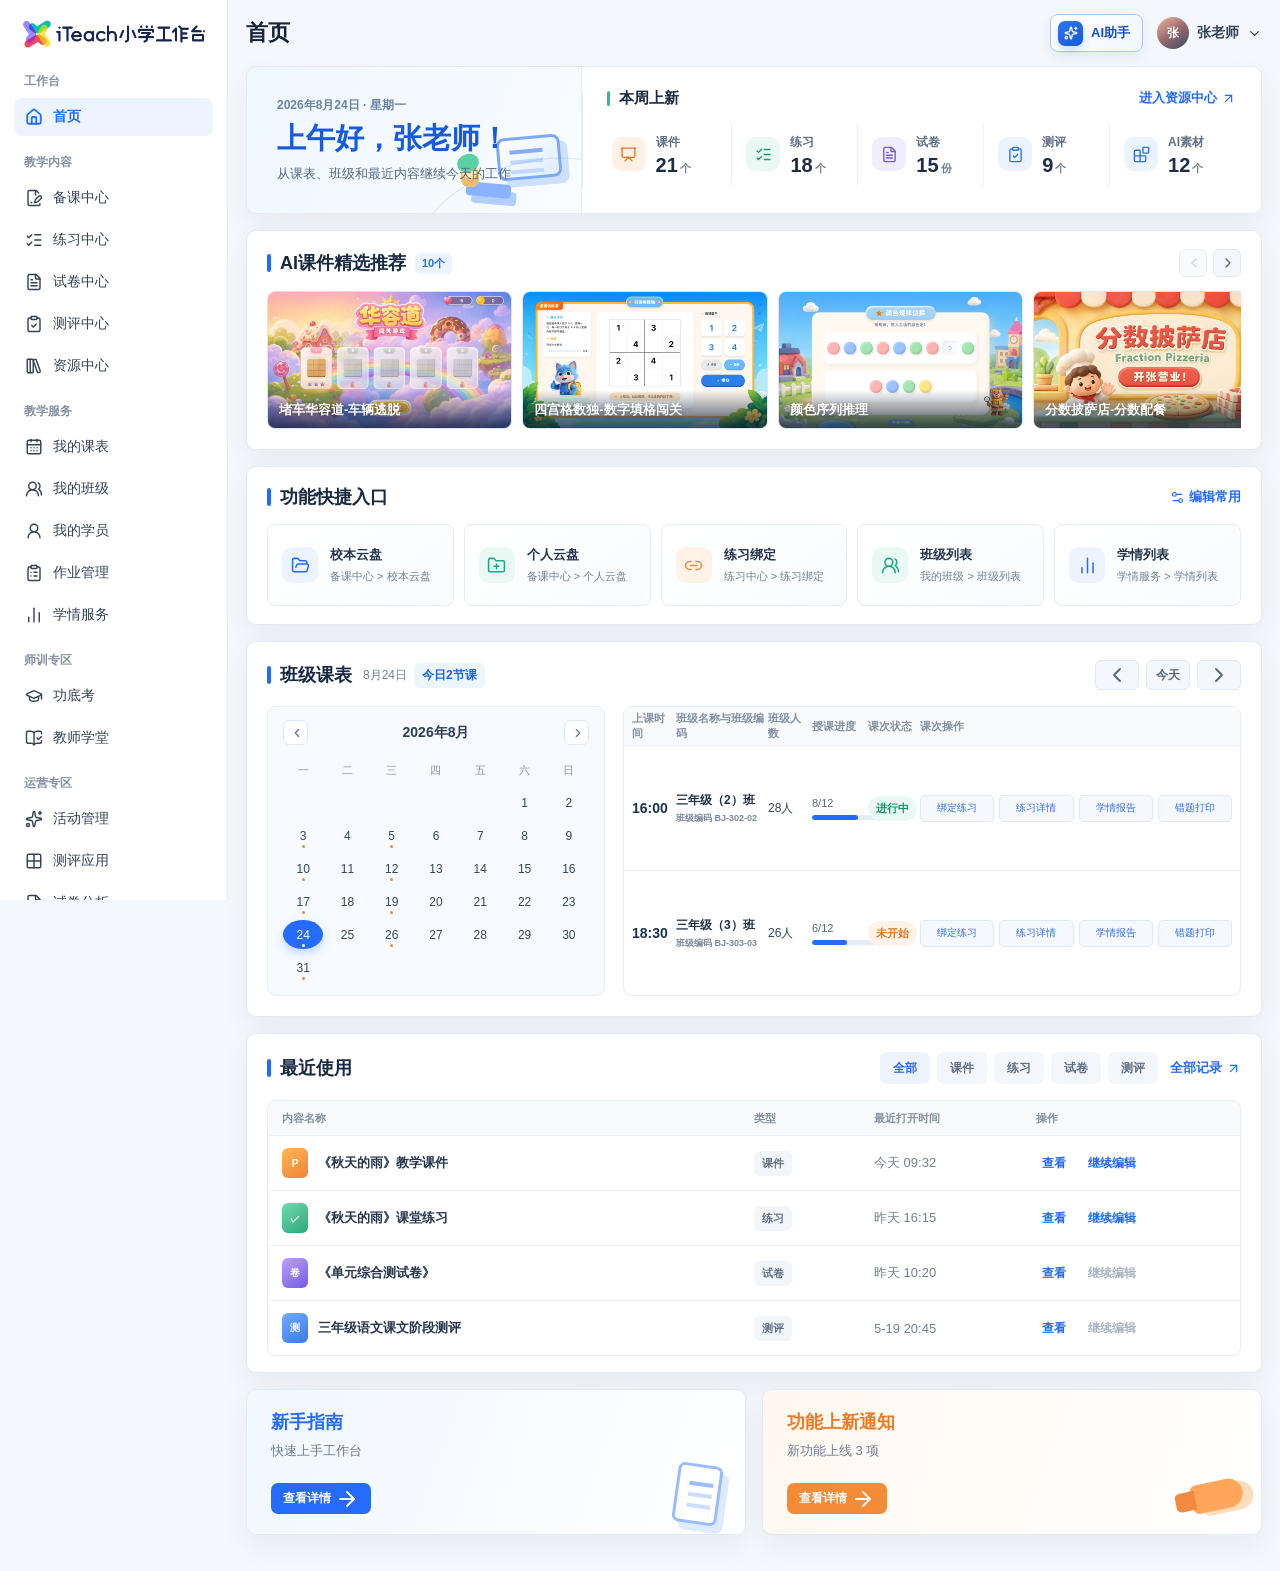
==== index.html @ b9052b85 "Fix wide-screen schedule layout" ====
<!doctype html>
<html lang="zh-CN">
<head>
  <meta charset="utf-8" />
  <meta name="viewport" content="width=device-width, initial-scale=1" />
  <title>iTeach 小学工作台 2.0 Demo</title>
  <script src="lucide.min.js"></script>
  <style>
    :root {
      --bg: #f4f7fb;
      --panel: #fff;
      --ink: #15243b;
      --muted: #718097;
      --line: #e3eaf3;
      --line-strong: #d4deeb;
      --blue: #246bfe;
      --blue-2: #0e58e8;
      --blue-soft: #edf4ff;
      --teal: #19a986;
      --teal-soft: #eaf9f4;
      --orange: #f28a39;
      --orange-soft: #fff3e7;
      --purple: #7766e6;
      --purple-soft: #f0eeff;
      --shadow: 0 12px 30px rgba(30, 58, 102, .06);
      --shadow-small: 0 4px 14px rgba(30, 58, 102, .05);
      --radius: 10px;
      font-family: "PingFang SC", "Microsoft YaHei", "Noto Sans CJK SC", sans-serif;
      color: var(--ink);
      background: var(--bg);
    }

    * { box-sizing: border-box; }
    body { margin: 0; min-width: 1180px; background: var(--bg); }
    button, input { font: inherit; }
    button { border: 0; cursor: pointer; }
    [hidden] { display: none !important; }

    .app { min-height: 100vh; display: grid; grid-template-columns: 228px minmax(0, 1fr); }
    .sidebar {
      position: sticky;
      top: 0;
      height: 100vh;
      overflow: auto;
      padding: 19px 14px 16px;
      background: rgba(255,255,255,.92);
      border-right: 1px solid var(--line);
    }
    .brand { display: flex; align-items: center; padding: 0 8px 24px; }
    .brand-logo { display: block; width: 194px; height: auto; max-width: 100%; }
    .nav { display: grid; gap: 18px; }
    .nav-group { display: grid; gap: 4px; }
    .nav-label { padding: 0 10px 4px; color: #8491a6; font-size: 12px; font-weight: 700; }
    .nav-item {
      min-height: 38px;
      display: flex;
      align-items: center;
      gap: 10px;
      padding: 0 11px;
      color: #344156;
      background: transparent;
      border-radius: 8px;
      text-align: left;
      font-size: 14px;
      transition: .18s ease;
    }
    .nav-item:hover { color: var(--blue); background: #f3f7fd; }
    .nav-item.active { color: var(--blue); background: var(--blue-soft); font-weight: 800; }
    .nav-item svg { width: 18px; height: 18px; flex: 0 0 auto; stroke-width: 1.9; }
    .nav-item.active svg { stroke-width: 2.4; }

    .main { min-width: 0; padding: 14px 24px 36px; }
    .main.resource-page { position: relative; padding-top: 12px; }
    .main.resource-page .topbar { position: absolute; top: 12px; right: 24px; z-index: 4; height: 38px; margin: 0; }
    .main.resource-page .resource-title-row { padding-top: 12px; }
    .topbar { display: flex; align-items: center; justify-content: space-between; gap: 18px; height: 38px; margin-bottom: 14px; }
    .page-heading { display: flex; align-items: center; gap: 12px; }
    .page-heading h1 { margin: 0; font-size: 22px; letter-spacing: 0; }
    .top-actions { display: flex; align-items: center; gap: 12px; margin-left: auto; }
    .preview-switcher { display: flex; align-items: center; gap: 5px; padding: 4px; background: #edf2f8; border: 1px solid var(--line); border-radius: 8px; user-select: none; }
    .preview-switcher.is-hidden { opacity: 0; pointer-events: auto; }
    .preview-switcher span { padding: 0 7px; color: #8996a8; font-size: 11px; font-weight: 700; }
    .preview-switcher button { height: 27px; padding: 0 9px; border-radius: 6px; color: #68758a; background: transparent; font-size: 12px; }
    .preview-switcher button.active { color: var(--blue); background: #fff; box-shadow: var(--shadow-small); font-weight: 800; }
    .ai-top { position: relative; height: 38px; display: inline-flex; align-items: center; gap: 8px; padding: 0 12px 0 7px; color: #174fbf; background: linear-gradient(135deg, #fff 15%, #f1f7ff); border: 1px solid #a9c8ff; border-radius: 8px; box-shadow: 0 4px 12px rgba(35,94,196,.09), inset 0 1px 0 rgba(255,255,255,.9); font-size: 13px; font-weight: 850; transition: transform .18s ease, border-color .18s ease, box-shadow .18s ease; }
    .ai-top:hover { transform: translateY(-1px); color: #0d4fd3; border-color: #74a4fa; box-shadow: 0 7px 18px rgba(35,94,196,.16), inset 0 1px 0 rgba(255,255,255,.95); }
    .ai-top:active { transform: translateY(0); }
    .ai-top-mark { width: 25px; height: 25px; display: grid; place-items: center; color: #fff; background: linear-gradient(145deg, #2d77f4, #1559d6); border-radius: 7px; box-shadow: 0 3px 8px rgba(24,89,211,.22); }
    .ai-top-mark svg { width: 14px; height: 14px; stroke-width: 2.2; }
    .ai-top-label { white-space: nowrap; }
    .icon-button { width: 38px; height: 38px; display: grid; place-items: center; color: #475770; background: transparent; border-radius: 8px; position: relative; }
    .icon-button:hover { background: #edf3fb; color: var(--blue); }
    .icon-button svg { width: 20px; height: 20px; }
    .badge { position: absolute; top: -1px; right: -1px; min-width: 17px; height: 17px; padding: 0 4px; display: grid; place-items: center; color: white; background: #f35b48; border-radius: 20px; font-size: 10px; font-weight: 800; }
    .user { display: flex; align-items: center; gap: 8px; padding-left: 2px; color: #314159; font-size: 14px; font-weight: 700; }
    .avatar { width: 32px; height: 32px; display: grid; place-items: center; border-radius: 50%; color: #fff; background: linear-gradient(145deg, #f3bb9d, #9d6b71 48%, #394a68); font-size: 12px; }
    .user svg { width: 15px; height: 15px; }

    .view { display: none; }
    .view.active { display: grid; gap: 16px; }
    .panel { background: var(--panel); border: 1px solid var(--line); border-radius: var(--radius); box-shadow: var(--shadow); }
    .panel-head { min-height: 28px; display: flex; align-items: center; justify-content: space-between; gap: 12px; margin-bottom: 16px; }
    .panel-title { margin: 0; display: flex; align-items: center; gap: 9px; color: #182942; font-size: 18px; font-weight: 800; }
    .panel-title::before { content: ""; width: 4px; height: 18px; border-radius: 4px; background: var(--blue); }
    .panel-link { display: inline-flex; align-items: center; gap: 4px; padding: 0; color: var(--blue); background: transparent; font-size: 13px; font-weight: 700; }
    .panel-link svg { width: 15px; height: 15px; }
    .muted { color: var(--muted); }

    .hero { min-height: 148px; display: grid; grid-template-columns: 33% 67%; overflow: hidden; background: linear-gradient(110deg, #eff7ff, #fff 58%); }
    .hero-welcome { position: relative; overflow: hidden; padding: 25px 30px; display: flex; flex-direction: column; justify-content: center; border-right: 1px solid #e1ebfa; }
    .hero-welcome::after { content: ""; position: absolute; width: 210px; height: 110px; right: -48px; bottom: -63px; border: 1px solid rgba(71,142,245,.2); border-radius: 50%; transform: rotate(-18deg); }
    .hero-kicker { color: #6b83a4; font-size: 12px; font-weight: 700; }
    .hero-welcome h2 { position: relative; z-index: 1; margin: 5px 0 6px; color: #155ae3; font-size: 29px; letter-spacing: 0; }
    .hero-welcome p { position: relative; z-index: 1; margin: 0; color: #536984; font-size: 13px; }
    .hero-visual { position: absolute; right: 16px; bottom: 12px; width: 104px; height: 70px; opacity: .88; }
    .hero-visual .screen { position: absolute; right: 4px; top: 5px; width: 64px; height: 43px; border: 3px solid #6b9ff8; border-radius: 8px; transform: rotate(-5deg); background: linear-gradient(140deg, #fff, #dcebff); box-shadow: 7px 7px 0 #c7dcff; }
    .hero-visual .screen::before { content: ""; position: absolute; left: 10px; top: 10px; width: 33px; height: 4px; background: #73a1f4; box-shadow: 0 10px 0 #b9d3fc, 0 20px 0 #b9d3fc; }
    .hero-visual .book { position: absolute; left: 5px; bottom: 4px; width: 45px; height: 14px; border-radius: 4px; background: #7da8ff; transform: rotate(5deg); box-shadow: 6px 7px 0 #a8c8ff; }
    .hero-visual .plant { position: absolute; left: 0; bottom: 14px; width: 18px; height: 23px; border-radius: 5px 5px 8px 8px; background: #ffe0a3; box-shadow: inset 0 -9px 0 #f2b55a; }
    .hero-visual .plant::before { content: ""; position: absolute; left: -4px; top: -10px; width: 22px; height: 18px; border-radius: 50%; background: #46c99a; transform: rotate(-18deg); }
    .resource-summary { position: relative; padding: 19px 25px 17px; background: #fff; }
    .resource-summary::before { content: ""; position: absolute; left: 0; top: 24px; bottom: 24px; width: 1px; background: #e5edf8; }
    .resource-summary .panel-head { min-height: 24px; margin-bottom: 9px; }
    .resource-summary .panel-title { font-size: 15px; }
    .resource-summary .panel-title::before { width: 3px; height: 15px; background: #36b98d; }
    .resource-items { display: grid; grid-template-columns: repeat(5, minmax(0, 1fr)); align-items: center; }
    .resource-item { min-width: 0; min-height: 70px; display: grid; grid-template-columns: 34px minmax(0, 1fr); grid-template-rows: auto auto; column-gap: 10px; align-content: center; padding: 6px 14px; background: transparent; border-right: 1px solid #edf1f6; border-radius: 7px; transition: .18s ease; text-align: left; }
    .resource-item:first-child { padding-left: 5px; }
    .resource-item:last-child { border-right: 0; padding-right: 5px; }
    .resource-item:hover { background: #f8fbff; }
    .resource-top { display: contents; color: #617087; font-size: 12px; font-weight: 700; white-space: nowrap; }
    .resource-top > span:last-child { align-self: end; }
    .resource-icon { grid-row: 1 / 3; width: 34px; height: 34px; display: grid; place-items: center; align-self: center; border-radius: 10px; }
    .resource-icon svg { width: 17px; height: 17px; }
    .resource-icon.orange { color: #e47725; background: #fff1e5; }
    .resource-icon.green { color: #159c72; background: #e9f8f2; }
    .resource-icon.purple { color: #725bd2; background: #f0edff; }
    .resource-icon.blue { color: #2c70dd; background: #ebf3ff; }
    .resource-count { grid-column: 2; display: block; margin-top: 4px; color: #1d2d49; font-size: 20px; font-weight: 850; line-height: 1; }
    .resource-count small { margin-left: 2px; color: #738096; font-size: 11px; font-weight: 700; }

    .shortcuts { min-width: 0; padding: 16px 20px 18px; }
    .ai-courseware-recommendations { min-width: 0; overflow: hidden; padding: 18px 20px 20px; }
    .shortcuts .panel-head { margin-bottom: 13px; }
    .ai-courseware-recommendations .panel-head { margin-bottom: 14px; }
    .shortcut-grid { display: grid; grid-template-columns: repeat(auto-fit, minmax(178px, 1fr)); gap: 10px; }
    .shortcut { min-height: 82px; display: flex; align-items: center; justify-content: flex-start; gap: 12px; min-width: 0; padding: 13px 14px; color: #25334a; background: linear-gradient(145deg, #fff, #f8fbff); border: 1px solid #e7edf5; border-radius: 8px; transition: .18s ease; text-align: left; }
    .shortcut:hover { transform: translateY(-2px); border-color: #b8d2ff; box-shadow: 0 7px 17px rgba(36,107,254,.11); }
    .shortcut-icon { width: 36px; height: 36px; display: grid; place-items: center; flex: 0 0 auto; color: var(--blue); background: var(--blue-soft); border-radius: 10px; }
    .shortcut-icon svg { width: 19px; height: 19px; }
    .shortcut:nth-child(2n) .shortcut-icon { color: var(--teal); background: var(--teal-soft); }
    .shortcut:nth-child(3n) .shortcut-icon { color: var(--orange); background: var(--orange-soft); }
    .shortcut-label { display: -webkit-box; overflow: hidden; color: #24344e; font-size: 13px; font-weight: 800; line-height: 1.3; -webkit-box-orient: vertical; -webkit-line-clamp: 2; }
    .shortcut-meta { overflow: hidden; margin-top: 5px; color: var(--muted); font-size: 11px; line-height: 1.35; text-overflow: ellipsis; white-space: nowrap; }
    .shortcut-copy { display: grid; min-width: 0; gap: 0; }
    .shortcut-empty { grid-column: 1 / -1; min-height: 82px; display: grid; place-items: center; color: var(--muted); background: #fbfcfe; border: 1px dashed var(--line-strong); border-radius: 8px; font-size: 13px; }

    .recommendation-title-wrap { display: flex; align-items: center; gap: 9px; }
    .recommendation-count { padding: 3px 7px; color: #2770e7; background: #edf4ff; border-radius: 5px; font-size: 11px; font-weight: 800; }
    .recommendation-controls { display: flex; align-items: center; gap: 6px; }
    .carousel-control { width: 28px; height: 28px; display: grid; place-items: center; color: #52657d; background: #f4f7fb; border: 1px solid #dfe7f1; border-radius: 6px; }
    .carousel-control:hover:not(:disabled) { color: var(--blue); background: var(--blue-soft); border-color: #c6d9fc; }
    .carousel-control:disabled { color: #b4bfcd; cursor: not-allowed; opacity: .65; }
    .carousel-control svg { width: 16px; height: 16px; }
    .recommendation-track { width: 100%; min-width: 0; display: flex; gap: 10px; overflow-x: auto; overflow-y: hidden; scroll-behavior: smooth; scroll-snap-type: x mandatory; scrollbar-width: none; overscroll-behavior-inline: contain; }
    .recommendation-track::-webkit-scrollbar { display: none; }
    .recommendation-card { position: relative; height: 138px; aspect-ratio: 16 / 9; flex: 0 0 auto; overflow: hidden; background: #edf3fb; border: 1px solid #dce5f0; border-radius: 8px; scroll-snap-align: start; transition: border-color .2s ease, box-shadow .2s ease, transform .2s ease; }
    .recommendation-card:hover, .recommendation-card:focus-within { transform: translateY(-2px); border-color: #9fc1f7; box-shadow: 0 8px 18px rgba(35,91,181,.16); }
    .recommendation-cover { position: absolute; inset: 0; overflow: hidden; background: #edf3fb; }
    .recommendation-cover::before { content: ""; position: absolute; inset: 0; z-index: 1; background: rgba(17,38,70,.34); opacity: 0; transition: opacity .2s ease; }
    .recommendation-cover::after { content: ""; position: absolute; z-index: 1; left: 0; right: 0; bottom: 0; height: 38px; background: linear-gradient(180deg, transparent, rgba(12,31,58,.78)); }
    .recommendation-cover img { width: 100%; height: 100%; display: block; object-fit: cover; }
    .recommendation-card h3 { position: absolute; z-index: 2; left: 11px; right: 11px; bottom: 9px; overflow: hidden; margin: 0; color: #fff; font-size: 13px; font-weight: 800; line-height: 1.3; text-overflow: ellipsis; white-space: nowrap; text-shadow: 0 1px 5px rgba(0,0,0,.32); }
    .recommendation-preview { position: absolute; z-index: 3; left: 50%; top: 46%; height: 32px; display: inline-flex; align-items: center; justify-content: center; gap: 5px; padding: 0 12px; color: #1f63d8; background: rgba(255,255,255,.97); border: 1px solid rgba(255,255,255,.92); border-radius: 6px; box-shadow: 0 7px 18px rgba(8,29,63,.22); font-size: 11px; font-weight: 800; white-space: nowrap; opacity: 0; pointer-events: none; transform: translate(-50%, -42%) scale(.96); transition: opacity .18s ease, transform .18s ease; }
    .recommendation-preview svg { width: 14px; height: 14px; }
    .recommendation-card:hover .recommendation-cover::before, .recommendation-card:focus-within .recommendation-cover::before { opacity: 1; }
    .recommendation-card:hover .recommendation-preview, .recommendation-card:focus-within .recommendation-preview { opacity: 1; pointer-events: auto; transform: translate(-50%, -50%) scale(1); }

    .class-schedule { padding: 18px 20px 20px; }
    .schedule-title-wrap { display: flex; align-items: center; gap: 11px; }
    .schedule-summary { display: inline-flex; align-items: center; gap: 7px; color: #718097; font-size: 12px; }
    .schedule-summary strong { padding: 4px 8px; color: #1766df; background: #edf5ff; border-radius: 5px; font-size: 12px; }
    .schedule-toolbar { display: flex; align-items: center; gap: 7px; }
    .toolbar-button { height: 30px; padding: 0 9px; display: inline-flex; align-items: center; gap: 5px; color: #56667c; background: #f4f7fb; border: 1px solid #e1e8f1; border-radius: 6px; font-size: 12px; font-weight: 700; }
    .toolbar-button.active, .toolbar-button:hover { color: var(--blue); background: var(--blue-soft); border-color: #c9dcff; }
    .schedule-layout { display: grid; grid-template-columns: 338px minmax(0, 1fr); gap: 18px; align-items: stretch; }
    .calendar-box { padding: 13px 15px; background: #f7faff; border: 1px solid #e4edfb; border-radius: 9px; }
    .calendar-head { display: flex; align-items: center; justify-content: space-between; margin-bottom: 12px; }
    .calendar-head strong { color: #2c3e59; font-size: 14px; }
    .calendar-head button { width: 25px; height: 25px; display: grid; place-items: center; color: #617189; background: #fff; border: 1px solid #e0e8f3; border-radius: 6px; }
    .calendar-head svg { width: 14px; height: 14px; }
    .calendar-grid { display: grid; grid-template-columns: repeat(7, 1fr); gap: 4px; text-align: center; }
    .calendar-grid span { height: 27px; display: grid; place-items: center; color: #8795aa; font-size: 11px; }
    .calendar-grid button { height: 29px; display: grid; place-items: center; color: #34455f; background: transparent; border-radius: 50%; font-size: 12px; position: relative; }
    .calendar-grid button.has-course::after { content: ""; position: absolute; bottom: 2px; width: 3px; height: 3px; border-radius: 50%; background: var(--orange); }
    .calendar-grid button.selected { color: #fff; background: var(--blue); box-shadow: 0 4px 10px rgba(36,107,254,.25); }
    .calendar-grid button.selected::after { background: #fff; }
    .lesson-table { min-width: 0; display: grid; grid-template-rows: auto minmax(0, 1fr); border: 1px solid #e7edf5; border-radius: 9px; overflow: hidden; }
    .lesson-head, .lesson-row { display: grid; grid-template-columns: minmax(72px, .6fr) minmax(150px, .9fr) minmax(84px, .55fr) minmax(120px, .75fr) minmax(92px, .65fr) minmax(360px, 2.4fr); gap: 8px; align-items: center; }
    .lesson-head { min-height: 38px; padding: 0 14px; color: #8190a4; background: #f8fafc; font-size: 11px; font-weight: 700; }
    .lesson-row { min-height: 78px; padding: 10px 14px; color: #34445c; border-top: 1px solid #edf1f6; font-size: 12px; }
    #lessonTableBody { min-height: 0; display: grid; grid-auto-rows: minmax(78px, 1fr); }
    .lesson-time { color: #1d3151; font-weight: 800; font-size: 14px; }
    .lesson-main strong { display: block; margin-bottom: 4px; color: #1f304b; font-size: 14px; }
    .lesson-main em { display: block; color: #7b899d; font-size: 10px; font-style: normal; font-weight: 600; line-height: 1.2; white-space: nowrap; }
    .progress-wrap { display: grid; gap: 6px; }
    .progress-text { color: #526984; font-size: 11px; }
    .progress-bar { width: 70px; height: 5px; overflow: hidden; background: #e5ecf5; border-radius: 5px; }
    .progress-bar i { display: block; height: 100%; background: var(--blue); border-radius: 5px; }
    .status { width: max-content; padding: 5px 8px; border-radius: 20px; font-size: 11px; font-weight: 800; }
    .status.in { color: #15966d; background: var(--teal-soft); }
    .status.wait { color: #d57924; background: var(--orange-soft); }
    .action-row { width: 100%; display: grid; grid-template-columns: repeat(4, minmax(0, 1fr)); gap: 5px; }
    .lesson-action { min-width: 0; height: 27px; display: inline-flex; align-items: center; justify-content: center; gap: 4px; padding: 0 6px; color: #2e6de7; background: #f5f8ff; border: 1px solid #dce8ff; border-radius: 5px; font-size: 11px; white-space: nowrap; }
    .lesson-action:hover { color: #fff; background: var(--blue); border-color: var(--blue); }
    .lesson-action svg { width: 13px; height: 13px; }
    .lesson-empty { min-height: 194px; display: grid; place-items: center; padding: 24px; border-top: 1px solid #edf1f6; text-align: center; }
    .lesson-empty-icon { width: 50px; height: 50px; display: grid; place-items: center; margin: 0 auto 10px; color: #78a5ef; background: #edf5ff; border-radius: 50%; }
    .lesson-empty-icon svg { width: 23px; height: 23px; }
    .lesson-empty strong { display: block; margin-bottom: 5px; color: #34455f; font-size: 14px; }
    .lesson-empty span { color: #8795aa; font-size: 12px; }

    .recent { padding: 18px 20px 16px; }
    .resource-tabs { display: flex; gap: 7px; flex-wrap: wrap; }
    .resource-tab { height: 32px; padding: 0 13px; color: #607087; background: #f3f6fa; border-radius: 7px; font-size: 12px; font-weight: 700; }
    .resource-tab.active, .resource-tab:hover { color: var(--blue); background: var(--blue-soft); }
    .recent-table { border: 1px solid #e7edf5; border-radius: 8px; overflow: hidden; }
    .recent-head, .recent-row { display: grid; grid-template-columns: minmax(0, 1fr) 108px 150px 190px; gap: 12px; align-items: center; }
    .recent-head { min-height: 34px; padding: 0 14px; color: #8290a4; background: #f8fafc; font-size: 11px; font-weight: 700; }
    .recent-row { min-height: 55px; padding: 0 14px; border-top: 1px solid #edf1f6; font-size: 13px; }
    .recent-name { display: flex; align-items: center; gap: 10px; min-width: 0; color: #26364e; font-weight: 800; }
    .file-icon { width: 26px; height: 30px; display: grid; place-items: center; flex: 0 0 auto; color: #fff; border-radius: 6px; font-size: 10px; font-weight: 900; }
    .file-icon.course { background: linear-gradient(145deg, #ffb75b, #f38330); }
    .file-icon.practice { background: linear-gradient(145deg, #74d9b0, #29a876); }
    .file-icon.paper { background: linear-gradient(145deg, #bba1ff, #755cdf); }
    .file-icon.test { background: linear-gradient(145deg, #73adff, #3779ea); }
    .ellipsis { overflow: hidden; text-overflow: ellipsis; white-space: nowrap; }
    .type-chip { width: max-content; padding: 5px 8px; color: #617188; background: #f2f5f9; border-radius: 6px; font-size: 11px; font-weight: 700; }
    .recent-actions { display: flex; align-items: center; gap: 10px; }
    .recent-action { color: var(--blue); background: transparent; font-size: 12px; font-weight: 700; text-align: left; }
    .recent-action:hover { text-decoration: underline; }
    .recent-action:disabled { color: #aab5c4; cursor: not-allowed; text-decoration: none; }

    .bottom-grid { display: grid; grid-template-columns: 1fr 1fr; gap: 16px; }
    .info-card { min-height: 146px; height: 146px; display: flex; flex-direction: column; align-items: flex-start; position: relative; overflow: hidden; padding: 20px 24px; }
    .info-card.blue { background: linear-gradient(110deg, #f1f7ff, #fff); }
    .info-card.orange { background: linear-gradient(110deg, #fff8f0, #fff); }
    .info-card h3 { margin: 0 0 8px; font-size: 18px; }
    .info-card.blue h3 { color: var(--blue); }
    .info-card.orange h3 { color: #ec7b23; }
    .info-card p { margin: 0 0 14px; color: #6b7d93; font-size: 13px; }
    .info-card .info-cta { height: 31px; display: inline-flex; align-items: center; gap: 4px; margin-top: auto; padding: 0 12px; color: #fff; border-radius: 7px; font-size: 12px; font-weight: 800; }
    .info-card.blue .info-cta { background: var(--blue); }
    .info-card.orange .info-cta { background: #f48b36; }
    .info-art { position: absolute; right: 28px; bottom: 10px; width: 112px; height: 76px; opacity: .87; }
    .clipboard { position: absolute; right: 25px; bottom: 10px; width: 45px; height: 60px; border: 3px solid #8ab3ff; border-radius: 7px; background: #fff; transform: rotate(8deg); box-shadow: 7px 7px 0 #d9e8ff; }
    .clipboard::before { content: ""; position: absolute; left: 10px; top: 15px; width: 24px; height: 4px; background: #8ab3ff; box-shadow: 0 11px 0 #c5d9ff, 0 22px 0 #c5d9ff; }
    .megaphone { position: absolute; right: 18px; bottom: 24px; width: 52px; height: 29px; border-radius: 8px 18px 18px 8px; background: #ff9a42; transform: rotate(-12deg); box-shadow: 10px 4px 0 #ffd8b0; }
    .megaphone::before { content: ""; position: absolute; left: -16px; top: 5px; width: 20px; height: 19px; border-radius: 5px 0 0 5px; background: #ef7823; }

    .resource-view { gap: 14px; }
    .resource-page-head { padding: 2px 8px 0; background: transparent; }
    .breadcrumb { display: flex; align-items: center; gap: 8px; margin-bottom: 13px; color: #8491a6; font-size: 12px; }
    .resource-title-row { display: flex; align-items: center; gap: 16px; }
    .resource-title-row h2 { margin: 0; color: #172840; font-size: 25px; }
    .resource-create { height: 36px; display: inline-flex; align-items: center; gap: 7px; margin-left: auto; padding: 0 14px; color: #fff; background: var(--blue); border-radius: 7px; font-size: 13px; font-weight: 800; box-shadow: 0 6px 14px rgba(36,107,254,.2); }
    .resource-create svg { width: 16px; height: 16px; }
    .scope-tabs { display: flex; align-items: center; gap: 38px; margin-top: 18px; border-bottom: 1px solid #dfe7f1; }
    .scope-tab { height: 42px; position: relative; padding: 0 8px; color: #3f4f67; background: transparent; font-size: 14px; font-weight: 700; }
    .scope-tab.active { color: var(--blue); }
    .scope-tab.active::after { content: ""; position: absolute; left: 0; right: 0; bottom: -1px; height: 3px; background: var(--blue); border-radius: 3px 3px 0 0; }
    .resource-workspace { padding: 18px 20px 20px; background: #fff; border: 1px solid var(--line); border-radius: 8px; box-shadow: var(--shadow-small); }
    .resource-workspace-head { display: flex; align-items: flex-end; justify-content: space-between; gap: 18px; margin-bottom: 15px; }
    .resource-mode-tabs { display: flex; align-items: center; gap: 28px; }
    .resource-mode-tab { height: 35px; position: relative; color: #2e3c52; background: transparent; font-size: 16px; font-weight: 800; }
    .resource-mode-tab.active { color: var(--blue); }
    .resource-mode-tab.active::after { content: ""; position: absolute; left: 12px; right: 12px; bottom: -1px; height: 3px; background: var(--blue); border-radius: 3px; }
    .resource-search { width: 245px; height: 36px; display: flex; align-items: center; gap: 7px; padding: 0 11px; border: 1px solid var(--line-strong); border-radius: 7px; background: #fff; }
    .resource-search:focus-within { border-color: #8cb5ff; box-shadow: 0 0 0 3px rgba(36,107,254,.08); }
    .resource-search svg { width: 16px; height: 16px; color: #8190a4; }
    .resource-search input { width: 100%; border: 0; outline: 0; color: var(--ink); font-size: 12px; }
    .resource-layout { display: grid; grid-template-columns: 280px minmax(0, 1fr); gap: 16px; min-height: 570px; }
    .knowledge-panel { display: flex; flex-direction: column; padding: 18px; border: 1px solid #e2e8f1; border-radius: 7px; }
    .knowledge-search { width: 100%; height: 36px; display: flex; align-items: center; gap: 7px; padding: 0 10px; border: 1px solid var(--line-strong); border-radius: 6px; }
    .knowledge-search svg { width: 16px; height: 16px; color: #8996a8; }
    .knowledge-search input { width: 100%; min-width: 0; border: 0; outline: 0; font-size: 12px; }
    .knowledge-empty { flex: 1; display: grid; place-items: center; color: #929fb1; text-align: center; }
    .knowledge-empty-icon { width: 60px; height: 60px; display: grid; place-items: center; margin: 0 auto 13px; color: #7da8ee; background: #edf5ff; border-radius: 14px; box-shadow: 10px 9px 0 #dceaff; }
    .knowledge-empty-icon svg { width: 27px; height: 27px; }
    .knowledge-empty span { font-size: 12px; }
    .resource-main { min-width: 0; }
    .filter-panel { padding: 13px 16px; border: 1px solid #e2e8f1; border-radius: 7px; }
    .filter-row { display: grid; grid-template-columns: 76px minmax(0, 1fr); gap: 8px; align-items: start; min-height: 34px; }
    .filter-label { padding-top: 6px; color: #7d8999; font-size: 12px; }
    .filter-options { display: flex; flex-wrap: wrap; gap: 4px 8px; }
    .filter-option { min-height: 28px; padding: 0 9px; color: #2f3c50; background: transparent; border-radius: 5px; font-size: 12px; }
    .filter-option.active, .filter-option:hover { color: var(--blue); background: var(--blue-soft); }
    .resource-sort { display: flex; justify-content: flex-end; margin: 10px 0 12px; }
    .sort-button { height: 32px; display: inline-flex; align-items: center; gap: 6px; padding: 0 11px; color: #35445b; background: #fff; border: 1px solid var(--line-strong); border-radius: 6px; font-size: 12px; font-weight: 700; }
    .sort-button svg { width: 14px; height: 14px; }
    .resource-grid-page { display: grid; grid-template-columns: repeat(3, minmax(0, 1fr)); gap: 22px 18px; }
    .resource-tile { min-width: 0; background: #fff; }
    .resource-cover { width: 100%; aspect-ratio: 16 / 9; overflow: hidden; background: #eef3f8; border-radius: 7px; border: 1px solid #e6ebf2; }
    .resource-cover img { width: 100%; height: 100%; display: block; object-fit: cover; transition: transform .2s ease; }
    .resource-tile:hover .resource-cover img { transform: scale(1.025); }
    .resource-tile-body { padding: 9px 1px 0; }
    .resource-title-line { display: flex; align-items: center; gap: 6px; min-width: 0; margin-bottom: 7px; }
    .resource-id { padding: 2px 4px; flex: 0 0 auto; color: #2670e8; background: #eaf3ff; border-radius: 4px; font-size: 10px; }
    .resource-tile h3 { overflow: hidden; margin: 0; color: #29364a; font-size: 13px; font-weight: 700; text-overflow: ellipsis; white-space: nowrap; }
    .resource-tile-meta { display: flex; align-items: center; justify-content: space-between; gap: 8px; color: #8995a7; font-size: 10px; }
    .resource-stats { display: flex; align-items: center; gap: 10px; }
    .resource-stats span { display: inline-flex; align-items: center; gap: 3px; }
    .resource-stats svg { width: 12px; height: 12px; }
    .scope { color: #3975dd; background: var(--blue-soft); border-radius: 4px; padding: 3px 5px; }
    .resource-tile-actions { display: flex; gap: 10px; margin-top: 7px; opacity: 0; transition: .18s ease; }
    .resource-tile:hover .resource-tile-actions { opacity: 1; }
    .resource-tile-actions button { padding: 0; color: var(--blue); background: transparent; font-size: 11px; font-weight: 700; }
    .resource-pagination { display: flex; align-items: center; justify-content: center; gap: 6px; margin-top: 22px; color: #65748a; font-size: 12px; }
    .page-button { width: 30px; height: 30px; color: #526178; background: #fff; border: 1px solid var(--line); border-radius: 5px; }
    .page-button svg { width: 14px; height: 14px; vertical-align: middle; }
    .page-button.active { color: #fff; background: var(--blue); border-color: var(--blue); }

    .resource-empty { grid-column: 1 / -1; min-height: 260px; display: grid; place-items: center; color: #8795a8; background: #fbfdff; border: 1px dashed #dbe4ef; border-radius: 7px; text-align: center; }
    .resource-empty svg { width: 30px; height: 30px; margin-bottom: 9px; color: #75a4ef; }

    .ai-drawer-backdrop { position: fixed; inset: 0; z-index: 40; display: flex; justify-content: flex-end; background: rgba(20, 37, 62, .28); }
    .ai-drawer { width: min(740px, 92vw); height: 100%; overflow: auto; background: #f4f7fb; box-shadow: -20px 0 60px rgba(25, 47, 82, .2); }
    .ai-drawer-head { position: sticky; top: 0; z-index: 2; display: flex; align-items: center; justify-content: space-between; gap: 18px; padding: 17px 24px; color: #172943; background: rgba(255,255,255,.97); border-top: 3px solid #246bfe; border-bottom: 1px solid #dfe8f4; box-shadow: 0 5px 18px rgba(31,65,113,.06); backdrop-filter: blur(12px); }
    .ai-agent-title { display: flex; align-items: center; gap: 11px; }
    .ai-agent-mark { width: 40px; height: 40px; display: grid; place-items: center; flex: 0 0 auto; color: #fff; background: #246bfe; border-radius: 9px; box-shadow: 0 7px 16px rgba(36,107,254,.2); }
    .ai-agent-mark svg { width: 20px; height: 20px; }
    .ai-drawer-head h2 { margin: 0 0 3px; color: #172943; font-size: 18px; }
    .ai-drawer-head p { margin: 0; color: #718198; font-size: 12px; }
    .ai-close { width: 34px; height: 34px; display: grid; place-items: center; flex: 0 0 auto; color: #64748a; background: #f1f5fa; border-radius: 7px; }
    .ai-close:hover { color: #245fcd; background: #eaf2ff; }
    .ai-close svg { width: 18px; height: 18px; }
    .ai-drawer-body { display: grid; gap: 14px; padding: 18px 24px 28px; }
    .ai-prompt-box { position: relative; overflow: hidden; padding: 18px; background: #fff; border: 1px solid #d8e4f3; border-radius: 8px; box-shadow: 0 7px 20px rgba(36,73,123,.05); }
    .ai-prompt-box::before { content: ""; position: absolute; left: 0; top: 0; bottom: 0; width: 3px; background: #246bfe; }
    .ai-prompt-box label { display: flex; align-items: center; gap: 7px; margin-bottom: 10px; color: #20334e; font-size: 14px; font-weight: 800; }
    .ai-prompt-box label svg { width: 16px; height: 16px; color: #246bfe; }
    .ai-prompt-row { display: grid; gap: 10px; }
    .ai-prompt-row textarea { width: 100%; min-height: 94px; resize: vertical; padding: 12px 13px; color: #26374e; background: #f8fafd; border: 1px solid #dce5f1; border-radius: 7px; outline: 0; font: inherit; font-size: 13px; line-height: 1.6; }
    .ai-prompt-row textarea:focus { border-color: #7ba8f5; box-shadow: 0 0 0 3px rgba(36,107,254,.08); }
    .ai-prompt-footer { display: grid; gap: 10px; }
    .ai-send { height: 38px; min-width: 108px; display: inline-flex; align-items: center; justify-content: center; gap: 6px; justify-self: end; padding: 0 14px; color: #fff; background: var(--blue); border-radius: 7px; font-size: 12px; font-weight: 800; box-shadow: 0 5px 12px rgba(36,107,254,.18); }
    .ai-send:disabled { cursor: wait; opacity: .72; }
    .ai-send svg { width: 15px; height: 15px; }
    .ai-suggestions { display: grid; grid-template-columns: repeat(2, minmax(0, 1fr)); gap: 7px; }
    .ai-suggestion { min-width: 0; min-height: 39px; display: flex; align-items: center; gap: 7px; padding: 8px 10px; overflow: hidden; color: #426184; background: #f6f9fd; border: 1px solid #e0e8f3; border-radius: 6px; font-size: 11px; text-align: left; text-overflow: ellipsis; white-space: nowrap; }
    .ai-suggestion svg { width: 14px; height: 14px; flex: 0 0 auto; color: #5b8de7; }
    .ai-suggestion:hover { color: var(--blue); border-color: #b8d2ff; background: var(--blue-soft); }
    .ai-prompt-box.courseware-mode .ai-suggestions { display: none; }
    .ai-result { padding: 17px; background: #fff; border: 1px solid #dfe8f4; border-radius: 8px; }
    .ai-result-head { display: flex; align-items: flex-start; justify-content: space-between; gap: 12px; margin-bottom: 13px; }
    .ai-result-head h3 { margin: 0 0 5px; color: #20334f; font-size: 15px; }
    .ai-result-head p { margin: 0; color: #74849a; font-size: 11px; line-height: 1.5; }
    .ai-result-status { display: inline-flex; align-items: center; gap: 5px; flex: 0 0 auto; color: #168764; font-size: 11px; font-weight: 800; }
    .ai-result-status svg { width: 14px; height: 14px; }
    .ai-package { display: grid; gap: 8px; }
    .ai-package-item { display: grid; grid-template-columns: 34px minmax(0, 1fr) auto; align-items: center; gap: 10px; padding: 10px; background: #f8fafd; border: 1px solid #edf1f6; border-radius: 7px; }
    .ai-package-icon { width: 34px; height: 34px; display: grid; place-items: center; color: #3472df; background: #eaf2ff; border-radius: 7px; }
    .ai-package-icon svg { width: 17px; height: 17px; }
    .ai-package-copy strong { display: block; margin-bottom: 3px; color: #2a3a51; font-size: 12px; }
    .ai-package-copy span { color: #8390a3; font-size: 10px; }
    .ai-package-action { color: var(--blue); background: transparent; font-size: 11px; font-weight: 800; }
    .ai-result-actions { display: flex; justify-content: flex-end; gap: 8px; margin-top: 14px; }
    .ai-result-actions button { height: 34px; padding: 0 12px; border-radius: 6px; font-size: 12px; font-weight: 800; }
    .ai-secondary { color: #3566b9; background: #edf4ff; }
    .ai-primary { color: #fff; background: var(--blue); }
    .ai-guardrail { display: flex; align-items: flex-start; gap: 8px; color: #728199; font-size: 11px; line-height: 1.55; }
    .ai-guardrail svg { width: 15px; height: 15px; flex: 0 0 auto; margin-top: 1px; color: #4d83df; }

    .modal-backdrop { position: fixed; inset: 0; z-index: 20; display: grid; place-items: center; padding: 20px; background: rgba(25, 43, 70, .34); }
    .modal { width: min(860px, 100%); max-height: 88vh; overflow: auto; padding: 24px; background: #fff; border: 1px solid var(--line); border-radius: 12px; box-shadow: 0 24px 80px rgba(26,47,84,.22); }
    .modal-head { position: sticky; top: -24px; z-index: 2; display: flex; justify-content: space-between; gap: 14px; align-items: flex-start; margin: -24px -24px 20px; padding: 20px 24px 14px; background: rgba(255,255,255,.97); border-bottom: 1px solid #edf1f6; backdrop-filter: blur(10px); }
    .modal-head h2 { margin: 0 0 6px; font-size: 20px; }
    .modal-head p { margin: 0; color: var(--muted); font-size: 13px; }
    .modal-close { width: 32px; height: 32px; display: grid; place-items: center; color: #607087; background: #f3f6fa; border-radius: 7px; }
    .modal-close svg { width: 17px; height: 17px; }
    .role-block { margin-bottom: 18px; }
    .selection-head, .available-head { display: flex; align-items: center; justify-content: space-between; gap: 12px; }
    .selection-head { margin-bottom: 9px; }
    .selection-head h3, .available-head h3 { margin: 0; color: #22344e; font-size: 14px; }
    .selection-head span, .available-head span { color: var(--muted); font-size: 11px; }
    .selected-list { display: grid; gap: 6px; margin-bottom: 18px; padding: 10px; background: #f6f9fd; border: 1px solid #e0e8f2; border-radius: 8px; }
    .selected-row { min-height: 44px; display: grid; grid-template-columns: 24px minmax(0, 1fr) auto; align-items: center; gap: 9px; padding: 5px 7px; background: #fff; border: 1px solid #e4ebf4; border-radius: 6px; }
    .selected-index { color: #246bfe; font-size: 12px; font-weight: 850; text-align: center; }
    .selected-copy { min-width: 0; }
    .selected-copy strong { display: block; margin-bottom: 2px; color: #2b3e58; font-size: 12px; }
    .selected-copy small { display: block; overflow: hidden; color: #8190a4; font-size: 10px; text-overflow: ellipsis; white-space: nowrap; }
    .sort-actions { display: flex; gap: 4px; }
    .sort-button-icon { width: 28px; height: 28px; display: grid; place-items: center; color: #5f7188; background: #f1f5fa; border-radius: 5px; }
    .sort-button-icon:hover:not(:disabled) { color: #246bfe; background: #eaf2ff; }
    .sort-button-icon:disabled { color: #bdc6d2; cursor: not-allowed; }
    .sort-button-icon svg { width: 14px; height: 14px; }
    .selected-empty { padding: 12px; color: #8593a6; text-align: center; font-size: 12px; }
    .available-head { margin-bottom: 9px; }
    .menu-groups { display: grid; gap: 12px; }
    .menu-group { padding: 11px; background: #fbfcfe; border: 1px solid #e5ebf3; border-radius: 8px; }
    .menu-group h4 { margin: 0 0 9px; color: #506077; font-size: 12px; }
    .option-grid { display: grid; grid-template-columns: repeat(3, minmax(0, 1fr)); gap: 8px; }
    .option { min-height: 45px; display: flex; align-items: center; gap: 8px; padding: 5px 9px; color: #46566c; background: #fff; border: 1px solid var(--line); border-radius: 7px; font-size: 12px; }
    .option > span { display: grid; min-width: 0; gap: 3px; }
    .option strong { overflow: hidden; font-size: 12px; line-height: 1.3; }
    .option small { overflow: hidden; color: var(--muted); font-size: 10px; text-overflow: ellipsis; white-space: nowrap; }
    .option input { accent-color: var(--blue); }
    .option:has(input:checked) { color: #1f5fd5; background: var(--blue-soft); border-color: #bcd4ff; }
    .info-card[data-external-url] { cursor: pointer; }
    .courseware-preview-backdrop { position: fixed; inset: 0; z-index: 55; display: grid; place-items: center; padding: 20px; background: rgba(28,44,66,.5); backdrop-filter: blur(7px); }
    .courseware-preview-modal { width: min(1240px, calc(100vw - 40px)); max-height: calc(100vh - 40px); display: grid; grid-template-rows: auto minmax(0, 1fr) auto; overflow: hidden; background: #fff; border: 1px solid #dce5f1; border-radius: 12px; box-shadow: 0 30px 90px rgba(15,33,61,.28); }
    .courseware-preview-head { min-height: 72px; display: flex; align-items: center; justify-content: space-between; gap: 16px; padding: 13px 18px; border-bottom: 1px solid #e7edf4; background: #fff; }
    .courseware-preview-head span { display: block; margin-bottom: 4px; color: #1591bc; font-size: 11px; font-weight: 850; }
    .courseware-preview-head h2 { margin: 0; color: #17253b; font-size: 18px; letter-spacing: 0; }
    .courseware-preview-close { width: 34px; height: 34px; display: grid; place-items: center; flex: 0 0 auto; color: #65758a; background: #fff; border: 1px solid #dbe5ef; border-radius: 7px; transition: .18s ease; }
    .courseware-preview-close:hover { color: #245fc8; background: #f3f7fd; border-color: #bcd1f2; }
    .courseware-preview-close svg { width: 17px; height: 17px; }
    .courseware-preview-body { min-height: 0; display: grid; grid-template-columns: minmax(0, 1fr) 316px; gap: 16px; align-items: start; overflow: auto; padding: 16px; background: #f7f9fc; }
    .courseware-preview-stage { position: relative; min-width: 0; aspect-ratio: 16 / 9; overflow: hidden; background: #fff; border: 1px solid #dfe7f1; border-radius: 8px; box-shadow: 0 9px 24px rgba(31,56,89,.09); }
    .courseware-preview-stage iframe { position: absolute; inset: 0; z-index: 1; width: 100%; height: 100%; display: block; border: 0; background: #fff; }
    .courseware-preview-loading { position: absolute; inset: 0; display: grid; place-items: center; color: #718198; background: #f7faff; font-size: 12px; }
    .courseware-preview-meta { min-height: 100%; display: flex; flex-direction: column; gap: 10px; padding: 12px; background: #fff; border: 1px solid #d9e5ef; border-radius: 8px; }
    .preview-meta-block { padding: 10px; background: #fbfdff; border: 1px solid #e1e9f1; border-radius: 7px; }
    .preview-meta-line { display: flex; align-items: center; gap: 10px; min-width: 0; }
    .preview-meta-label { flex: 0 0 auto; color: #8492a5; font-size: 11px; }
    .preview-meta-value { min-width: 0; color: #28394f; font-size: 11px; font-weight: 800; }
    .preview-material-id { overflow: hidden; flex: 1; font-family: ui-monospace, SFMono-Regular, Menlo, monospace; text-overflow: ellipsis; white-space: nowrap; }
    .preview-copy-id { width: 25px; height: 25px; display: grid; place-items: center; flex: 0 0 auto; color: #68809a; background: #fff; border: 1px solid #dce6ef; border-radius: 6px; }
    .preview-copy-id:hover { color: var(--blue); border-color: #b9d1fb; }
    .preview-copy-id svg { width: 13px; height: 13px; }
    .preview-scope { display: inline-flex; margin-top: 8px; padding: 4px 8px; color: #167ba0; background: #eefaff; border: 1px solid #bce6f3; border-radius: 20px; font-size: 11px; font-weight: 800; }
    .preview-meta-title { display: block; margin-bottom: 8px; color: #8492a5; font-size: 11px; }
    .preview-tags { display: flex; flex-wrap: wrap; gap: 6px; }
    .preview-tag { padding: 4px 7px; color: #177d78; background: #edfbf8; border: 1px solid #c4eee7; border-radius: 5px; font-size: 10px; font-weight: 700; }
    .preview-tag.knowledge { color: #566981; background: #f3f6fa; border-color: #dfe6ee; }
    .preview-meta-facts { display: grid; gap: 7px; margin-top: auto; }
    .preview-fact { display: grid; grid-template-columns: 36px minmax(0, 1fr); gap: 7px; color: #29394f; font-size: 10px; line-height: 1.35; }
    .preview-fact span:first-child { color: #8492a5; }
    .courseware-preview-footer { min-height: 64px; display: flex; align-items: center; justify-content: flex-end; gap: 8px; padding: 11px 18px; border-top: 1px solid #e5ebf3; background: #fff; }
    .courseware-preview-footer button { height: 36px; padding: 0 14px; border-radius: 7px; font-size: 12px; font-weight: 800; }
    .courseware-preview-cancel { color: #586980; background: #fff; border: 1px solid #d7e1ec; }
    .courseware-preview-cancel:hover { background: #f5f8fb; }
    .courseware-preview-same { display: inline-flex; align-items: center; gap: 6px; color: #fff; background: #ff8a1e; box-shadow: 0 5px 13px rgba(244,130,27,.2); }
    .courseware-preview-same:hover { background: #f47c10; }
    .courseware-preview-same svg { width: 14px; height: 14px; }
    .modal-footer { position: sticky; bottom: -24px; z-index: 2; display: flex; align-items: center; justify-content: flex-end; gap: 9px; margin: 18px -24px -24px; padding: 14px 24px; background: rgba(255,255,255,.97); border-top: 1px solid #edf1f6; backdrop-filter: blur(10px); }
    .modal-footer button { height: 36px; padding: 0 15px; border-radius: 7px; font-size: 13px; font-weight: 800; }
    .modal-footer .cancel { color: #5c6b80; background: #f2f5f9; }
    .modal-footer .save { color: #fff; background: var(--blue); }
    .toast { position: fixed; left: 50%; bottom: 24px; z-index: 30; transform: translate(-50%, 20px); padding: 11px 16px; color: #fff; background: #1b2c46; border-radius: 8px; box-shadow: 0 10px 30px rgba(26,43,70,.2); opacity: 0; pointer-events: none; transition: .2s ease; font-size: 13px; }
    .toast.show { opacity: 1; transform: translate(-50%, 0); }

    @media (max-width: 1500px) {
      .main { padding-left: 18px; padding-right: 18px; }
      .lesson-head, .lesson-row { grid-template-columns: 40px 88px 40px 52px 48px minmax(204px, 1fr); gap: 4px; padding-left: 8px; padding-right: 8px; }
      .lesson-head { line-height: 1.35; }
      .lesson-main strong { font-size: 12px; white-space: nowrap; }
      .lesson-main em { font-size: 9px; }
      .lesson-action { padding: 0 4px; font-size: 10px; }
      .lesson-action svg { display: none; }
      .shortcut-grid { grid-template-columns: repeat(auto-fit, minmax(160px, 1fr)); }
    }
    @media (max-width: 1100px) {
      .courseware-preview-backdrop { padding: 14px; }
      .courseware-preview-modal { width: calc(100vw - 28px); max-height: calc(100vh - 28px); }
      .courseware-preview-body { grid-template-columns: minmax(0, 1fr) 270px; gap: 12px; padding: 12px; }
      .courseware-preview-meta { padding: 10px; }
    }
  </style>
</head>
<body>
  <div class="app">
    <aside class="sidebar">
      <div class="brand">
        <img class="brand-logo" src="iteach-logo.png" alt="iTeach小学工作台" />
      </div>
      <nav class="nav" aria-label="主导航">
        <div class="nav-group">
          <div class="nav-label">工作台</div>
          <button class="nav-item active" data-view="home"><i data-lucide="home"></i><span>首页</span></button>
        </div>
        <div class="nav-group">
          <div class="nav-label">教学内容</div>
          <button class="nav-item" data-toast="将进入备课中心"><i data-lucide="file-pen-line"></i><span>备课中心</span></button>
          <button class="nav-item" data-toast="将进入练习中心"><i data-lucide="list-checks"></i><span>练习中心</span></button>
          <button class="nav-item" data-toast="将进入试卷中心"><i data-lucide="file-text"></i><span>试卷中心</span></button>
          <button class="nav-item" data-toast="将进入测评中心"><i data-lucide="clipboard-check"></i><span>测评中心</span></button>
          <button class="nav-item" data-view="resources"><i data-lucide="library-big"></i><span>资源中心</span></button>
        </div>
        <div class="nav-group">
          <div class="nav-label">教学服务</div>
          <button class="nav-item" data-toast="将进入我的课表"><i data-lucide="calendar-days"></i><span>我的课表</span></button>
          <button class="nav-item" data-toast="将进入我的班级"><i data-lucide="users-round"></i><span>我的班级</span></button>
          <button class="nav-item" data-toast="将进入我的学员"><i data-lucide="user-round"></i><span>我的学员</span></button>
          <button class="nav-item" data-toast="将进入作业管理"><i data-lucide="clipboard-list"></i><span>作业管理</span></button>
          <button class="nav-item" data-toast="将进入学情服务"><i data-lucide="chart-no-axes-column"></i><span>学情服务</span></button>
        </div>
        <div class="nav-group">
          <div class="nav-label">师训专区</div>
          <button class="nav-item" data-toast="将进入功底考"><i data-lucide="graduation-cap"></i><span>功底考</span></button>
          <button class="nav-item" data-toast="将进入教师学堂"><i data-lucide="book-open-check"></i><span>教师学堂</span></button>
        </div>
        <div class="nav-group">
          <div class="nav-label">运营专区</div>
          <button class="nav-item" data-toast="将进入活动管理"><i data-lucide="sparkles"></i><span>活动管理</span></button>
          <button class="nav-item" data-toast="将进入测评应用"><i data-lucide="grid-2x2"></i><span>测评应用</span></button>
          <button class="nav-item" data-toast="将进入试卷分析"><i data-lucide="file-chart-column"></i><span>试卷分析</span></button>
          <button class="nav-item" data-toast="将进入考情分析"><i data-lucide="chart-spline"></i><span>考情分析</span></button>
        </div>
        <div class="nav-group">
          <div class="nav-label">应用管理</div>
          <button class="nav-item" data-toast="将进入数据中心"><i data-lucide="database"></i><span>数据中心</span></button>
          <button class="nav-item" data-toast="将进入权限管理"><i data-lucide="user-cog"></i><span>权限管理</span></button>
          <button class="nav-item" data-toast="将进入应用中心"><i data-lucide="blocks"></i><span>应用中心</span></button>
          <button class="nav-item" data-toast="将进入回收站"><i data-lucide="trash-2"></i><span>回收站</span></button>
        </div>
      </nav>
    </aside>

    <main class="main" id="mainContent">
      <header class="topbar">
        <div class="page-heading" id="pageHeading">
          <h1 id="pageTitle">首页</h1>
        </div>
        <div class="top-actions">
          <div class="preview-switcher is-hidden" id="rolePreview" aria-label="原型预览角色，连续点击三次显示">
            <span>原型预览</span>
            <button class="active" data-role="teacher">授课老师</button>
            <button data-role="branch">分校教研</button>
            <button data-role="group">集团教研</button>
            <button data-role="multi">多角色</button>
          </div>
          <button class="ai-top" id="aiAssistant"><span class="ai-top-mark"><i data-lucide="sparkles"></i></span><span class="ai-top-label">AI助手</span></button>
          <div class="user"><span class="avatar">张</span><span>张老师</span><i data-lucide="chevron-down"></i></div>
        </div>
      </header>

      <section class="view active" id="homeView">
        <section class="panel hero">
          <div class="hero-welcome">
            <span class="hero-kicker">2026年8月24日 · 星期一</span>
            <h2>上午好，张老师！</h2>
            <p>从课表、班级和最近内容继续今天的工作</p>
            <div class="hero-visual" aria-hidden="true"><span class="screen"></span><span class="book"></span><span class="plant"></span></div>
          </div>
          <div class="resource-summary">
            <div class="panel-head"><h2 class="panel-title">本周上新</h2><button class="panel-link" data-view="resources">进入资源中心<i data-lucide="arrow-up-right"></i></button></div>
            <div class="resource-items">
              <button class="resource-item" data-toast="将进入课件筛选结果"><span class="resource-top"><span class="resource-icon orange"><i data-lucide="presentation"></i></span><span class="resource-label">课件</span></span><strong class="resource-count">21<small>个</small></strong></button>
              <button class="resource-item" data-toast="将进入练习筛选结果"><span class="resource-top"><span class="resource-icon green"><i data-lucide="list-checks"></i></span><span class="resource-label">练习</span></span><strong class="resource-count">18<small>个</small></strong></button>
              <button class="resource-item" data-toast="将进入试卷筛选结果"><span class="resource-top"><span class="resource-icon purple"><i data-lucide="file-text"></i></span><span class="resource-label">试卷</span></span><strong class="resource-count">15<small>份</small></strong></button>
              <button class="resource-item" data-toast="将进入测评筛选结果"><span class="resource-top"><span class="resource-icon blue"><i data-lucide="clipboard-check"></i></span><span class="resource-label">测评</span></span><strong class="resource-count">9<small>个</small></strong></button>
              <button class="resource-item" data-toast="将进入AI素材筛选结果"><span class="resource-top"><span class="resource-icon blue"><i data-lucide="blocks"></i></span><span class="resource-label">AI素材</span></span><strong class="resource-count">12<small>个</small></strong></button>
            </div>
          </div>
        </section>

        <section class="panel ai-courseware-recommendations" aria-labelledby="recommendationTitle">
          <div class="panel-head">
            <div class="recommendation-title-wrap"><h2 class="panel-title" id="recommendationTitle">AI课件精选推荐</h2><span class="recommendation-count">10个</span></div>
            <div class="recommendation-controls"><button class="carousel-control" id="recommendationPrev" aria-label="查看上一组AI课件"><i data-lucide="chevron-left"></i></button><button class="carousel-control" id="recommendationNext" aria-label="查看下一组AI课件"><i data-lucide="chevron-right"></i></button></div>
          </div>
          <div class="recommendation-track" id="recommendationTrack" aria-label="AI课件推荐列表"></div>
        </section>

        <section class="panel shortcuts">
          <div class="panel-head"><h2 class="panel-title">功能快捷入口</h2><button class="panel-link" id="editShortcuts"><i data-lucide="settings-2"></i>编辑常用</button></div>
          <div class="shortcut-grid" id="shortcutGrid"></div>
        </section>

        <section class="panel class-schedule" id="classSchedule" data-role-dependent="teacher">
          <div class="panel-head">
            <div class="schedule-title-wrap"><h2 class="panel-title">班级课表</h2><span class="schedule-summary" id="scheduleSummary"></span></div>
            <div class="schedule-toolbar"><button class="toolbar-button" data-calendar-shift="-1" aria-label="上一个月"><i data-lucide="chevron-left"></i></button><button class="toolbar-button" id="todayButton">今天</button><button class="toolbar-button" data-calendar-shift="1" aria-label="下一个月"><i data-lucide="chevron-right"></i></button></div>
          </div>
          <div class="schedule-layout">
            <div class="calendar-box">
              <div class="calendar-head"><button data-calendar-shift="-1" aria-label="上一个月"><i data-lucide="chevron-left"></i></button><strong id="calendarTitle">2026年8月</strong><button data-calendar-shift="1" aria-label="下一个月"><i data-lucide="chevron-right"></i></button></div>
              <div class="calendar-grid" id="calendarGrid"></div>
            </div>
            <div class="lesson-table">
              <div class="lesson-head"><span>上课时间</span><span>班级名称与班级编码</span><span>班级人数</span><span>授课进度</span><span>课次状态</span><span>课次操作</span></div>
              <div id="lessonTableBody"></div>
            </div>
          </div>
        </section>

        <section class="panel recent">
          <div class="panel-head"><h2 class="panel-title">最近使用</h2><div style="display:flex;align-items:center;gap:12px"><div class="resource-tabs"><button class="resource-tab active" data-toast="显示全部内容">全部</button><button class="resource-tab" data-toast="筛选课件">课件</button><button class="resource-tab" data-toast="筛选练习">练习</button><button class="resource-tab" data-toast="筛选试卷">试卷</button><button class="resource-tab" data-toast="筛选测评">测评</button></div><button class="panel-link" data-toast="打开全部最近记录">全部记录<i data-lucide="arrow-up-right"></i></button></div></div>
          <div class="recent-table"><div class="recent-head"><span>内容名称</span><span>类型</span><span>最近打开时间</span><span>操作</span></div><div class="recent-row"><div class="recent-name"><span class="file-icon course">P</span><span class="ellipsis">《秋天的雨》教学课件</span></div><span class="type-chip">课件</span><span class="muted">今天 09:32</span><div class="recent-actions"><button class="recent-action" data-toast="查看《秋天的雨》教学课件">查看</button><button class="recent-action" data-toast="继续编辑《秋天的雨》教学课件">继续编辑</button></div></div><div class="recent-row"><div class="recent-name"><span class="file-icon practice">✓</span><span class="ellipsis">《秋天的雨》课堂练习</span></div><span class="type-chip">练习</span><span class="muted">昨天 16:15</span><div class="recent-actions"><button class="recent-action" data-toast="查看《秋天的雨》课堂练习">查看</button><button class="recent-action" data-toast="继续编辑《秋天的雨》课堂练习">继续编辑</button></div></div><div class="recent-row"><div class="recent-name"><span class="file-icon paper">卷</span><span class="ellipsis">《单元综合测试卷》</span></div><span class="type-chip">试卷</span><span class="muted">昨天 10:20</span><div class="recent-actions"><button class="recent-action" data-toast="查看《单元综合测试卷》">查看</button><button class="recent-action" disabled title="暂无编辑权限">继续编辑</button></div></div><div class="recent-row"><div class="recent-name"><span class="file-icon test">测</span><span class="ellipsis">三年级语文课文阶段测评</span></div><span class="type-chip">测评</span><span class="muted">5-19 20:45</span><div class="recent-actions"><button class="recent-action" data-toast="查看三年级语文课文阶段测评">查看</button><button class="recent-action" disabled title="暂无编辑权限">继续编辑</button></div></div></div>
        </section>

        <section class="bottom-grid"><div class="panel info-card blue" role="link" tabindex="0" data-external-url="https://me.xdf.cn/ntp/course/courseIndexAll?category=19f3b5f7f3c86e0aa1554b54372bf261"><h3>新手指南</h3><p>快速上手工作台</p><span class="info-cta">查看详情 <i data-lucide="arrow-right"></i></span><span class="info-art clipboard"></span></div><div class="panel info-card orange" role="link" tabindex="0" data-external-url="https://alidocs.dingtalk.com/i/nodes/MNDoBb60VLrO1jjNTaoXMnyk8lemrZQ3?iframeQuery=utm_source%3Dportal%26utm_medium%3Dportal_main_colum_create"><h3>功能上新通知</h3><p>新功能上线 3 项</p><span class="info-cta">查看详情 <i data-lucide="arrow-right"></i></span><span class="info-art megaphone"></span></div></section>
      </section>

      <section class="view resource-view" id="resourceView">
        <section class="resource-page-head">
          <div class="breadcrumb"><span>教学内容</span><i data-lucide="chevron-right"></i><span>资源中心</span></div>
          <div class="resource-title-row"><h2>资源中心</h2></div>
          <div class="scope-tabs"><button class="scope-tab active" data-resource-scope="group">集团资源</button><button class="scope-tab" data-resource-scope="school">校本资源</button><button class="scope-tab" data-resource-scope="personal">个人资源</button><button class="resource-create" data-toast="打开AI互动课件创建页"><i data-lucide="plus"></i>添加AI互动课件</button></div>
        </section>
        <section class="resource-workspace">
          <div class="resource-workspace-head">
            <div class="resource-mode-tabs"><button class="resource-mode-tab" data-resource-mode="knowledge">知识点资源</button><button class="resource-mode-tab active" data-resource-mode="ai">AI素材工坊</button></div>
            <label class="resource-search"><i data-lucide="search"></i><input id="resourceSearch" placeholder="搜索资源标题、ID" /></label>
          </div>
          <div class="resource-layout">
            <aside class="knowledge-panel">
              <label class="knowledge-search"><i data-lucide="search"></i><input id="knowledgeSearch" placeholder="请输入知识点关键字" /></label>
              <div class="knowledge-empty"><div><span class="knowledge-empty-icon"><i data-lucide="network"></i></span><span>暂无知识点数据</span></div></div>
            </aside>
            <div class="resource-main">
              <div class="filter-panel">
                <div class="filter-row"><span class="filter-label">资源类型</span><div class="filter-options"><button class="filter-option active" data-resource-type="all">全部</button><button class="filter-option" data-resource-type="interactive">互动课件</button><button class="filter-option" data-resource-type="video">视频</button><button class="filter-option" data-resource-type="image">图片</button><button class="filter-option" data-resource-type="audio">音频</button></div></div>
                <div class="filter-row"><span class="filter-label">学科</span><div class="filter-options"><button class="filter-option active" data-resource-subject="all">全部</button><button class="filter-option" data-resource-subject="语文">语文</button><button class="filter-option" data-resource-subject="创客">创客</button><button class="filter-option" data-resource-subject="美术">美术</button><button class="filter-option" data-resource-subject="思辨与口才">思辨与口才</button><button class="filter-option" data-resource-subject="脑力与思维">脑力与思维</button><button class="filter-option" data-resource-subject="双语故事表演">双语故事表演</button><button class="filter-option" data-resource-subject="机器人">机器人</button><button class="filter-option" data-resource-subject="编程">编程</button><button class="filter-option" data-resource-subject="数学">数学</button><button class="filter-option" data-resource-subject="英语">英语</button></div></div>
                <div class="filter-row"><span class="filter-label">资源来源</span><div class="filter-options"><button class="filter-option active" data-resource-origin="all">全部</button><button class="filter-option" data-resource-origin="集团生产">集团生产</button><button class="filter-option" data-resource-origin="集团收录">集团收录</button><button class="filter-option" data-resource-origin="我生产的">我生产的</button></div></div>
              </div>
              <div class="resource-sort"><button class="sort-button" data-toast="已按最新发布时间排序"><i data-lucide="arrow-down-up"></i>最新发布</button></div>
              <section class="resource-grid-page" id="resourceGridPage"></section>
              <div class="resource-pagination"><span id="resourceTotal">共 0 条</span><button class="page-button"><i data-lucide="chevron-left"></i></button><button class="page-button active">1</button><button class="page-button">2</button><button class="page-button">3</button><button class="page-button">4</button><button class="page-button">5</button><span>…</span><button class="page-button">42</button><button class="page-button"><i data-lucide="chevron-right"></i></button></div>
            </div>
          </div>
        </section>
      </section>
    </main>
  </div>

  <div class="modal-backdrop" id="shortcutModal" hidden><div class="modal" role="dialog" aria-modal="true" aria-labelledby="modalTitle"><div class="modal-head"><div><h2 id="modalTitle">编辑常用菜单</h2><p id="modalDesc">选择要显示在首页的二级菜单，并调整展示顺序。</p></div><button class="modal-close" id="closeModal" aria-label="关闭"><i data-lucide="x"></i></button></div><div id="shortcutOptions"></div><div class="modal-footer"><button class="cancel" id="cancelModal">取消</button><button class="save" id="saveModal">保存设置</button></div></div></div>
  <div class="courseware-preview-backdrop" id="coursewarePreview" hidden>
    <section class="courseware-preview-modal" role="dialog" aria-modal="true" aria-labelledby="coursewarePreviewTitle">
      <header class="courseware-preview-head"><div><span>互动课件资源</span><h2 id="coursewarePreviewTitle">课件标题</h2></div><button class="courseware-preview-close" id="closeCoursewarePreview" aria-label="关闭课件试玩"><i data-lucide="x"></i></button></header>
      <div class="courseware-preview-body">
        <div class="courseware-preview-stage"><div class="courseware-preview-loading" id="coursewarePreviewLoading">正在加载互动课件...</div><iframe id="coursewarePreviewFrame" title="AI互动课件试玩" sandbox="allow-scripts allow-same-origin allow-forms allow-pointer-lock" allow="fullscreen" loading="eager"></iframe></div>
        <aside class="courseware-preview-meta" aria-label="课件属性">
          <div class="preview-meta-block"><div class="preview-meta-line"><span class="preview-meta-label">素材ID</span><code class="preview-meta-value preview-material-id" id="coursewareMaterialId">--</code><button class="preview-copy-id" id="copyCoursewareId" aria-label="复制素材ID"><i data-lucide="copy"></i></button></div></div>
          <div class="preview-meta-block"><span class="preview-meta-title">资源归属</span><strong class="preview-scope" id="coursewareScope">--</strong></div>
          <div class="preview-meta-block"><span class="preview-meta-title">内容标签</span><div class="preview-tags" id="coursewareTags"></div></div>
          <div class="preview-meta-block"><span class="preview-meta-title">知识点</span><div class="preview-tags" id="coursewareKnowledge"></div></div>
          <div class="preview-meta-block preview-meta-facts"><div class="preview-fact"><span>上传</span><strong id="coursewareUploader">--</strong></div><div class="preview-fact"><span>修改</span><strong id="coursewareUpdated">--</strong></div><div class="preview-fact"><span>大小</span><strong id="coursewareSize">--</strong></div></div>
        </aside>
      </div>
      <footer class="courseware-preview-footer"><button class="courseware-preview-cancel" id="cancelCoursewarePreview">关闭</button><button class="courseware-preview-same" id="previewSameStyle"><i data-lucide="copy-plus"></i>一键同款</button></footer>
    </section>
  </div>
  <div class="ai-drawer-backdrop" id="aiDrawer" hidden>
    <aside class="ai-drawer" role="dialog" aria-modal="true" aria-labelledby="aiDrawerTitle">
      <div class="ai-drawer-head"><div class="ai-agent-title"><span class="ai-agent-mark"><i data-lucide="sparkles"></i></span><div><h2 id="aiDrawerTitle">iTeach AI教学Agent</h2><p id="aiDrawerSubtitle">理解教学目标，调用你有权限的内容与业务能力</p></div></div><button class="ai-close" id="closeAiDrawer" aria-label="关闭AI助手"><i data-lucide="x"></i></button></div>
      <div class="ai-drawer-body">
        <section class="ai-prompt-box"><label for="aiPrompt"><i data-lucide="message-square-text"></i>告诉AI你要完成什么教学工作</label><div class="ai-prompt-row"><textarea id="aiPrompt">帮我为下一节《秋天的雨》配齐一份可直接上课的课件和10分钟课后练习，优先使用集团优质内容。</textarea><div class="ai-prompt-footer"><div class="ai-suggestions"><button class="ai-suggestion"><i data-lucide="package-check"></i>为下一节课配齐课件和练习</button><button class="ai-suggestion"><i data-lucide="copy-plus"></i>找集团内容并生成校本草稿</button><button class="ai-suggestion"><i data-lucide="scan-search"></i>检查课程产品内容缺口</button><button class="ai-suggestion"><i data-lucide="link-2"></i>推荐练习并准备班级绑定</button></div><button class="ai-send" id="runAiAgent"><i data-lucide="send"></i>开始执行</button></div></div></section>
        <section class="ai-result" id="aiResult" hidden><div class="ai-result-head"><div><h3>已生成教学内容方案</h3><p>检索了权限内36项内容，匹配课程标准、课次目标和班级进度后完成组合</p></div><span class="ai-result-status"><i data-lucide="circle-check"></i>方案已就绪</span></div><div class="ai-package"><div class="ai-package-item"><span class="ai-package-icon"><i data-lucide="presentation"></i></span><div class="ai-package-copy"><strong>《秋天的雨》第2课时互动课件</strong><span>集团资源 · 匹配度96% · 可复制编辑</span></div><button class="ai-package-action" data-toast="预览互动课件">预览</button></div><div class="ai-package-item"><span class="ai-package-icon"><i data-lucide="list-checks"></i></span><div class="ai-package-copy"><strong>课后巩固练习 · 10分钟</strong><span>8道题 · 已按本班授课进度调整难度</span></div><button class="ai-package-action" data-toast="预览课后练习">预览</button></div><div class="ai-package-item"><span class="ai-package-icon"><i data-lucide="image"></i></span><div class="ai-package-copy"><strong>秋景描写互动素材</strong><span>集团收录 · 可插入课件 · 无需单独下载</span></div><button class="ai-package-action" data-toast="预览互动素材">预览</button></div></div><div class="ai-result-actions"><button class="ai-secondary" data-toast="打开完整方案预览">查看完整方案</button><button class="ai-primary" data-toast="已创建个人草稿，绑定前仍需你确认">复制为个人草稿</button></div></section>
        <div class="ai-guardrail"><i data-lucide="shield-check"></i><span>AI只能读取当前账号有权查看的内容。发布、覆盖、批量绑定等操作必须先预览并由你确认；AI不会执行删除或修改权限。</span></div>
      </div>
    </aside>
  </div>
  <div class="toast" id="toast"></div>

  <script>
    const aiCoursewareRecommendations = [
      { title: "堵车华容道-车辆逃脱", image: "assets/ai-courseware-recommendations/recommendation-01.png", preview: "https://aigc-cdn.xdf.cn/material/openapi/xa-ig-kpm/f57d9d4ceeae49c785b2f4ba8797f8ca/index.html", id: "f57d9d4ceeae49c785b2f4ba8797f8ca", scope: "集团资源 / 双语故事表演 / S3", tags: ["华容道", "空间规划", "路径腾挪", "车辆移动", "步数挑战", "关卡闯关", "策略推理"], knowledge: ["华容道", "空间规划", "路径腾挪"], uploader: "陈佳玲 2026-07-30 18:20:09", updated: "陈佳玲 2026-07-30 18:20:09", size: "2.10K" },
      { title: "四宫格数独-数字填格闯关", image: "assets/ai-courseware-recommendations/recommendation-02.png", preview: "https://aigc-cdn.xdf.cn/material/openapi/xa-ig-kpm/72dd870d6072461581081877c26ab014/index.html", id: "72dd870d6072461581081877c26ab014", scope: "集团资源 / 脑力与思维 / S3", tags: ["四宫格数独", "数字填格", "逻辑推理", "闯关练习"], knowledge: ["数独", "行列推理", "数字规律"], uploader: "陈佳玲 2026-07-29 16:12:34", updated: "陈佳玲 2026-07-31 10:08:21", size: "1.86K" },
      { title: "颜色序列推理", image: "assets/ai-courseware-recommendations/recommendation-03.png", preview: "https://aigc-cdn.xdf.cn/material/openapi/xa-ig-kpm/ff2095eb1dc04b7fa71bc624d6bfceef/index.html", id: "ff2095eb1dc04b7fa71bc624d6bfceef", scope: "集团资源 / 脑力与思维 / S2", tags: ["颜色序列", "规律观察", "选择判断"], knowledge: ["序列规律", "颜色分类"], uploader: "陈佳玲 2026-07-28 14:26:10", updated: "陈佳玲 2026-07-30 11:20:45", size: "1.72K" },
      { title: "分数披萨店-分数配餐", image: "assets/ai-courseware-recommendations/recommendation-04.png", preview: "https://coursewareagent.chenjialing.cn/demo-history/fraction-pizza.html", id: "cw-fraction-pizza-202607", scope: "集团资源 / 数学 / S3", tags: ["分数", "披萨配餐", "生活情境", "即时反馈"], knowledge: ["分数认识", "单位1", "分数比较"], uploader: "陈佳玲 2026-07-27 15:18:02", updated: "陈佳玲 2026-07-29 09:42:16", size: "2.34K" },
      { title: "六宫珍珠连线-黑白珍珠回路", image: "assets/ai-courseware-recommendations/recommendation-05.png", preview: "https://aigc-cdn.xdf.cn/material/openapi/xa-ig-kpm/12fa58e91e3b45618e49d0636e04d717/index.html", id: "12fa58e91e3b45618e49d0636e04d717", scope: "集团资源 / 脑力与思维 / S3", tags: ["珍珠连线", "路径规划", "回路推理"], knowledge: ["封闭回路", "空间推理"], uploader: "陈佳玲 2026-07-26 13:06:48", updated: "陈佳玲 2026-07-28 17:14:03", size: "2.06K" },
      { title: "星际解码-数织谜题", image: "assets/ai-courseware-recommendations/recommendation-06.png", preview: "https://aigc-cdn.xdf.cn/material/openapi/xa-ig-kpm/eda9d71fa91b4174b5574e9a2979baa2/index.html", id: "eda9d71fa91b4174b5574e9a2979baa2", scope: "集团资源 / 脑力与思维 / S4", tags: ["数织谜题", "行列解码", "逻辑闯关"], knowledge: ["数织", "行列约束", "逻辑排除"], uploader: "陈佳玲 2026-07-25 11:36:29", updated: "陈佳玲 2026-07-27 18:05:12", size: "2.48K" },
      { title: "战舰逻辑挑战-行列推理", image: "assets/ai-courseware-recommendations/recommendation-07.png", preview: "https://coursewareagent.chenjialing.cn/demo-history/battleship-logic/index.html", id: "cw-battleship-logic-202607", scope: "集团资源 / 脑力与思维 / S4", tags: ["战舰", "行列推理", "位置判断", "策略挑战"], knowledge: ["行列关系", "逻辑排除", "空间定位"], uploader: "陈佳玲 2026-07-24 16:10:33", updated: "陈佳玲 2026-07-27 12:22:51", size: "2.63K" },
      { title: "Make-a-Word果冻拼词-单词拼写", image: "assets/ai-courseware-recommendations/recommendation-08.png", preview: "https://coursewareagent.chenjialing.cn/demo-history/make-a-word-jelly/index.html", id: "cw-make-a-word-jelly-202607", scope: "集团资源 / 英语 / S2", tags: ["单词拼写", "字母组合", "果冻互动"], knowledge: ["自然拼读", "单词构成", "字母顺序"], uploader: "陈佳玲 2026-07-23 12:30:08", updated: "陈佳玲 2026-07-26 15:44:39", size: "2.22K" },
      { title: "磁力片正方体-立体拼搭", image: "assets/ai-courseware-recommendations/recommendation-09.png", preview: "https://aigc-cdn.xdf.cn/material/openapi/xa-ig-kpm/33f1f1f658da4c519a19c4299eb3fade/index.html", id: "33f1f1f658da4c519a19c4299eb3fade", scope: "集团资源 / 数学 / S3", tags: ["磁力片", "正方体", "立体拼搭", "空间想象"], knowledge: ["正方体", "展开图", "立体图形"], uploader: "陈佳玲 2026-07-22 10:25:16", updated: "陈佳玲 2026-07-25 14:03:27", size: "1.98K" },
      { title: "转一转找答案-时钟认读", image: "assets/ai-courseware-recommendations/recommendation-10.png", preview: "https://coursewareagent.chenjialing.cn/demo-history/clock-reading.html", id: "cw-clock-reading-202607", scope: "集团资源 / 数学 / S2", tags: ["时钟认读", "转盘互动", "时间判断"], knowledge: ["整时", "半时", "钟面认读"], uploader: "陈佳玲 2026-07-21 15:30:42", updated: "陈佳玲 2026-07-24 09:18:05", size: "1.67K" }
    ];

    const shortcutCatalog = {
      "集团云盘": { path: "备课中心 > 集团云盘", group: "教学内容", icon: "folder-open" },
      "校本云盘": { path: "备课中心 > 校本云盘", group: "教学内容", icon: "folder-open" },
      "个人云盘": { path: "备课中心 > 个人云盘", group: "教学内容", icon: "folder-plus" },
      "集团练习": { path: "练习中心 > 集团练习", group: "教学内容", icon: "list-checks" },
      "校本练习": { path: "练习中心 > 校本练习", group: "教学内容", icon: "list-checks" },
      "个人练习": { path: "练习中心 > 个人练习", group: "教学内容", icon: "list-plus" },
      "练习绑定": { path: "练习中心 > 练习绑定", group: "教学内容", icon: "link-2" },
      "集团试卷": { path: "试卷中心 > 集团试卷", group: "教学内容", icon: "file-text" },
      "校本试卷": { path: "试卷中心 > 校本试卷", group: "教学内容", icon: "file-text" },
      "个人试卷": { path: "试卷中心 > 个人试卷", group: "教学内容", icon: "file-text" },
      "能力测评": { path: "测评中心 > 能力测评", group: "教学内容", icon: "clipboard-check" },
      "阶段测试": { path: "测评中心 > 阶段测试", group: "教学内容", icon: "timer-reset" },
      "成绩管理": { path: "测评中心 > 成绩管理", group: "教学内容", icon: "chart-column" },
      "集团资源": { path: "资源中心 > 集团资源", group: "教学内容", icon: "library-big" },
      "校本资源": { path: "资源中心 > 校本资源", group: "教学内容", icon: "library-big" },
      "个人资源": { path: "资源中心 > 个人资源", group: "教学内容", icon: "library-big" },
      "课表": { path: "我的课表 > 课表", group: "教学服务", icon: "calendar-days" },
      "班级列表": { path: "我的班级 > 班级列表", group: "教学服务", icon: "users-round" },
      "学员列表": { path: "我的学员 > 学员列表", group: "教学服务", icon: "user-round" },
      "开课中班级": { path: "作业管理 > 开课中班级", group: "教学服务", icon: "clipboard-list" },
      "未开课班级": { path: "作业管理 > 未开课班级", group: "教学服务", icon: "calendar-clock" },
      "已结课班级": { path: "作业管理 > 已结课班级", group: "教学服务", icon: "calendar-check-2" },
      "学情列表": { path: "学情服务 > 学情列表", group: "教学服务", icon: "chart-no-axes-column" },
      "功底考练习": { path: "功底考 > 功底考练习", group: "师训专区", icon: "graduation-cap" },
      "功底考配置": { path: "功底考 > 功底考配置", group: "师训专区", icon: "settings-2" },
      "考试配置": { path: "功底考 > 考试配置", group: "师训专区", icon: "file-cog" },
      "课程学习": { path: "教师学堂 > 课程学习", group: "师训专区", icon: "book-open-check" },
      "活动列表": { path: "活动管理 > 活动列表", group: "运营专区", icon: "sparkles" },
      "授课使用明细": { path: "数据中心 > 授课使用明细", group: "应用管理", icon: "chart-no-axes-combined" },
      "应用入口与授权应用": { path: "应用中心 > 应用入口与授权应用", group: "应用管理", icon: "blocks" },
      "已删除内容管理": { path: "回收站 > 已删除内容管理", group: "应用管理", icon: "archive-restore" }
    };
    const teacherMenus = ["集团云盘", "校本云盘", "个人云盘", "集团练习", "校本练习", "个人练习", "练习绑定", "集团试卷", "校本试卷", "个人试卷", "能力测评", "阶段测试", "成绩管理", "集团资源", "校本资源", "个人资源", "课表", "班级列表", "学员列表", "开课中班级", "未开课班级", "已结课班级", "学情列表", "功底考练习", "课程学习", "活动列表", "应用入口与授权应用", "已删除内容管理"];
    const branchMenus = ["集团云盘", "校本云盘", "个人云盘", "集团练习", "校本练习", "个人练习", "练习绑定", "集团试卷", "校本试卷", "个人试卷", "能力测评", "成绩管理", "集团资源", "校本资源", "个人资源", "功底考练习", "课程学习", "活动列表", "应用入口与授权应用", "已删除内容管理"];
    const groupMenus = ["集团云盘", "校本云盘", "个人云盘", "集团练习", "校本练习", "个人练习", "练习绑定", "集团试卷", "校本试卷", "个人试卷", "能力测评", "成绩管理", "集团资源", "校本资源", "个人资源", "功底考练习", "功底考配置", "考试配置", "课程学习", "活动列表", "授课使用明细", "应用入口与授权应用", "已删除内容管理"];
    const roleData = {
      teacher: { label: "授课老师", showSchedule: true, defaults: ["校本云盘", "个人云盘", "练习绑定", "班级列表", "学情列表"], options: teacherMenus },
      branch: { label: "分校教研", showSchedule: false, defaults: ["集团云盘", "校本云盘", "练习绑定", "校本试卷", "校本资源"], options: branchMenus },
      group: { label: "集团教研", showSchedule: false, defaults: ["集团云盘", "集团练习", "能力测评", "集团试卷", "集团资源"], options: groupMenus },
      multi: { label: "多角色", showSchedule: true, defaults: ["校本云盘", "个人云盘", "练习绑定", "班级列表", "学情列表", "集团云盘", "集团练习", "能力测评"], options: [...new Set([...teacherMenus, ...branchMenus, ...groupMenus])] }
    };
    const roleState = Object.fromEntries(Object.keys(roleData).map(key => [key, [...roleData[key].defaults]]));
    let currentRole = "teacher";

    const resourceData = [
      { title: "Let's learn 句型学习互动课件", id: "AI-10281", type: "interactive", subject: "英语", scope: "group", origin: "集团生产", image: "assets/resource-thumbnails/resource-1.png", views: 286, uses: 48 },
      { title: "转盘读单词", id: "AI-10276", type: "interactive", subject: "英语", scope: "group", origin: "集团生产", image: "assets/resource-thumbnails/resource-2.png", views: 194, uses: 36 },
      { title: "选词填空游戏", id: "AI-10263", type: "interactive", subject: "英语", scope: "group", origin: "集团收录", image: "assets/resource-thumbnails/resource-3.png", views: 168, uses: 29 },
      { title: "太空创想课堂导入", id: "AI-10255", type: "image", subject: "美术", scope: "group", origin: "集团收录", image: "assets/resource-thumbnails/resource-4.png", views: 152, uses: 31 },
      { title: "Looking for Taco 双语故事", id: "AI-10242", type: "interactive", subject: "双语故事表演", scope: "group", origin: "集团生产", image: "assets/resource-thumbnails/resource-5.png", views: 143, uses: 25 },
      { title: "自然景物分类配对", id: "AI-10231", type: "interactive", subject: "语文", scope: "group", origin: "集团生产", image: "assets/resource-thumbnails/resource-6.png", views: 121, uses: 19 },
      { title: "秋天的雨互动导入", id: "XB-2088", type: "interactive", subject: "语文", scope: "school", origin: "我生产的", image: "assets/resource-thumbnails/resource-1.png", views: 86, uses: 17 },
      { title: "乘法口诀闯关", id: "XB-2076", type: "interactive", subject: "数学", scope: "school", origin: "我生产的", image: "assets/resource-thumbnails/resource-2.png", views: 72, uses: 13 },
      { title: "校园英语情景对话", id: "XB-2054", type: "video", subject: "英语", scope: "school", origin: "集团收录", image: "assets/resource-thumbnails/resource-3.png", views: 65, uses: 9 },
      { title: "我的课堂词语配对", id: "GR-036", type: "interactive", subject: "语文", scope: "personal", origin: "我生产的", image: "assets/resource-thumbnails/resource-5.png", views: 18, uses: 4 },
      { title: "分数初步认识素材", id: "GR-029", type: "image", subject: "数学", scope: "personal", origin: "我生产的", image: "assets/resource-thumbnails/resource-6.png", views: 12, uses: 2 }
    ];
    let resourceScope = "group";
    let resourceType = "all";
    let resourceSubject = "all";
    let resourceOrigin = "all";

    const lessonData = {
      "2026-08-03": [{ time: "16:00", className: "三年级（2）班", code: "BJ-302-02", students: 28, progress: "5/12", percent: 42, status: "未开始", statusClass: "wait" }],
      "2026-08-05": [{ time: "18:30", className: "三年级（3）班", code: "BJ-303-03", students: 26, progress: "4/12", percent: 33, status: "未开始", statusClass: "wait" }],
      "2026-08-10": [{ time: "16:00", className: "三年级（2）班", code: "BJ-302-02", students: 28, progress: "6/12", percent: 50, status: "已结束", statusClass: "in" }],
      "2026-08-12": [{ time: "18:30", className: "三年级（3）班", code: "BJ-303-03", students: 26, progress: "5/12", percent: 42, status: "已结束", statusClass: "in" }],
      "2026-08-17": [{ time: "16:00", className: "三年级（2）班", code: "BJ-302-02", students: 28, progress: "7/12", percent: 58, status: "已结束", statusClass: "in" }],
      "2026-08-19": [{ time: "18:30", className: "三年级（3）班", code: "BJ-303-03", students: 26, progress: "5/12", percent: 42, status: "已结束", statusClass: "in" }],
      "2026-08-24": [
        { time: "16:00", className: "三年级（2）班", code: "BJ-302-02", students: 28, progress: "8/12", percent: 66, status: "进行中", statusClass: "in" },
        { time: "18:30", className: "三年级（3）班", code: "BJ-303-03", students: 26, progress: "6/12", percent: 50, status: "未开始", statusClass: "wait" }
      ],
      "2026-08-26": [{ time: "18:30", className: "三年级（3）班", code: "BJ-303-03", students: 26, progress: "6/12", percent: 50, status: "未开始", statusClass: "wait" }],
      "2026-08-31": [{ time: "16:00", className: "三年级（2）班", code: "BJ-302-02", students: 28, progress: "9/12", percent: 75, status: "未开始", statusClass: "wait" }]
    };
    const todayKey = "2026-08-24";
    let selectedDateKey = todayKey;
    let calendarYear = 2026;
    let calendarMonth = 8;
    let currentRecommendationIndex = 0;
    let aiAgentMode = "default";
    let selectedRecommendation = null;
    const defaultAiPrompt = document.getElementById("aiPrompt").value;
    const defaultAiResultHtml = document.getElementById("aiResult").innerHTML;

    function toast(message) {
      const el = document.getElementById("toast");
      el.textContent = message;
      el.classList.add("show");
      window.clearTimeout(window.__toastTimer);
      window.__toastTimer = window.setTimeout(() => el.classList.remove("show"), 2200);
    }

    function setView(view) {
      const viewId = view === "resources" ? "resourceView" : view + "View";
      document.querySelectorAll(".view").forEach(el => el.classList.toggle("active", el.id === viewId));
      document.querySelectorAll(".nav-item").forEach(el => el.classList.toggle("active", el.dataset.view === view));
      document.getElementById("mainContent").classList.toggle("resource-page", view === "resources");
      if (view === "home") {
        document.getElementById("pageHeading").hidden = false;
        document.getElementById("pageTitle").textContent = "首页";
      } else {
        document.getElementById("pageHeading").hidden = true;
        renderResources();
      }
      window.scrollTo({ top: 0, behavior: "smooth" });
    }

    function updateRecommendationControls() {
      const track = document.getElementById("recommendationTrack");
      document.getElementById("recommendationPrev").disabled = track.scrollLeft <= 2;
      document.getElementById("recommendationNext").disabled = track.scrollLeft + track.clientWidth >= track.scrollWidth - 2;
    }

    function renderRecommendations() {
      const track = document.getElementById("recommendationTrack");
      track.innerHTML = aiCoursewareRecommendations.map((item, index) => `<article class="recommendation-card"><div class="recommendation-cover"><img src="${item.image}" alt="${item.title}封面" /><h3 title="${item.title}">${item.title}</h3><button class="recommendation-preview" data-recommendation-preview="${index}" aria-label="试玩${item.title}"><i data-lucide="circle-play"></i>试玩一下</button></div></article>`).join("");
      lucide.createIcons({ attrs: { "stroke-width": 1.9 } });
      window.requestAnimationFrame(updateRecommendationControls);
    }

    function scrollRecommendations(direction) {
      const track = document.getElementById("recommendationTrack");
      const card = track.querySelector(".recommendation-card");
      const distance = card ? (card.getBoundingClientRect().width + 10) * 3 : track.clientWidth * .85;
      track.scrollBy({ left: direction * distance, behavior: "smooth" });
    }

    function openCoursewarePreview(index) {
      const item = aiCoursewareRecommendations[index];
      if (!item) return;
      currentRecommendationIndex = index;
      document.getElementById("coursewarePreviewTitle").textContent = item.title;
      document.getElementById("coursewareMaterialId").textContent = item.id;
      document.getElementById("coursewareScope").textContent = item.scope;
      document.getElementById("coursewareTags").innerHTML = item.tags.map(tag => `<span class="preview-tag">${tag}</span>`).join("");
      document.getElementById("coursewareKnowledge").innerHTML = item.knowledge.map(tag => `<span class="preview-tag knowledge">${tag}</span>`).join("");
      document.getElementById("coursewareUploader").textContent = item.uploader;
      document.getElementById("coursewareUpdated").textContent = item.updated;
      document.getElementById("coursewareSize").textContent = item.size;
      document.getElementById("coursewarePreviewLoading").hidden = false;
      const frame = document.getElementById("coursewarePreviewFrame");
      frame.title = `${item.title}试玩`;
      frame.src = item.preview;
      document.getElementById("coursewarePreview").hidden = false;
    }

    function closeCoursewarePreview() {
      document.getElementById("coursewarePreview").hidden = true;
      document.getElementById("coursewarePreviewFrame").src = "about:blank";
    }

    function useRecommendationStyle(index) {
      const item = aiCoursewareRecommendations[index];
      if (!item) return;
      closeCoursewarePreview();
      openAiDrawer("courseware", item);
      toast(`正在生成「${item.title}」同款课件草稿`);
      window.setTimeout(runAiAgent, 120);
    }

    function formatDateKey(year, month, day) {
      return `${year}-${String(month).padStart(2, "0")}-${String(day).padStart(2, "0")}`;
    }

    function lessonActions() {
      return `<div class="action-row"><button class="lesson-action" data-toast="打开绑定练习"><i data-lucide="link-2"></i>绑定练习</button><button class="lesson-action" data-toast="打开练习详情"><i data-lucide="list-checks"></i>练习详情</button><button class="lesson-action" data-toast="打开学情报告"><i data-lucide="file-chart-column"></i>学情报告</button><button class="lesson-action" data-toast="打开错题打印"><i data-lucide="printer"></i>错题打印</button></div>`;
    }

    function renderLessons() {
      const lessons = lessonData[selectedDateKey] || [];
      const [, month, day] = selectedDateKey.split("-").map(Number);
      const isToday = selectedDateKey === todayKey;
      document.getElementById("scheduleSummary").innerHTML = `<span>${month}月${day}日</span><strong>${lessons.length ? `${isToday ? "今日" : "当日"}${lessons.length}节课` : "当日无课"}</strong>`;
      document.getElementById("lessonTableBody").innerHTML = lessons.length ? lessons.map(lesson => `<div class="lesson-row"><span class="lesson-time">${lesson.time}</span><div class="lesson-main"><strong>${lesson.className}</strong><em>班级编码 ${lesson.code}</em></div><span>${lesson.students}人</span><div class="progress-wrap"><span class="progress-text">${lesson.progress}</span><div class="progress-bar"><i style="width:${lesson.percent}%"></i></div></div><span class="status ${lesson.statusClass}">${lesson.status}</span>${lessonActions()}</div>`).join("") : `<div class="lesson-empty"><div><span class="lesson-empty-icon"><i data-lucide="calendar-x-2"></i></span><strong>${month}月${day}日暂无课程</strong><span>可选择带红点的日期查看班级课次</span></div></div>`;
      lucide.createIcons({ attrs: { "stroke-width": 1.9 } });
      bindToastHandlers();
    }

    function renderCalendar() {
      const grid = document.getElementById("calendarGrid");
      const headers = ["一", "二", "三", "四", "五", "六", "日"];
      const firstDay = new Date(calendarYear, calendarMonth - 1, 1).getDay();
      const leading = (firstDay + 6) % 7;
      const dayCount = new Date(calendarYear, calendarMonth, 0).getDate();
      const cells = [...Array(leading).fill(null), ...Array.from({ length: dayCount }, (_, index) => index + 1)];
      while (cells.length % 7) cells.push(null);
      document.getElementById("calendarTitle").textContent = `${calendarYear}年${calendarMonth}月`;
      grid.innerHTML = headers.map(day => `<span>${day}</span>`).join("") + cells.map(day => {
        if (!day) return `<button aria-hidden="true" disabled></button>`;
        const key = formatDateKey(calendarYear, calendarMonth, day);
        return `<button class="${lessonData[key]?.length ? "has-course" : ""} ${selectedDateKey === key ? "selected" : ""}" data-date="${key}">${day}</button>`;
      }).join("");
      grid.querySelectorAll("[data-date]").forEach(button => button.addEventListener("click", () => {
        selectedDateKey = button.dataset.date;
        renderCalendar();
        renderLessons();
      }));
    }

    function shortcutMeta(label) {
      return shortcutCatalog[label]?.path || "";
    }

    function renderShortcuts() {
      const grid = document.getElementById("shortcutGrid");
      const items = roleState[currentRole];
      grid.innerHTML = items.length ? items.map(label => `<button class="shortcut" data-toast="将进入：${shortcutMeta(label)}"><span class="shortcut-icon"><i data-lucide="${shortcutCatalog[label]?.icon || "square-arrow-out-up-right"}"></i></span><span class="shortcut-copy"><span class="shortcut-label">${label}</span><span class="shortcut-meta">${shortcutMeta(label)}</span></span></button>`).join("") : `<div class="shortcut-empty">暂未设置常用菜单，请点击右上角编辑常用</div>`;
      lucide.createIcons({ attrs: { "stroke-width": 1.9 } });
      bindToastHandlers();
    }

    let shortcutDraftOrder = [];

    function groupedShortcutOptions(options) {
      return options.reduce((groups, label) => {
        const group = shortcutCatalog[label].group;
        if (!groups[group]) groups[group] = [];
        groups[group].push(label);
        return groups;
      }, {});
    }

    function renderShortcutEditor() {
      const config = roleData[currentRole];
      const groups = groupedShortcutOptions(config.options);
      const selectedHtml = shortcutDraftOrder.length ? shortcutDraftOrder.map((label, index) => `<div class="selected-row"><span class="selected-index">${index + 1}</span><span class="selected-copy"><strong>${label}</strong><small>${shortcutMeta(label)}</small></span><span class="sort-actions"><button class="sort-button-icon" data-sort-index="${index}" data-sort-direction="-1" ${index === 0 ? "disabled" : ""} title="上移" aria-label="上移${label}"><i data-lucide="arrow-up"></i></button><button class="sort-button-icon" data-sort-index="${index}" data-sort-direction="1" ${index === shortcutDraftOrder.length - 1 ? "disabled" : ""} title="下移" aria-label="下移${label}"><i data-lucide="arrow-down"></i></button></span></div>`).join("") : `<div class="selected-empty">尚未选择首页常用菜单</div>`;
      const availableHtml = Object.entries(groups).map(([group, labels]) => `<section class="menu-group"><h4>${group}</h4><div class="option-grid">${labels.map(label => `<label class="option"><input type="checkbox" value="${label}" ${shortcutDraftOrder.includes(label) ? "checked" : ""} /><span><strong>${label}</strong><small>${shortcutMeta(label)}</small></span></label>`).join("")}</div></section>`).join("");
      document.getElementById("shortcutOptions").innerHTML = `<div class="role-block"><div class="selection-head"><h3>已选常用菜单（${shortcutDraftOrder.length}/8）</h3><span>使用上下箭头调整首页展示顺序</span></div><div class="selected-list">${selectedHtml}</div><div class="available-head"><h3>${config.label}可操作的二级菜单全集</h3><span>按角色权限映射，勾选不会影响左侧菜单</span></div><div class="menu-groups">${availableHtml}</div></div>`;
      document.querySelectorAll("#shortcutOptions input[type='checkbox']").forEach(input => input.addEventListener("change", () => {
        if (input.checked) {
          if (shortcutDraftOrder.length >= 8) { input.checked = false; toast("最多选择8个快捷入口"); return; }
          shortcutDraftOrder.push(input.value);
        } else {
          shortcutDraftOrder = shortcutDraftOrder.filter(label => label !== input.value);
        }
        renderShortcutEditor();
      }));
      document.querySelectorAll("[data-sort-index]").forEach(button => button.addEventListener("click", () => {
        const from = Number(button.dataset.sortIndex);
        const to = from + Number(button.dataset.sortDirection);
        [shortcutDraftOrder[from], shortcutDraftOrder[to]] = [shortcutDraftOrder[to], shortcutDraftOrder[from]];
        renderShortcutEditor();
      }));
      lucide.createIcons({ attrs: { "stroke-width": 1.9 } });
    }

    function openShortcutModal() {
      const config = roleData[currentRole];
      shortcutDraftOrder = [...roleState[currentRole]];
      document.getElementById("modalDesc").textContent = `当前为${config.label}视图。仅展示可独立打开的二级菜单，不包含必须先选择班级或课次的操作按钮。`;
      renderShortcutEditor();
      document.getElementById("shortcutModal").hidden = false;
    }

    function closeShortcutModal() { document.getElementById("shortcutModal").hidden = true; }
    function saveShortcuts() {
      roleState[currentRole] = [...shortcutDraftOrder];
      renderShortcuts();
      closeShortcutModal();
      toast("常用菜单及顺序已更新");
    }

    function renderResources() {
      const search = document.getElementById("resourceSearch").value.trim().toLowerCase();
      const filtered = resourceData.filter(item => item.scope === resourceScope && (resourceType === "all" || item.type === resourceType) && (resourceSubject === "all" || item.subject === resourceSubject) && (resourceOrigin === "all" || item.origin === resourceOrigin) && (!search || item.title.toLowerCase().includes(search) || item.id.toLowerCase().includes(search) || item.subject.toLowerCase().includes(search)));
      document.getElementById("resourceGridPage").innerHTML = filtered.length ? filtered.map(item => `<article class="resource-tile"><div class="resource-cover"><img src="${item.image}" alt="${item.title}" /></div><div class="resource-tile-body"><div class="resource-title-line"><span class="resource-id">ID</span><h3>${item.title}</h3></div><div class="resource-tile-meta"><span>${item.subject} · ${item.origin}</span><span class="resource-stats"><span><i data-lucide="eye"></i>${item.views}</span><span><i data-lucide="bookmark"></i>${item.uses}</span></span></div><div class="resource-tile-actions"><button data-toast="查看${item.title}">查看资源</button><button data-toast="复制${item.title}到个人资源">复制到个人</button></div></div></article>`).join("") : `<div class="resource-empty"><div><i data-lucide="search-x"></i><div>没有找到匹配的资源</div></div></div>`;
      const untouched = !search && resourceType === "all" && resourceSubject === "all" && resourceOrigin === "all";
      const scopeTotals = { group: 1242, school: 368, personal: 42 };
      document.getElementById("resourceTotal").textContent = `共 ${untouched ? scopeTotals[resourceScope] : filtered.length} 条`;
      lucide.createIcons({ attrs: { "stroke-width": 1.9 } });
      bindToastHandlers();
    }

    function openAiDrawer(mode = "default", recommendation = null) {
      const previousMode = aiAgentMode;
      aiAgentMode = mode;
      selectedRecommendation = recommendation;
      const title = document.getElementById("aiDrawerTitle");
      const subtitle = document.getElementById("aiDrawerSubtitle");
      const promptBox = document.querySelector(".ai-prompt-box");
      const prompt = document.getElementById("aiPrompt");
      const result = document.getElementById("aiResult");
      if (mode === "courseware" && recommendation) {
        title.textContent = "AI互动课件同款生成";
        subtitle.textContent = "参考现有玩法，生成可继续编辑的个人课件草稿";
        prompt.value = `参考《${recommendation.title}》的互动玩法与视觉结构，生成一份同款AI互动课件。保留核心互动机制，教学内容替换为我接下来提供的课程内容。`;
        result.hidden = true;
        result.innerHTML = "";
        promptBox.classList.add("courseware-mode");
      } else {
        title.textContent = "iTeach AI教学Agent";
        subtitle.textContent = "理解教学目标，调用你有权限的内容与业务能力";
        promptBox.classList.remove("courseware-mode");
        if (previousMode !== "default") {
          prompt.value = defaultAiPrompt;
          result.innerHTML = defaultAiResultHtml;
          result.hidden = true;
        }
      }
      document.getElementById("aiDrawer").hidden = false;
      prompt.focus();
    }

    function closeAiDrawer() {
      document.getElementById("aiDrawer").hidden = true;
    }

    function runAiAgent() {
      const prompt = document.getElementById("aiPrompt").value.trim();
      if (!prompt) { toast("请先描述要完成的教学工作"); return; }
      const button = document.getElementById("runAiAgent");
      button.disabled = true;
      button.textContent = "正在分析...";
      window.setTimeout(() => {
        const result = document.getElementById("aiResult");
        if (aiAgentMode === "courseware" && selectedRecommendation) {
          const index = aiCoursewareRecommendations.indexOf(selectedRecommendation);
          result.innerHTML = `<div class="ai-result-head"><div><h3>同款课件草稿已生成</h3><p>已继承《${selectedRecommendation.title}》的核心玩法和互动结构，内容仍可继续调整。</p></div><span class="ai-result-status"><i data-lucide="circle-check"></i>草稿已就绪</span></div><div class="ai-package"><div class="ai-package-item"><span class="ai-package-icon"><i data-lucide="gamepad-2"></i></span><div class="ai-package-copy"><strong>${selectedRecommendation.title} · 同款版</strong><span>个人草稿 · 未发布 · 可继续编辑</span></div><button class="ai-package-action" data-courseware-result-preview="${index}">试玩草稿</button></div></div><div class="ai-result-actions"><button class="ai-secondary" data-toast="打开AI互动课件编辑器">继续编辑</button><button class="ai-primary" data-toast="同款草稿已保存到个人云盘">保存到个人云盘</button></div>`;
          result.querySelector("[data-courseware-result-preview]").addEventListener("click", event => {
            closeAiDrawer();
            openCoursewarePreview(Number(event.currentTarget.dataset.coursewareResultPreview));
          });
        } else if (!result.innerHTML.trim()) {
          result.innerHTML = defaultAiResultHtml;
        }
        result.hidden = false;
        button.disabled = false;
        button.innerHTML = `<i data-lucide="send"></i>重新执行`;
        lucide.createIcons({ attrs: { "stroke-width": 1.9 } });
        bindToastHandlers();
        result.scrollIntoView({ behavior: "smooth", block: "nearest" });
      }, 650);
    }

    function bindToastHandlers() {
      document.querySelectorAll("[data-toast]").forEach(el => {
        if (el.dataset.bound) return;
        el.dataset.bound = "true";
        el.addEventListener("click", event => { event.stopPropagation(); toast(el.dataset.toast); });
      });
    }

    document.querySelectorAll("[data-view]").forEach(el => el.addEventListener("click", () => setView(el.dataset.view)));
    document.querySelectorAll("[data-role]").forEach(button => button.addEventListener("click", () => {
      currentRole = button.dataset.role;
      document.querySelectorAll("[data-role]").forEach(item => item.classList.toggle("active", item.dataset.role === currentRole));
      document.getElementById("classSchedule").hidden = !roleData[currentRole].showSchedule;
      renderShortcuts();
      toast(`已切换为${roleData[currentRole].label}原型预览`);
    }));
    let previewClickCount = 0;
    let previewClickTimer;
    document.getElementById("rolePreview").addEventListener("click", event => {
      const preview = event.currentTarget;
      if (!preview.classList.contains("is-hidden")) return;
      event.preventDefault();
      event.stopPropagation();
      previewClickCount += 1;
      window.clearTimeout(previewClickTimer);
      previewClickTimer = window.setTimeout(() => { previewClickCount = 0; }, 900);
      if (previewClickCount === 3) {
        preview.classList.remove("is-hidden");
        previewClickCount = 0;
        toast("已显示角色预览切换");
      }
    }, true);
    document.getElementById("editShortcuts").addEventListener("click", openShortcutModal);
    document.getElementById("closeModal").addEventListener("click", closeShortcutModal);
    document.getElementById("cancelModal").addEventListener("click", closeShortcutModal);
    document.getElementById("saveModal").addEventListener("click", saveShortcuts);
    document.getElementById("shortcutModal").addEventListener("click", event => { if (event.target.id === "shortcutModal") closeShortcutModal(); });
    document.getElementById("recommendationPrev").addEventListener("click", () => scrollRecommendations(-1));
    document.getElementById("recommendationNext").addEventListener("click", () => scrollRecommendations(1));
    document.getElementById("recommendationTrack").addEventListener("scroll", updateRecommendationControls, { passive: true });
    window.addEventListener("resize", updateRecommendationControls);
    document.getElementById("recommendationTrack").addEventListener("click", event => {
      const previewButton = event.target.closest("[data-recommendation-preview]");
      if (previewButton) openCoursewarePreview(Number(previewButton.dataset.recommendationPreview));
    });
    document.getElementById("closeCoursewarePreview").addEventListener("click", closeCoursewarePreview);
    document.getElementById("cancelCoursewarePreview").addEventListener("click", closeCoursewarePreview);
    document.getElementById("coursewarePreview").addEventListener("click", event => { if (event.target.id === "coursewarePreview") closeCoursewarePreview(); });
    document.getElementById("coursewarePreviewFrame").addEventListener("load", () => { document.getElementById("coursewarePreviewLoading").hidden = true; });
    document.getElementById("copyCoursewareId").addEventListener("click", async () => {
      const materialId = document.getElementById("coursewareMaterialId").textContent;
      try { await navigator.clipboard.writeText(materialId); } catch (error) { /* Demo environments may block clipboard access. */ }
      toast("素材ID已复制");
    });
    document.getElementById("previewSameStyle").addEventListener("click", () => useRecommendationStyle(currentRecommendationIndex));
    document.getElementById("aiAssistant").addEventListener("click", () => openAiDrawer("default"));
    document.getElementById("closeAiDrawer").addEventListener("click", closeAiDrawer);
    document.getElementById("aiDrawer").addEventListener("click", event => { if (event.target.id === "aiDrawer") closeAiDrawer(); });
    document.getElementById("runAiAgent").addEventListener("click", runAiAgent);
    document.querySelectorAll(".ai-suggestion").forEach(button => button.addEventListener("click", () => { document.getElementById("aiPrompt").value = button.textContent; document.getElementById("aiPrompt").focus(); }));
    document.querySelectorAll("[data-external-url]").forEach(card => {
      const openExternal = () => window.open(card.dataset.externalUrl, "_blank", "noopener,noreferrer");
      card.addEventListener("click", openExternal);
      card.addEventListener("keydown", event => { if (event.key === "Enter" || event.key === " ") { event.preventDefault(); openExternal(); } });
    });
    document.querySelectorAll("[data-calendar-shift]").forEach(button => button.addEventListener("click", () => {
      calendarMonth += Number(button.dataset.calendarShift);
      if (calendarMonth < 1) { calendarMonth = 12; calendarYear -= 1; }
      if (calendarMonth > 12) { calendarMonth = 1; calendarYear += 1; }
      selectedDateKey = formatDateKey(calendarYear, calendarMonth, 1);
      renderCalendar();
      renderLessons();
    }));
    document.getElementById("todayButton").addEventListener("click", () => { calendarYear = 2026; calendarMonth = 8; selectedDateKey = todayKey; renderCalendar(); renderLessons(); });
    document.getElementById("resourceSearch").addEventListener("input", renderResources);
    document.querySelectorAll("[data-resource-scope]").forEach(button => button.addEventListener("click", () => { resourceScope = button.dataset.resourceScope; document.querySelectorAll("[data-resource-scope]").forEach(item => item.classList.toggle("active", item === button)); renderResources(); }));
    document.querySelectorAll("[data-resource-type]").forEach(button => button.addEventListener("click", () => { resourceType = button.dataset.resourceType; document.querySelectorAll("[data-resource-type]").forEach(item => item.classList.toggle("active", item === button)); renderResources(); }));
    document.querySelectorAll("[data-resource-subject]").forEach(button => button.addEventListener("click", () => { resourceSubject = button.dataset.resourceSubject; document.querySelectorAll("[data-resource-subject]").forEach(item => item.classList.toggle("active", item === button)); renderResources(); }));
    document.querySelectorAll("[data-resource-origin]").forEach(button => button.addEventListener("click", () => { resourceOrigin = button.dataset.resourceOrigin; document.querySelectorAll("[data-resource-origin]").forEach(item => item.classList.toggle("active", item === button)); renderResources(); }));
    document.querySelectorAll("[data-resource-mode]").forEach(button => button.addEventListener("click", () => { document.querySelectorAll("[data-resource-mode]").forEach(item => item.classList.toggle("active", item === button)); toast(`已切换到${button.textContent}`); }));
    document.addEventListener("keydown", event => {
      if (event.key !== "Escape") return;
      if (!document.getElementById("coursewarePreview").hidden) closeCoursewarePreview();
      else if (!document.getElementById("aiDrawer").hidden) closeAiDrawer();
      else if (!document.getElementById("shortcutModal").hidden) closeShortcutModal();
    });

    document.getElementById("classSchedule").hidden = !roleData[currentRole].showSchedule;
    renderRecommendations();
    renderCalendar();
    renderLessons();
    renderShortcuts();
    renderResources();
    bindToastHandlers();
    lucide.createIcons({ attrs: { "stroke-width": 1.9 } });
  </script>
</body>
</html>
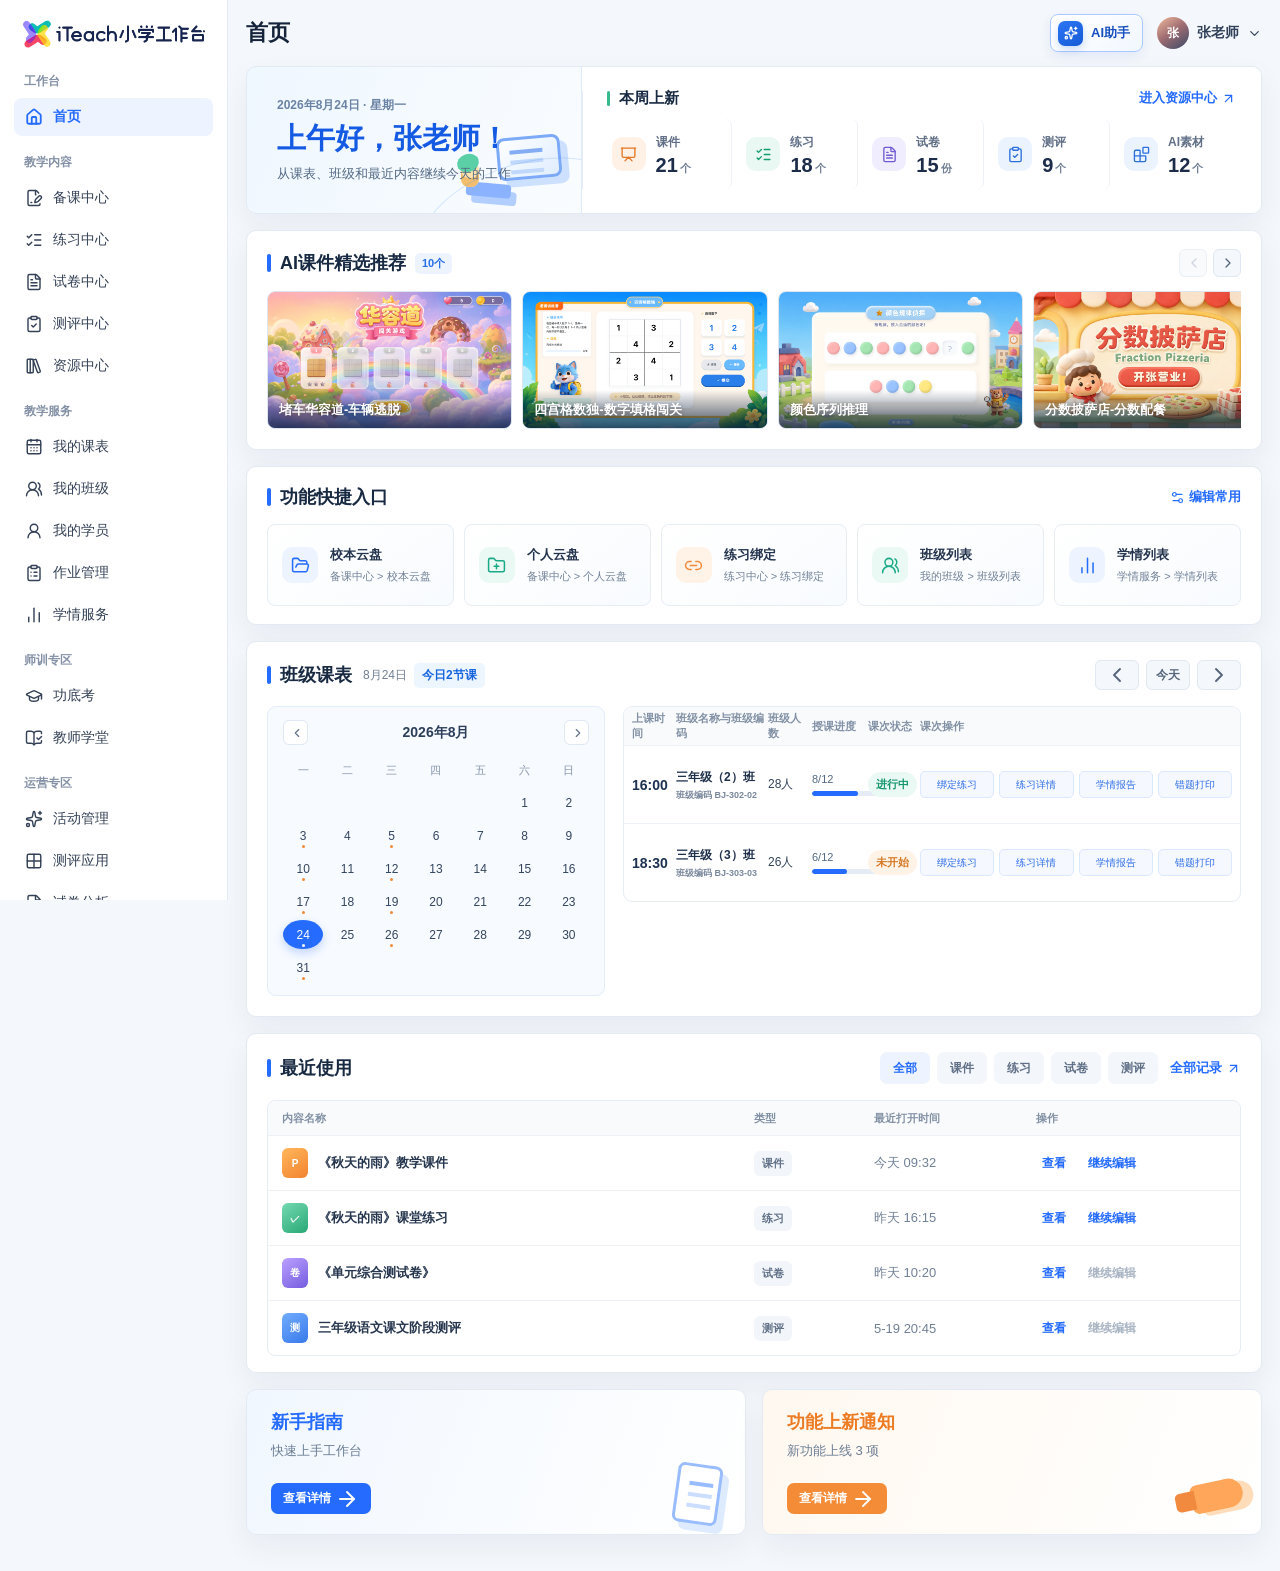
==== commit e8d336b7: "Integrate business prototype shell" ====
--- a/index.html
+++ b/index.html
@@ -195,11 +195,11 @@
     .calendar-grid button.has-course::after { content: ""; position: absolute; bottom: 2px; width: 3px; height: 3px; border-radius: 50%; background: var(--orange); }
     .calendar-grid button.selected { color: #fff; background: var(--blue); box-shadow: 0 4px 10px rgba(36,107,254,.25); }
     .calendar-grid button.selected::after { background: #fff; }
-    .lesson-table { min-width: 0; display: grid; grid-template-rows: auto minmax(0, 1fr); border: 1px solid #e7edf5; border-radius: 9px; overflow: hidden; }
+    .lesson-table { min-width: 0; align-self: start; border: 1px solid #e7edf5; border-radius: 9px; overflow: hidden; }
     .lesson-head, .lesson-row { display: grid; grid-template-columns: minmax(72px, .6fr) minmax(150px, .9fr) minmax(84px, .55fr) minmax(120px, .75fr) minmax(92px, .65fr) minmax(360px, 2.4fr); gap: 8px; align-items: center; }
     .lesson-head { min-height: 38px; padding: 0 14px; color: #8190a4; background: #f8fafc; font-size: 11px; font-weight: 700; }
     .lesson-row { min-height: 78px; padding: 10px 14px; color: #34445c; border-top: 1px solid #edf1f6; font-size: 12px; }
-    #lessonTableBody { min-height: 0; display: grid; grid-auto-rows: minmax(78px, 1fr); }
+    #lessonTableBody { min-height: 0; }
     .lesson-time { color: #1d3151; font-weight: 800; font-size: 14px; }
     .lesson-main strong { display: block; margin-bottom: 4px; color: #1f304b; font-size: 14px; }
     .lesson-main em { display: block; color: #7b899d; font-size: 10px; font-style: normal; font-weight: 600; line-height: 1.2; white-space: nowrap; }
@@ -450,6 +450,9 @@
     .toast { position: fixed; left: 50%; bottom: 24px; z-index: 30; transform: translate(-50%, 20px); padding: 11px 16px; color: #fff; background: #1b2c46; border-radius: 8px; box-shadow: 0 10px 30px rgba(26,43,70,.2); opacity: 0; pointer-events: none; transition: .2s ease; font-size: 13px; }
     .toast.show { opacity: 1; transform: translate(-50%, 0); }
 
+    .business-view { height: calc(100vh - 66px); min-height: 680px; overflow: hidden; background: #f5f6f8; border: 1px solid #e5eaf1; border-radius: 8px; }
+    .business-frame { width: 100%; height: 100%; display: block; border: 0; background: #f5f6f8; }
+
     @media (max-width: 1500px) {
       .main { padding-left: 18px; padding-right: 18px; }
       .lesson-head, .lesson-row { grid-template-columns: 40px 88px 40px 52px 48px minmax(204px, 1fr); gap: 4px; padding-left: 8px; padding-right: 8px; }
@@ -481,38 +484,38 @@
         </div>
         <div class="nav-group">
           <div class="nav-label">教学内容</div>
-          <button class="nav-item" data-toast="将进入备课中心"><i data-lucide="file-pen-line"></i><span>备课中心</span></button>
-          <button class="nav-item" data-toast="将进入练习中心"><i data-lucide="list-checks"></i><span>练习中心</span></button>
-          <button class="nav-item" data-toast="将进入试卷中心"><i data-lucide="file-text"></i><span>试卷中心</span></button>
-          <button class="nav-item" data-toast="将进入测评中心"><i data-lucide="clipboard-check"></i><span>测评中心</span></button>
+          <button class="nav-item" data-business-page="beike"><i data-lucide="file-pen-line"></i><span>备课中心</span></button>
+          <button class="nav-item" data-business-page="lianxi"><i data-lucide="list-checks"></i><span>练习中心</span></button>
+          <button class="nav-item" data-business-page="shijuan"><i data-lucide="file-text"></i><span>试卷中心</span></button>
+          <button class="nav-item" data-business-page="ceping"><i data-lucide="clipboard-check"></i><span>测评中心</span></button>
           <button class="nav-item" data-view="resources"><i data-lucide="library-big"></i><span>资源中心</span></button>
         </div>
         <div class="nav-group">
           <div class="nav-label">教学服务</div>
-          <button class="nav-item" data-toast="将进入我的课表"><i data-lucide="calendar-days"></i><span>我的课表</span></button>
-          <button class="nav-item" data-toast="将进入我的班级"><i data-lucide="users-round"></i><span>我的班级</span></button>
-          <button class="nav-item" data-toast="将进入我的学员"><i data-lucide="user-round"></i><span>我的学员</span></button>
+          <button class="nav-item" data-business-page="kebiao"><i data-lucide="calendar-days"></i><span>我的课表</span></button>
+          <button class="nav-item" data-business-page="banji"><i data-lucide="users-round"></i><span>我的班级</span></button>
+          <button class="nav-item" data-business-page="xueyuan"><i data-lucide="user-round"></i><span>我的学员</span></button>
           <button class="nav-item" data-toast="将进入作业管理"><i data-lucide="clipboard-list"></i><span>作业管理</span></button>
           <button class="nav-item" data-toast="将进入学情服务"><i data-lucide="chart-no-axes-column"></i><span>学情服务</span></button>
         </div>
         <div class="nav-group">
           <div class="nav-label">师训专区</div>
-          <button class="nav-item" data-toast="将进入功底考"><i data-lucide="graduation-cap"></i><span>功底考</span></button>
+          <button class="nav-item" data-business-page="gongdi"><i data-lucide="graduation-cap"></i><span>功底考</span></button>
           <button class="nav-item" data-toast="将进入教师学堂"><i data-lucide="book-open-check"></i><span>教师学堂</span></button>
         </div>
         <div class="nav-group">
           <div class="nav-label">运营专区</div>
           <button class="nav-item" data-toast="将进入活动管理"><i data-lucide="sparkles"></i><span>活动管理</span></button>
-          <button class="nav-item" data-toast="将进入测评应用"><i data-lucide="grid-2x2"></i><span>测评应用</span></button>
+          <button class="nav-item" data-business-page="ceping"><i data-lucide="grid-2x2"></i><span>测评应用</span></button>
           <button class="nav-item" data-toast="将进入试卷分析"><i data-lucide="file-chart-column"></i><span>试卷分析</span></button>
           <button class="nav-item" data-toast="将进入考情分析"><i data-lucide="chart-spline"></i><span>考情分析</span></button>
         </div>
         <div class="nav-group">
           <div class="nav-label">应用管理</div>
-          <button class="nav-item" data-toast="将进入数据中心"><i data-lucide="database"></i><span>数据中心</span></button>
+          <button class="nav-item" data-business-page="data"><i data-lucide="database"></i><span>数据中心</span></button>
           <button class="nav-item" data-toast="将进入权限管理"><i data-lucide="user-cog"></i><span>权限管理</span></button>
           <button class="nav-item" data-toast="将进入应用中心"><i data-lucide="blocks"></i><span>应用中心</span></button>
-          <button class="nav-item" data-toast="将进入回收站"><i data-lucide="trash-2"></i><span>回收站</span></button>
+          <button class="nav-item" data-business-page="recycle"><i data-lucide="trash-2"></i><span>回收站</span></button>
         </div>
       </nav>
     </aside>
@@ -621,6 +624,10 @@
             </div>
           </div>
         </section>
+      </section>
+
+      <section class="view business-view" id="businessView" aria-label="业务功能页面">
+        <iframe class="business-frame" id="businessFrame" title="iTeach业务功能页面" loading="eager"></iframe>
       </section>
     </main>
   </div>
@@ -710,6 +717,15 @@
       group: { label: "集团教研", showSchedule: false, defaults: ["集团云盘", "集团练习", "能力测评", "集团试卷", "集团资源"], options: groupMenus },
       multi: { label: "多角色", showSchedule: true, defaults: ["校本云盘", "个人云盘", "练习绑定", "班级列表", "学情列表", "集团云盘", "集团练习", "能力测评"], options: [...new Set([...teacherMenus, ...branchMenus, ...groupMenus])] }
     };
+    const shortcutRoutes = {
+      "集团云盘": { page: "beike", tab: 0 }, "校本云盘": { page: "beike", tab: 1 }, "个人云盘": { page: "beike", tab: 2 },
+      "集团练习": { page: "lianxi", tab: 0 }, "校本练习": { page: "lianxi", tab: 1 }, "个人练习": { page: "lianxi", tab: 2 },
+      "集团试卷": { page: "shijuan", tab: 0 }, "校本试卷": { page: "shijuan", tab: 1 }, "个人试卷": { page: "shijuan", tab: 2 },
+      "阶段测试": { page: "ceping", tab: 0 }, "能力测评": { page: "ceping", tab: 1 }, "成绩管理": { page: "ceping", tab: 2 },
+      "课表": { page: "kebiao" }, "班级列表": { page: "banji" }, "学员列表": { page: "xueyuan" },
+      "功底考练习": { page: "gongdi", tab: 0 }, "功底考配置": { page: "gongdi", tab: 1 }, "考试配置": { page: "gongdi", tab: 2 },
+      "已删除内容管理": { page: "recycle", tab: 0 }
+    };
     const roleState = Object.fromEntries(Object.keys(roleData).map(key => [key, [...roleData[key].defaults]]));
     let currentRole = "teacher";
 
@@ -763,11 +779,23 @@
       window.__toastTimer = window.setTimeout(() => el.classList.remove("show"), 2200);
     }
 
+    function setBusinessPage(page, tab = 0, sourceButton = null) {
+      document.querySelectorAll(".view").forEach(el => el.classList.toggle("active", el.id === "businessView"));
+      document.querySelectorAll(".nav-item").forEach(el => el.classList.toggle("active", sourceButton ? el === sourceButton : el.dataset.businessPage === page));
+      document.getElementById("mainContent").classList.remove("resource-page");
+      document.getElementById("mainContent").classList.add("business-page");
+      document.getElementById("pageHeading").hidden = true;
+      const frame = document.getElementById("businessFrame");
+      frame.src = `business-prototype/index.html?embed=1&tab=${tab}#${encodeURIComponent(page)}`;
+      window.scrollTo({ top: 0, behavior: "smooth" });
+    }
+
     function setView(view) {
       const viewId = view === "resources" ? "resourceView" : view + "View";
       document.querySelectorAll(".view").forEach(el => el.classList.toggle("active", el.id === viewId));
       document.querySelectorAll(".nav-item").forEach(el => el.classList.toggle("active", el.dataset.view === view));
       document.getElementById("mainContent").classList.toggle("resource-page", view === "resources");
+      document.getElementById("mainContent").classList.remove("business-page");
       if (view === "home") {
         document.getElementById("pageHeading").hidden = false;
         document.getElementById("pageTitle").textContent = "首页";
@@ -877,9 +905,30 @@
     function renderShortcuts() {
       const grid = document.getElementById("shortcutGrid");
       const items = roleState[currentRole];
-      grid.innerHTML = items.length ? items.map(label => `<button class="shortcut" data-toast="将进入：${shortcutMeta(label)}"><span class="shortcut-icon"><i data-lucide="${shortcutCatalog[label]?.icon || "square-arrow-out-up-right"}"></i></span><span class="shortcut-copy"><span class="shortcut-label">${label}</span><span class="shortcut-meta">${shortcutMeta(label)}</span></span></button>`).join("") : `<div class="shortcut-empty">暂未设置常用菜单，请点击右上角编辑常用</div>`;
+      grid.innerHTML = items.length ? items.map(label => `<button class="shortcut" data-shortcut="${label}"><span class="shortcut-icon"><i data-lucide="${shortcutCatalog[label]?.icon || "square-arrow-out-up-right"}"></i></span><span class="shortcut-copy"><span class="shortcut-label">${label}</span><span class="shortcut-meta">${shortcutMeta(label)}</span></span></button>`).join("") : `<div class="shortcut-empty">暂未设置常用菜单，请点击右上角编辑常用</div>`;
       lucide.createIcons({ attrs: { "stroke-width": 1.9 } });
-      bindToastHandlers();
+      grid.querySelectorAll("[data-shortcut]").forEach(button => button.addEventListener("click", () => openShortcut(button.dataset.shortcut)));
+    }
+
+    function openShortcut(label) {
+      const resourceScopes = { "集团资源": "group", "校本资源": "school", "个人资源": "personal" };
+      if (resourceScopes[label]) {
+        setView("resources");
+        const scopeButton = document.querySelector(`[data-resource-scope="${resourceScopes[label]}"]`);
+        if (scopeButton) scopeButton.click();
+        return;
+      }
+      if (label === "练习绑定") {
+        const tab = currentRole === "teacher" || currentRole === "multi" ? 4 : 3;
+        setBusinessPage("lianxi", tab);
+        return;
+      }
+      const route = shortcutRoutes[label];
+      if (route) {
+        setBusinessPage(route.page, route.tab || 0);
+        return;
+      }
+      toast(`将进入：${shortcutMeta(label)}`);
     }
 
     let shortcutDraftOrder = [];
@@ -1014,6 +1063,7 @@
     }
 
     document.querySelectorAll("[data-view]").forEach(el => el.addEventListener("click", () => setView(el.dataset.view)));
+    document.querySelectorAll("[data-business-page]").forEach(button => button.addEventListener("click", () => setBusinessPage(button.dataset.businessPage, 0, button)));
     document.querySelectorAll("[data-role]").forEach(button => button.addEventListener("click", () => {
       currentRole = button.dataset.role;
       document.querySelectorAll("[data-role]").forEach(item => item.classList.toggle("active", item.dataset.role === currentRole));
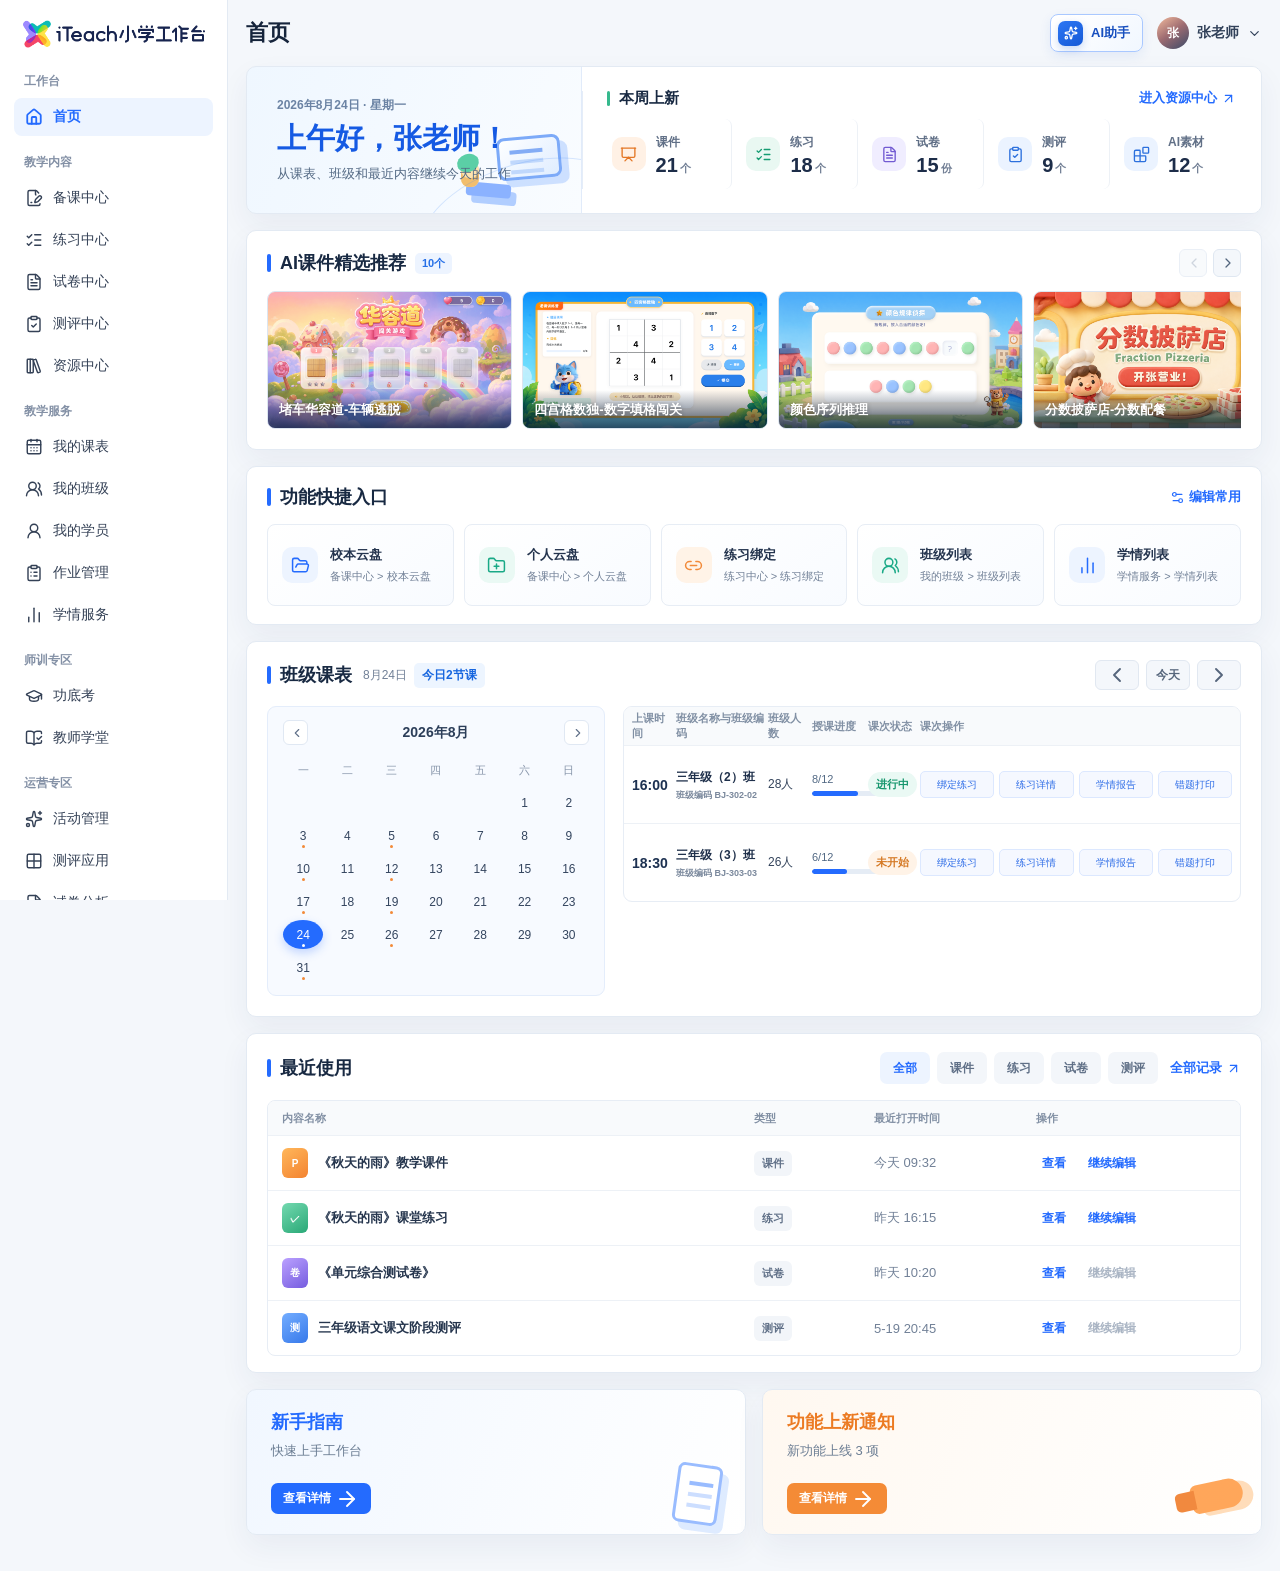
==== commit d8e771e4: "Fix integrated page navigation" ====
--- a/index.html
+++ b/index.html
@@ -786,7 +786,7 @@
       document.getElementById("mainContent").classList.add("business-page");
       document.getElementById("pageHeading").hidden = true;
       const frame = document.getElementById("businessFrame");
-      frame.src = `business-prototype/index.html?embed=1&tab=${tab}#${encodeURIComponent(page)}`;
+      frame.src = `business-prototype/index.html?embed=1&page=${encodeURIComponent(page)}&tab=${tab}#${encodeURIComponent(page)}`;
       window.scrollTo({ top: 0, behavior: "smooth" });
     }
 
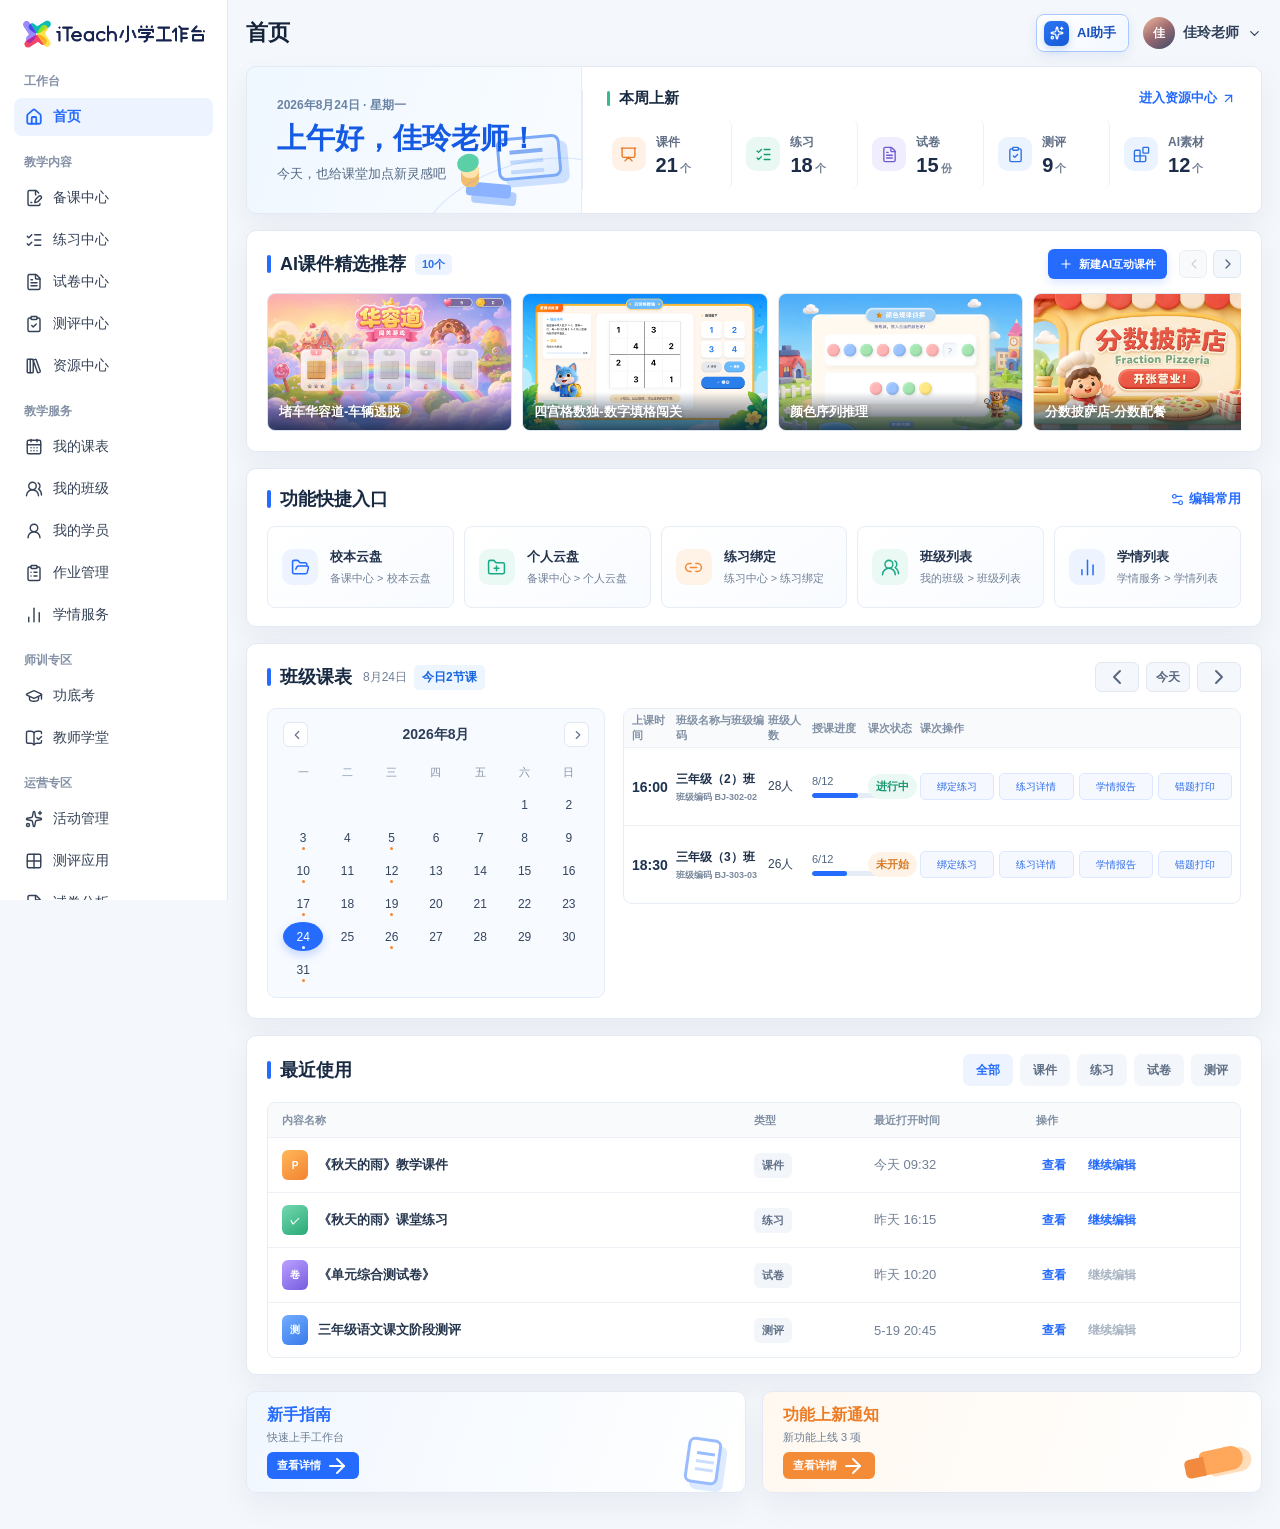
==== commit 6331a151: "Refine homepage and unify business page headers Apply reviewed homepage updates and standardize inte" ====
--- a/index.html
+++ b/index.html
@@ -72,7 +72,9 @@
     .main { min-width: 0; padding: 14px 24px 36px; }
     .main.resource-page { position: relative; padding-top: 12px; }
     .main.resource-page .topbar { position: absolute; top: 12px; right: 24px; z-index: 4; height: 38px; margin: 0; }
-    .main.resource-page .resource-title-row { padding-top: 12px; }
+    .main.resource-page .resource-title-row { padding-top: 4px; }
+    .main.business-page { position: relative; padding-top: 12px; }
+    .main.business-page .topbar { position: absolute; top: 12px; right: 24px; z-index: 4; height: 38px; margin: 0; }
     .topbar { display: flex; align-items: center; justify-content: space-between; gap: 18px; height: 38px; margin-bottom: 14px; }
     .page-heading { display: flex; align-items: center; gap: 12px; }
     .page-heading h1 { margin: 0; font-size: 22px; letter-spacing: 0; }
@@ -158,6 +160,9 @@
     .recommendation-title-wrap { display: flex; align-items: center; gap: 9px; }
     .recommendation-count { padding: 3px 7px; color: #2770e7; background: #edf4ff; border-radius: 5px; font-size: 11px; font-weight: 800; }
     .recommendation-controls { display: flex; align-items: center; gap: 6px; }
+    .recommendation-create { height: 30px; display: inline-flex; align-items: center; gap: 6px; margin-right: 6px; padding: 0 11px; color: #fff; background: var(--blue); border-radius: 6px; box-shadow: 0 4px 10px rgba(36,107,254,.16); font-size: 11px; font-weight: 800; }
+    .recommendation-create:hover { background: #1559de; box-shadow: 0 6px 14px rgba(36,107,254,.22); }
+    .recommendation-create svg { width: 14px; height: 14px; }
     .carousel-control { width: 28px; height: 28px; display: grid; place-items: center; color: #52657d; background: #f4f7fb; border: 1px solid #dfe7f1; border-radius: 6px; }
     .carousel-control:hover:not(:disabled) { color: var(--blue); background: var(--blue-soft); border-color: #c6d9fc; }
     .carousel-control:disabled { color: #b4bfcd; cursor: not-allowed; opacity: .65; }
@@ -242,30 +247,31 @@
     .recent-action:disabled { color: #aab5c4; cursor: not-allowed; text-decoration: none; }
 
     .bottom-grid { display: grid; grid-template-columns: 1fr 1fr; gap: 16px; }
-    .info-card { min-height: 146px; height: 146px; display: flex; flex-direction: column; align-items: flex-start; position: relative; overflow: hidden; padding: 20px 24px; }
+    .info-card { min-height: 102px; height: 102px; display: flex; flex-direction: column; align-items: flex-start; position: relative; overflow: hidden; padding: 13px 20px; }
     .info-card.blue { background: linear-gradient(110deg, #f1f7ff, #fff); }
     .info-card.orange { background: linear-gradient(110deg, #fff8f0, #fff); }
-    .info-card h3 { margin: 0 0 8px; font-size: 18px; }
+    .info-card h3 { margin: 0 0 4px; font-size: 16px; }
     .info-card.blue h3 { color: var(--blue); }
     .info-card.orange h3 { color: #ec7b23; }
-    .info-card p { margin: 0 0 14px; color: #6b7d93; font-size: 13px; }
-    .info-card .info-cta { height: 31px; display: inline-flex; align-items: center; gap: 4px; margin-top: auto; padding: 0 12px; color: #fff; border-radius: 7px; font-size: 12px; font-weight: 800; }
+    .info-card p { margin: 0 0 7px; color: #6b7d93; font-size: 11px; }
+    .info-card .info-cta { height: 27px; display: inline-flex; align-items: center; gap: 4px; margin-top: auto; padding: 0 10px; color: #fff; border-radius: 6px; font-size: 11px; font-weight: 800; }
     .info-card.blue .info-cta { background: var(--blue); }
     .info-card.orange .info-cta { background: #f48b36; }
     .info-art { position: absolute; right: 28px; bottom: 10px; width: 112px; height: 76px; opacity: .87; }
-    .clipboard { position: absolute; right: 25px; bottom: 10px; width: 45px; height: 60px; border: 3px solid #8ab3ff; border-radius: 7px; background: #fff; transform: rotate(8deg); box-shadow: 7px 7px 0 #d9e8ff; }
-    .clipboard::before { content: ""; position: absolute; left: 10px; top: 15px; width: 24px; height: 4px; background: #8ab3ff; box-shadow: 0 11px 0 #c5d9ff, 0 22px 0 #c5d9ff; }
-    .megaphone { position: absolute; right: 18px; bottom: 24px; width: 52px; height: 29px; border-radius: 8px 18px 18px 8px; background: #ff9a42; transform: rotate(-12deg); box-shadow: 10px 4px 0 #ffd8b0; }
+    .clipboard { position: absolute; right: 25px; bottom: 8px; width: 34px; height: 46px; border: 3px solid #8ab3ff; border-radius: 7px; background: #fff; transform: rotate(8deg); box-shadow: 6px 6px 0 #d9e8ff; }
+    .clipboard::before { content: ""; position: absolute; left: 7px; top: 11px; width: 18px; height: 3px; background: #8ab3ff; box-shadow: 0 8px 0 #c5d9ff, 0 16px 0 #c5d9ff; }
+    .megaphone { position: absolute; right: 18px; bottom: 20px; width: 43px; height: 24px; border-radius: 7px 16px 16px 7px; background: #ff9a42; transform: rotate(-12deg); box-shadow: 8px 3px 0 #ffd8b0; }
     .megaphone::before { content: ""; position: absolute; left: -16px; top: 5px; width: 20px; height: 19px; border-radius: 5px 0 0 5px; background: #ef7823; }
 
-    .resource-view { gap: 14px; }
+    .resource-view { gap: 9px; }
     .resource-page-head { padding: 2px 8px 0; background: transparent; }
-    .breadcrumb { display: flex; align-items: center; gap: 8px; margin-bottom: 13px; color: #8491a6; font-size: 12px; }
+    .breadcrumb { display: flex; align-items: center; gap: 8px; margin-bottom: 7px; color: #8491a6; font-size: 12px; }
     .resource-title-row { display: flex; align-items: center; gap: 16px; }
     .resource-title-row h2 { margin: 0; color: #172840; font-size: 25px; }
     .resource-create { height: 36px; display: inline-flex; align-items: center; gap: 7px; margin-left: auto; padding: 0 14px; color: #fff; background: var(--blue); border-radius: 7px; font-size: 13px; font-weight: 800; box-shadow: 0 6px 14px rgba(36,107,254,.2); }
     .resource-create svg { width: 16px; height: 16px; }
-    .scope-tabs { display: flex; align-items: center; gap: 38px; margin-top: 18px; border-bottom: 1px solid #dfe7f1; }
+    .scope-tabs { display: flex; align-items: center; gap: 38px; margin-top: 8px; border-bottom: 1px solid #dfe7f1; }
+    .scope-tabs .resource-create { transform: translateY(-5px); }
     .scope-tab { height: 42px; position: relative; padding: 0 8px; color: #3f4f67; background: transparent; font-size: 14px; font-weight: 700; }
     .scope-tab.active { color: var(--blue); }
     .scope-tab.active::after { content: ""; position: absolute; left: 0; right: 0; bottom: -1px; height: 3px; background: var(--blue); border-radius: 3px 3px 0 0; }
@@ -450,8 +456,8 @@
     .toast { position: fixed; left: 50%; bottom: 24px; z-index: 30; transform: translate(-50%, 20px); padding: 11px 16px; color: #fff; background: #1b2c46; border-radius: 8px; box-shadow: 0 10px 30px rgba(26,43,70,.2); opacity: 0; pointer-events: none; transition: .2s ease; font-size: 13px; }
     .toast.show { opacity: 1; transform: translate(-50%, 0); }
 
-    .business-view { height: calc(100vh - 66px); min-height: 680px; overflow: hidden; background: #f5f6f8; border: 1px solid #e5eaf1; border-radius: 8px; }
-    .business-frame { width: 100%; height: 100%; display: block; border: 0; background: #f5f6f8; }
+    .business-view { height: calc(100vh - 24px); min-height: 680px; overflow: hidden; background: #fff; border: 0; border-radius: 0; }
+    .business-frame { width: 100%; height: 100%; display: block; border: 0; background: #fff; }
 
     @media (max-width: 1500px) {
       .main { padding-left: 18px; padding-right: 18px; }
@@ -534,7 +540,7 @@
             <button data-role="multi">多角色</button>
           </div>
           <button class="ai-top" id="aiAssistant"><span class="ai-top-mark"><i data-lucide="sparkles"></i></span><span class="ai-top-label">AI助手</span></button>
-          <div class="user"><span class="avatar">张</span><span>张老师</span><i data-lucide="chevron-down"></i></div>
+          <div class="user"><span class="avatar">佳</span><span>佳玲老师</span><i data-lucide="chevron-down"></i></div>
         </div>
       </header>
 
@@ -542,8 +548,8 @@
         <section class="panel hero">
           <div class="hero-welcome">
             <span class="hero-kicker">2026年8月24日 · 星期一</span>
-            <h2>上午好，张老师！</h2>
-            <p>从课表、班级和最近内容继续今天的工作</p>
+            <h2>上午好，佳玲老师！</h2>
+            <p>今天，也给课堂加点新灵感吧</p>
             <div class="hero-visual" aria-hidden="true"><span class="screen"></span><span class="book"></span><span class="plant"></span></div>
           </div>
           <div class="resource-summary">
@@ -561,7 +567,7 @@
         <section class="panel ai-courseware-recommendations" aria-labelledby="recommendationTitle">
           <div class="panel-head">
             <div class="recommendation-title-wrap"><h2 class="panel-title" id="recommendationTitle">AI课件精选推荐</h2><span class="recommendation-count">10个</span></div>
-            <div class="recommendation-controls"><button class="carousel-control" id="recommendationPrev" aria-label="查看上一组AI课件"><i data-lucide="chevron-left"></i></button><button class="carousel-control" id="recommendationNext" aria-label="查看下一组AI课件"><i data-lucide="chevron-right"></i></button></div>
+            <div class="recommendation-controls"><button class="recommendation-create" data-toast="打开AI互动课件创建页"><i data-lucide="plus"></i>新建AI互动课件</button><button class="carousel-control" id="recommendationPrev" aria-label="查看上一组AI课件"><i data-lucide="chevron-left"></i></button><button class="carousel-control" id="recommendationNext" aria-label="查看下一组AI课件"><i data-lucide="chevron-right"></i></button></div>
           </div>
           <div class="recommendation-track" id="recommendationTrack" aria-label="AI课件推荐列表"></div>
         </section>
@@ -589,7 +595,7 @@
         </section>
 
         <section class="panel recent">
-          <div class="panel-head"><h2 class="panel-title">最近使用</h2><div style="display:flex;align-items:center;gap:12px"><div class="resource-tabs"><button class="resource-tab active" data-toast="显示全部内容">全部</button><button class="resource-tab" data-toast="筛选课件">课件</button><button class="resource-tab" data-toast="筛选练习">练习</button><button class="resource-tab" data-toast="筛选试卷">试卷</button><button class="resource-tab" data-toast="筛选测评">测评</button></div><button class="panel-link" data-toast="打开全部最近记录">全部记录<i data-lucide="arrow-up-right"></i></button></div></div>
+          <div class="panel-head"><h2 class="panel-title">最近使用</h2><div class="resource-tabs"><button class="resource-tab active" data-toast="显示全部内容">全部</button><button class="resource-tab" data-toast="筛选课件">课件</button><button class="resource-tab" data-toast="筛选练习">练习</button><button class="resource-tab" data-toast="筛选试卷">试卷</button><button class="resource-tab" data-toast="筛选测评">测评</button></div></div>
           <div class="recent-table"><div class="recent-head"><span>内容名称</span><span>类型</span><span>最近打开时间</span><span>操作</span></div><div class="recent-row"><div class="recent-name"><span class="file-icon course">P</span><span class="ellipsis">《秋天的雨》教学课件</span></div><span class="type-chip">课件</span><span class="muted">今天 09:32</span><div class="recent-actions"><button class="recent-action" data-toast="查看《秋天的雨》教学课件">查看</button><button class="recent-action" data-toast="继续编辑《秋天的雨》教学课件">继续编辑</button></div></div><div class="recent-row"><div class="recent-name"><span class="file-icon practice">✓</span><span class="ellipsis">《秋天的雨》课堂练习</span></div><span class="type-chip">练习</span><span class="muted">昨天 16:15</span><div class="recent-actions"><button class="recent-action" data-toast="查看《秋天的雨》课堂练习">查看</button><button class="recent-action" data-toast="继续编辑《秋天的雨》课堂练习">继续编辑</button></div></div><div class="recent-row"><div class="recent-name"><span class="file-icon paper">卷</span><span class="ellipsis">《单元综合测试卷》</span></div><span class="type-chip">试卷</span><span class="muted">昨天 10:20</span><div class="recent-actions"><button class="recent-action" data-toast="查看《单元综合测试卷》">查看</button><button class="recent-action" disabled title="暂无编辑权限">继续编辑</button></div></div><div class="recent-row"><div class="recent-name"><span class="file-icon test">测</span><span class="ellipsis">三年级语文课文阶段测评</span></div><span class="type-chip">测评</span><span class="muted">5-19 20:45</span><div class="recent-actions"><button class="recent-action" data-toast="查看三年级语文课文阶段测评">查看</button><button class="recent-action" disabled title="暂无编辑权限">继续编辑</button></div></div></div>
         </section>
 
@@ -666,7 +672,7 @@
       { title: "堵车华容道-车辆逃脱", image: "assets/ai-courseware-recommendations/recommendation-01.png", preview: "https://aigc-cdn.xdf.cn/material/openapi/xa-ig-kpm/f57d9d4ceeae49c785b2f4ba8797f8ca/index.html", id: "f57d9d4ceeae49c785b2f4ba8797f8ca", scope: "集团资源 / 双语故事表演 / S3", tags: ["华容道", "空间规划", "路径腾挪", "车辆移动", "步数挑战", "关卡闯关", "策略推理"], knowledge: ["华容道", "空间规划", "路径腾挪"], uploader: "陈佳玲 2026-07-30 18:20:09", updated: "陈佳玲 2026-07-30 18:20:09", size: "2.10K" },
       { title: "四宫格数独-数字填格闯关", image: "assets/ai-courseware-recommendations/recommendation-02.png", preview: "https://aigc-cdn.xdf.cn/material/openapi/xa-ig-kpm/72dd870d6072461581081877c26ab014/index.html", id: "72dd870d6072461581081877c26ab014", scope: "集团资源 / 脑力与思维 / S3", tags: ["四宫格数独", "数字填格", "逻辑推理", "闯关练习"], knowledge: ["数独", "行列推理", "数字规律"], uploader: "陈佳玲 2026-07-29 16:12:34", updated: "陈佳玲 2026-07-31 10:08:21", size: "1.86K" },
       { title: "颜色序列推理", image: "assets/ai-courseware-recommendations/recommendation-03.png", preview: "https://aigc-cdn.xdf.cn/material/openapi/xa-ig-kpm/ff2095eb1dc04b7fa71bc624d6bfceef/index.html", id: "ff2095eb1dc04b7fa71bc624d6bfceef", scope: "集团资源 / 脑力与思维 / S2", tags: ["颜色序列", "规律观察", "选择判断"], knowledge: ["序列规律", "颜色分类"], uploader: "陈佳玲 2026-07-28 14:26:10", updated: "陈佳玲 2026-07-30 11:20:45", size: "1.72K" },
-      { title: "分数披萨店-分数配餐", image: "assets/ai-courseware-recommendations/recommendation-04.png", preview: "https://coursewareagent.chenjialing.cn/demo-history/fraction-pizza.html", id: "cw-fraction-pizza-202607", scope: "集团资源 / 数学 / S3", tags: ["分数", "披萨配餐", "生活情境", "即时反馈"], knowledge: ["分数认识", "单位1", "分数比较"], uploader: "陈佳玲 2026-07-27 15:18:02", updated: "陈佳玲 2026-07-29 09:42:16", size: "2.34K" },
+      { title: "分数披萨店-分数配餐", image: "assets/ai-courseware-recommendations/recommendation-04.png", preview: "https://coursewareagent.chenjialing.cn/demo-history/fraction-pizza", id: "cw-fraction-pizza-202607", scope: "集团资源 / 数学 / S3", tags: ["分数", "披萨配餐", "生活情境", "即时反馈"], knowledge: ["分数认识", "单位1", "分数比较"], uploader: "陈佳玲 2026-07-27 15:18:02", updated: "陈佳玲 2026-07-29 09:42:16", size: "2.34K" },
       { title: "六宫珍珠连线-黑白珍珠回路", image: "assets/ai-courseware-recommendations/recommendation-05.png", preview: "https://aigc-cdn.xdf.cn/material/openapi/xa-ig-kpm/12fa58e91e3b45618e49d0636e04d717/index.html", id: "12fa58e91e3b45618e49d0636e04d717", scope: "集团资源 / 脑力与思维 / S3", tags: ["珍珠连线", "路径规划", "回路推理"], knowledge: ["封闭回路", "空间推理"], uploader: "陈佳玲 2026-07-26 13:06:48", updated: "陈佳玲 2026-07-28 17:14:03", size: "2.06K" },
       { title: "星际解码-数织谜题", image: "assets/ai-courseware-recommendations/recommendation-06.png", preview: "https://aigc-cdn.xdf.cn/material/openapi/xa-ig-kpm/eda9d71fa91b4174b5574e9a2979baa2/index.html", id: "eda9d71fa91b4174b5574e9a2979baa2", scope: "集团资源 / 脑力与思维 / S4", tags: ["数织谜题", "行列解码", "逻辑闯关"], knowledge: ["数织", "行列约束", "逻辑排除"], uploader: "陈佳玲 2026-07-25 11:36:29", updated: "陈佳玲 2026-07-27 18:05:12", size: "2.48K" },
       { title: "战舰逻辑挑战-行列推理", image: "assets/ai-courseware-recommendations/recommendation-07.png", preview: "https://coursewareagent.chenjialing.cn/demo-history/battleship-logic/index.html", id: "cw-battleship-logic-202607", scope: "集团资源 / 脑力与思维 / S4", tags: ["战舰", "行列推理", "位置判断", "策略挑战"], knowledge: ["行列关系", "逻辑排除", "空间定位"], uploader: "陈佳玲 2026-07-24 16:10:33", updated: "陈佳玲 2026-07-27 12:22:51", size: "2.63K" },
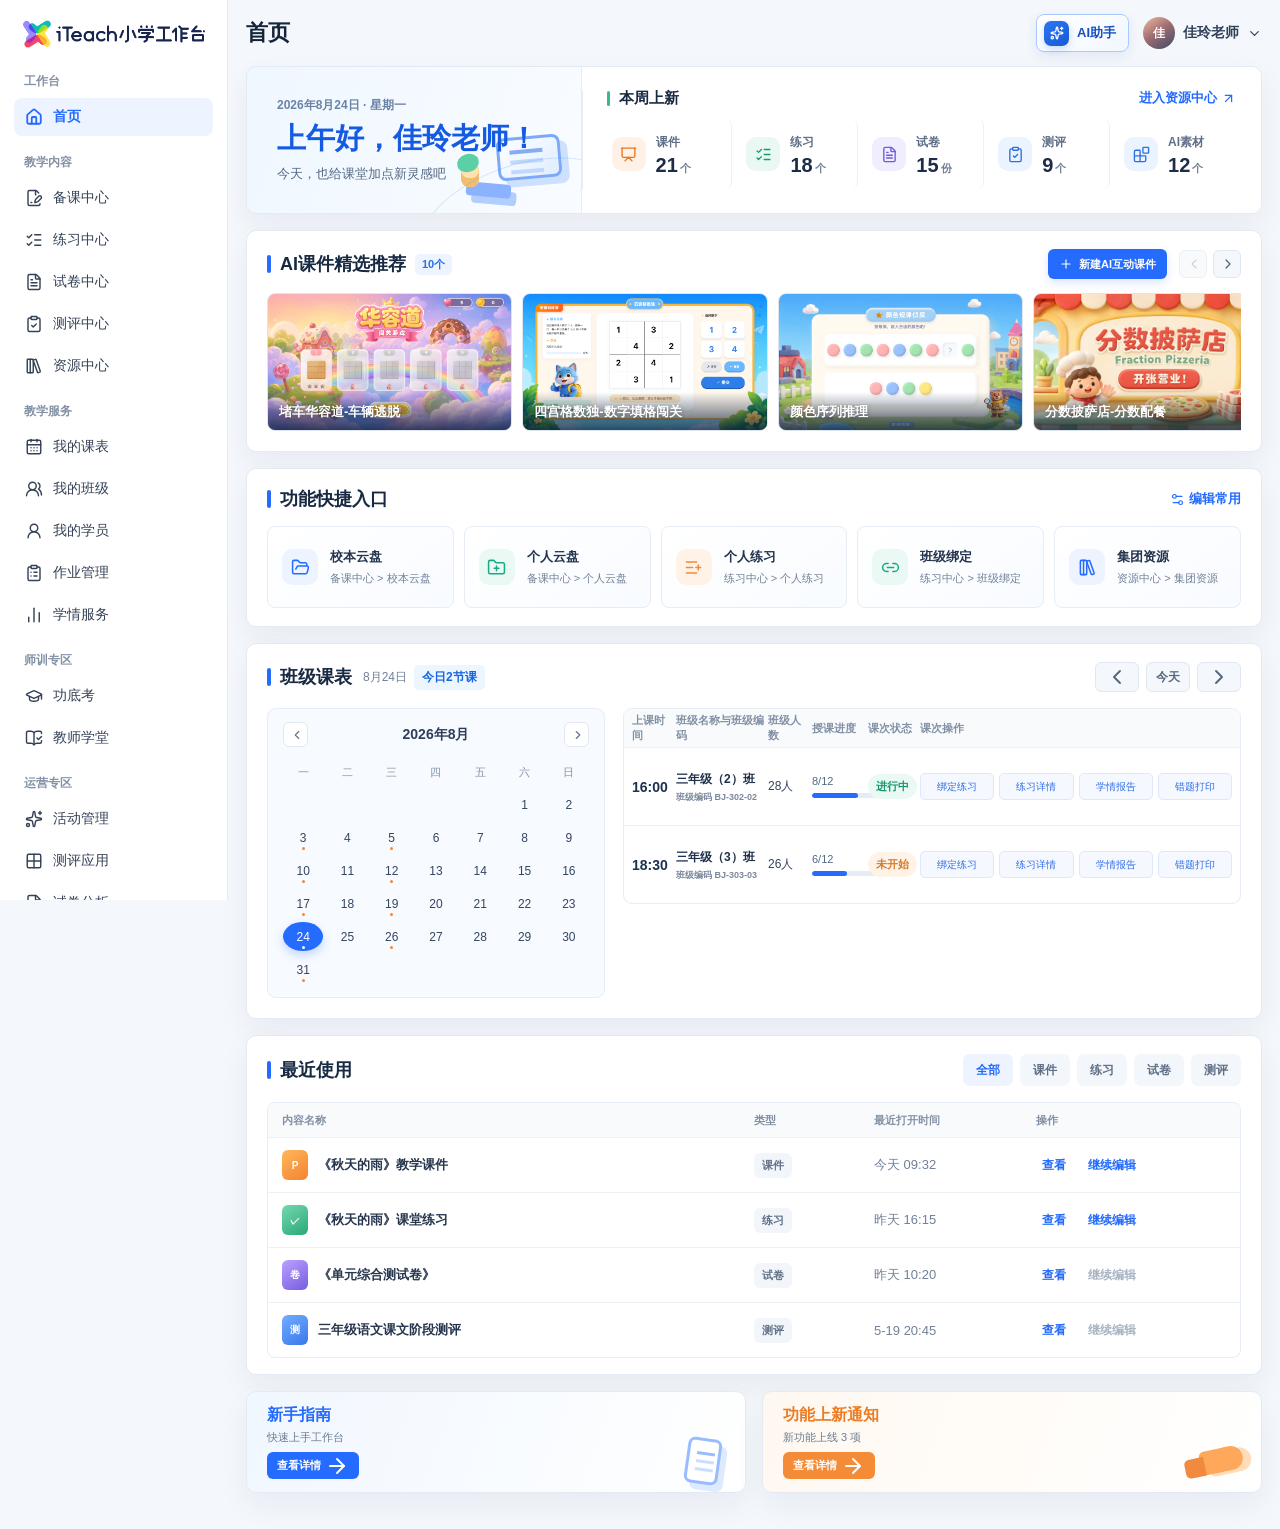
==== commit fb2fa3c1: "Integrate business pages and shortcut navigation" ====
--- a/index.html
+++ b/index.html
@@ -389,18 +389,17 @@
     .selection-head { margin-bottom: 9px; }
     .selection-head h3, .available-head h3 { margin: 0; color: #22344e; font-size: 14px; }
     .selection-head span, .available-head span { color: var(--muted); font-size: 11px; }
-    .selected-list { display: grid; gap: 6px; margin-bottom: 18px; padding: 10px; background: #f6f9fd; border: 1px solid #e0e8f2; border-radius: 8px; }
-    .selected-row { min-height: 44px; display: grid; grid-template-columns: 24px minmax(0, 1fr) auto; align-items: center; gap: 9px; padding: 5px 7px; background: #fff; border: 1px solid #e4ebf4; border-radius: 6px; }
-    .selected-index { color: #246bfe; font-size: 12px; font-weight: 850; text-align: center; }
+    .selected-list { display: grid; grid-template-columns: repeat(2, minmax(0, 1fr)); gap: 7px; margin-bottom: 18px; padding: 9px; background: #f6f9fd; border: 1px solid #e0e8f2; border-radius: 8px; }
+    .selected-row { min-width: 0; min-height: 46px; display: grid; grid-template-columns: 24px minmax(0, 1fr); align-items: center; gap: 8px; padding: 6px 9px; background: #fff; border: 1px solid #e1e8f2; border-radius: 6px; cursor: grab; touch-action: none; user-select: none; transition: border-color .14s ease, background .14s ease, box-shadow .14s ease, opacity .14s ease, transform .14s ease; }
+    .selected-row:hover { border-color: #b8d1fb; box-shadow: 0 3px 9px rgba(36,107,254,.07); }
+    .selected-row.dragging { opacity: .42; cursor: grabbing; }
+    .selected-row.drag-over { background: #edf4ff; border-color: #75a5fa; box-shadow: inset 0 0 0 1px rgba(36,107,254,.12); }
+    .drag-handle { width: 24px; height: 30px; display: grid; place-items: center; color: #8090a6; border-radius: 5px; }
+    .drag-handle svg { width: 15px; height: 15px; }
     .selected-copy { min-width: 0; }
     .selected-copy strong { display: block; margin-bottom: 2px; color: #2b3e58; font-size: 12px; }
     .selected-copy small { display: block; overflow: hidden; color: #8190a4; font-size: 10px; text-overflow: ellipsis; white-space: nowrap; }
-    .sort-actions { display: flex; gap: 4px; }
-    .sort-button-icon { width: 28px; height: 28px; display: grid; place-items: center; color: #5f7188; background: #f1f5fa; border-radius: 5px; }
-    .sort-button-icon:hover:not(:disabled) { color: #246bfe; background: #eaf2ff; }
-    .sort-button-icon:disabled { color: #bdc6d2; cursor: not-allowed; }
-    .sort-button-icon svg { width: 14px; height: 14px; }
-    .selected-empty { padding: 12px; color: #8593a6; text-align: center; font-size: 12px; }
+    .selected-empty { grid-column: 1 / -1; padding: 12px; color: #8593a6; text-align: center; font-size: 12px; }
     .available-head { margin-bottom: 9px; }
     .menu-groups { display: grid; gap: 12px; }
     .menu-group { padding: 11px; background: #fbfcfe; border: 1px solid #e5ebf3; border-radius: 8px; }
@@ -456,8 +455,14 @@
     .toast { position: fixed; left: 50%; bottom: 24px; z-index: 30; transform: translate(-50%, 20px); padding: 11px 16px; color: #fff; background: #1b2c46; border-radius: 8px; box-shadow: 0 10px 30px rgba(26,43,70,.2); opacity: 0; pointer-events: none; transition: .2s ease; font-size: 13px; }
     .toast.show { opacity: 1; transform: translate(-50%, 0); }
 
-    .business-view { height: calc(100vh - 24px); min-height: 680px; overflow: hidden; background: #fff; border: 0; border-radius: 0; }
-    .business-frame { width: 100%; height: 100%; display: block; border: 0; background: #fff; }
+    .business-view { position: relative; height: calc(100vh - 24px); min-height: 680px; overflow: hidden; background: var(--bg); border: 0; border-radius: 0; }
+    .business-frame { width: 100%; height: 100%; display: block; border: 0; background: var(--bg); opacity: 0; visibility: hidden; transition: opacity .18s ease; }
+    .business-view.ready .business-frame { opacity: 1; visibility: visible; }
+    .business-loading { position: absolute; inset: 0; z-index: 2; display: grid; place-items: center; color: #75849a; background: var(--bg); font-size: 12px; transition: opacity .16s ease; }
+    .business-loading::before { content: ""; width: 22px; height: 22px; margin-right: 9px; border: 2px solid #d7e2f0; border-top-color: var(--blue); border-radius: 50%; animation: business-spin .8s linear infinite; }
+    .business-loading > span { display: inline-flex; align-items: center; }
+    .business-view.ready .business-loading { opacity: 0; pointer-events: none; }
+    @keyframes business-spin { to { transform: rotate(360deg); } }
 
     @media (max-width: 1500px) {
       .main { padding-left: 18px; padding-right: 18px; }
@@ -567,7 +572,7 @@
         <section class="panel ai-courseware-recommendations" aria-labelledby="recommendationTitle">
           <div class="panel-head">
             <div class="recommendation-title-wrap"><h2 class="panel-title" id="recommendationTitle">AI课件精选推荐</h2><span class="recommendation-count">10个</span></div>
-            <div class="recommendation-controls"><button class="recommendation-create" data-toast="打开AI互动课件创建页"><i data-lucide="plus"></i>新建AI互动课件</button><button class="carousel-control" id="recommendationPrev" aria-label="查看上一组AI课件"><i data-lucide="chevron-left"></i></button><button class="carousel-control" id="recommendationNext" aria-label="查看下一组AI课件"><i data-lucide="chevron-right"></i></button></div>
+            <div class="recommendation-controls"><button class="recommendation-create" data-external-url="https://box.xdf.cn/kpm/"><i data-lucide="plus"></i>新建AI互动课件</button><button class="carousel-control" id="recommendationPrev" aria-label="查看上一组AI课件"><i data-lucide="chevron-left"></i></button><button class="carousel-control" id="recommendationNext" aria-label="查看下一组AI课件"><i data-lucide="chevron-right"></i></button></div>
           </div>
           <div class="recommendation-track" id="recommendationTrack" aria-label="AI课件推荐列表"></div>
         </section>
@@ -606,7 +611,7 @@
         <section class="resource-page-head">
           <div class="breadcrumb"><span>教学内容</span><i data-lucide="chevron-right"></i><span>资源中心</span></div>
           <div class="resource-title-row"><h2>资源中心</h2></div>
-          <div class="scope-tabs"><button class="scope-tab active" data-resource-scope="group">集团资源</button><button class="scope-tab" data-resource-scope="school">校本资源</button><button class="scope-tab" data-resource-scope="personal">个人资源</button><button class="resource-create" data-toast="打开AI互动课件创建页"><i data-lucide="plus"></i>添加AI互动课件</button></div>
+          <div class="scope-tabs"><button class="scope-tab active" data-resource-scope="group">集团资源</button><button class="scope-tab" data-resource-scope="school">校本资源</button><button class="scope-tab" data-resource-scope="personal">个人资源</button><button class="resource-create" data-external-url="https://box.xdf.cn/kpm/"><i data-lucide="plus"></i>添加AI互动课件</button></div>
         </section>
         <section class="resource-workspace">
           <div class="resource-workspace-head">
@@ -633,6 +638,7 @@
       </section>
 
       <section class="view business-view" id="businessView" aria-label="业务功能页面">
+        <div class="business-loading" id="businessLoading" role="status"><span>正在加载业务页面</span></div>
         <iframe class="business-frame" id="businessFrame" title="iTeach业务功能页面" loading="eager"></iframe>
       </section>
     </main>
@@ -681,56 +687,43 @@
       { title: "转一转找答案-时钟认读", image: "assets/ai-courseware-recommendations/recommendation-10.png", preview: "https://coursewareagent.chenjialing.cn/demo-history/clock-reading.html", id: "cw-clock-reading-202607", scope: "集团资源 / 数学 / S2", tags: ["时钟认读", "转盘互动", "时间判断"], knowledge: ["整时", "半时", "钟面认读"], uploader: "陈佳玲 2026-07-21 15:30:42", updated: "陈佳玲 2026-07-24 09:18:05", size: "1.67K" }
     ];
 
-    const shortcutCatalog = {
-      "集团云盘": { path: "备课中心 > 集团云盘", group: "教学内容", icon: "folder-open" },
-      "校本云盘": { path: "备课中心 > 校本云盘", group: "教学内容", icon: "folder-open" },
-      "个人云盘": { path: "备课中心 > 个人云盘", group: "教学内容", icon: "folder-plus" },
-      "集团练习": { path: "练习中心 > 集团练习", group: "教学内容", icon: "list-checks" },
-      "校本练习": { path: "练习中心 > 校本练习", group: "教学内容", icon: "list-checks" },
-      "个人练习": { path: "练习中心 > 个人练习", group: "教学内容", icon: "list-plus" },
-      "练习绑定": { path: "练习中心 > 练习绑定", group: "教学内容", icon: "link-2" },
-      "集团试卷": { path: "试卷中心 > 集团试卷", group: "教学内容", icon: "file-text" },
-      "校本试卷": { path: "试卷中心 > 校本试卷", group: "教学内容", icon: "file-text" },
-      "个人试卷": { path: "试卷中心 > 个人试卷", group: "教学内容", icon: "file-text" },
-      "能力测评": { path: "测评中心 > 能力测评", group: "教学内容", icon: "clipboard-check" },
-      "阶段测试": { path: "测评中心 > 阶段测试", group: "教学内容", icon: "timer-reset" },
-      "成绩管理": { path: "测评中心 > 成绩管理", group: "教学内容", icon: "chart-column" },
-      "集团资源": { path: "资源中心 > 集团资源", group: "教学内容", icon: "library-big" },
-      "校本资源": { path: "资源中心 > 校本资源", group: "教学内容", icon: "library-big" },
-      "个人资源": { path: "资源中心 > 个人资源", group: "教学内容", icon: "library-big" },
-      "课表": { path: "我的课表 > 课表", group: "教学服务", icon: "calendar-days" },
-      "班级列表": { path: "我的班级 > 班级列表", group: "教学服务", icon: "users-round" },
-      "学员列表": { path: "我的学员 > 学员列表", group: "教学服务", icon: "user-round" },
-      "开课中班级": { path: "作业管理 > 开课中班级", group: "教学服务", icon: "clipboard-list" },
-      "未开课班级": { path: "作业管理 > 未开课班级", group: "教学服务", icon: "calendar-clock" },
-      "已结课班级": { path: "作业管理 > 已结课班级", group: "教学服务", icon: "calendar-check-2" },
-      "学情列表": { path: "学情服务 > 学情列表", group: "教学服务", icon: "chart-no-axes-column" },
-      "功底考练习": { path: "功底考 > 功底考练习", group: "师训专区", icon: "graduation-cap" },
-      "功底考配置": { path: "功底考 > 功底考配置", group: "师训专区", icon: "settings-2" },
-      "考试配置": { path: "功底考 > 考试配置", group: "师训专区", icon: "file-cog" },
-      "课程学习": { path: "教师学堂 > 课程学习", group: "师训专区", icon: "book-open-check" },
-      "活动列表": { path: "活动管理 > 活动列表", group: "运营专区", icon: "sparkles" },
-      "授课使用明细": { path: "数据中心 > 授课使用明细", group: "应用管理", icon: "chart-no-axes-combined" },
-      "应用入口与授权应用": { path: "应用中心 > 应用入口与授权应用", group: "应用管理", icon: "blocks" },
-      "已删除内容管理": { path: "回收站 > 已删除内容管理", group: "应用管理", icon: "archive-restore" }
-    };
-    const teacherMenus = ["集团云盘", "校本云盘", "个人云盘", "集团练习", "校本练习", "个人练习", "练习绑定", "集团试卷", "校本试卷", "个人试卷", "能力测评", "阶段测试", "成绩管理", "集团资源", "校本资源", "个人资源", "课表", "班级列表", "学员列表", "开课中班级", "未开课班级", "已结课班级", "学情列表", "功底考练习", "课程学习", "活动列表", "应用入口与授权应用", "已删除内容管理"];
-    const branchMenus = ["集团云盘", "校本云盘", "个人云盘", "集团练习", "校本练习", "个人练习", "练习绑定", "集团试卷", "校本试卷", "个人试卷", "能力测评", "成绩管理", "集团资源", "校本资源", "个人资源", "功底考练习", "课程学习", "活动列表", "应用入口与授权应用", "已删除内容管理"];
-    const groupMenus = ["集团云盘", "校本云盘", "个人云盘", "集团练习", "校本练习", "个人练习", "练习绑定", "集团试卷", "校本试卷", "个人试卷", "能力测评", "成绩管理", "集团资源", "校本资源", "个人资源", "功底考练习", "功底考配置", "考试配置", "课程学习", "活动列表", "授课使用明细", "应用入口与授权应用", "已删除内容管理"];
+    // This inventory mirrors the currently integrated business-page tabs. Items without a real tab are excluded.
+    const shortcutItems = [
+      { id: "beike-group", label: "集团云盘", path: "备课中心 > 集团云盘", group: "教学内容", icon: "folder-open", page: "beike", tab: 0 },
+      { id: "beike-school", label: "校本云盘", path: "备课中心 > 校本云盘", group: "教学内容", icon: "folder-open", page: "beike", tab: 1 },
+      { id: "beike-personal", label: "个人云盘", path: "备课中心 > 个人云盘", group: "教学内容", icon: "folder-plus", page: "beike", tab: 2 },
+      { id: "practice-group", label: "集团练习", path: "练习中心 > 集团练习", group: "教学内容", icon: "list-checks", page: "lianxi", tab: 0 },
+      { id: "practice-school", label: "校本练习", path: "练习中心 > 校本练习", group: "教学内容", icon: "list-checks", page: "lianxi", tab: 1 },
+      { id: "practice-personal", label: "个人练习", path: "练习中心 > 个人练习", group: "教学内容", icon: "list-plus", page: "lianxi", tab: 2 },
+      { id: "practice-product-bind", label: "课程产品绑定", path: "练习中心 > 课程产品绑定", group: "教学内容", icon: "link-2", page: "lianxi", tab: 3, roles: ["branch", "group", "multi"] },
+      { id: "practice-class-bind", label: "班级绑定", path: "练习中心 > 班级绑定", group: "教学内容", icon: "link-2", page: "lianxi", tab: 4, roles: ["teacher", "multi"] },
+      { id: "paper-group", label: "集团试卷", path: "试卷中心 > 集团试卷", group: "教学内容", icon: "file-text", page: "shijuan", tab: 0 },
+      { id: "paper-school", label: "校本试卷", path: "试卷中心 > 校本试卷", group: "教学内容", icon: "file-text", page: "shijuan", tab: 1 },
+      { id: "paper-personal", label: "个人试卷", path: "试卷中心 > 个人试卷", group: "教学内容", icon: "file-text", page: "shijuan", tab: 2 },
+      { id: "assessment-stage", label: "阶段测试", path: "测评中心 > 阶段测试", group: "教学内容", icon: "timer-reset", page: "ceping", tab: 0 },
+      { id: "assessment-ability", label: "能力测评", path: "测评中心 > 能力测评", group: "教学内容", icon: "clipboard-check", page: "ceping", tab: 1 },
+      { id: "assessment-score", label: "成绩管理", path: "测评中心 > 成绩管理", group: "教学内容", icon: "chart-column", page: "ceping", tab: 2 },
+      { id: "resource-group", label: "集团资源", path: "资源中心 > 集团资源", group: "教学内容", icon: "library-big", view: "resources", scope: "group" },
+      { id: "resource-school", label: "校本资源", path: "资源中心 > 校本资源", group: "教学内容", icon: "library-big", view: "resources", scope: "school" },
+      { id: "resource-personal", label: "个人资源", path: "资源中心 > 个人资源", group: "教学内容", icon: "library-big", view: "resources", scope: "personal" },
+      { id: "training-practice", label: "功底考练习", path: "功底考 > 功底考练习", group: "师训专区", icon: "graduation-cap", page: "gongdi", tab: 0 },
+      { id: "training-config", label: "功底考配置", path: "功底考 > 功底考配置", group: "师训专区", icon: "settings-2", page: "gongdi", tab: 1 },
+      { id: "training-exam", label: "功底考考试", path: "功底考 > 功底考考试", group: "师训专区", icon: "file-check-2", page: "gongdi", tab: 2 },
+      { id: "data-dashboard", label: "数据看板", path: "数据中心 > 数据看板", group: "应用管理", icon: "chart-no-axes-combined", page: "data", tab: 0 },
+      { id: "data-attendance", label: "出勤明细", path: "数据中心 > 出勤明细", group: "应用管理", icon: "list-filter", page: "data", tab: 1 },
+      { id: "data-refund", label: "退费明细", path: "数据中心 > 退费明细", group: "应用管理", icon: "receipt-text", page: "data", tab: 2 },
+      { id: "recycle-courseware", label: "课件", path: "回收站 > 课件", group: "应用管理", icon: "archive-restore", page: "recycle", tab: 0 },
+      { id: "recycle-resource", label: "资源", path: "回收站 > 资源", group: "应用管理", icon: "archive-restore", page: "recycle", tab: 1 },
+      { id: "recycle-paper", label: "试卷", path: "回收站 > 试卷", group: "应用管理", icon: "archive-restore", page: "recycle", tab: 2 },
+      { id: "recycle-practice", label: "练习", path: "回收站 > 练习", group: "应用管理", icon: "archive-restore", page: "recycle", tab: 3 }
+    ];
+    const shortcutCatalog = Object.fromEntries(shortcutItems.map(item => [item.id, item]));
+    const menusForRole = role => shortcutItems.filter(item => !item.roles || item.roles.includes(role)).map(item => item.id);
     const roleData = {
-      teacher: { label: "授课老师", showSchedule: true, defaults: ["校本云盘", "个人云盘", "练习绑定", "班级列表", "学情列表"], options: teacherMenus },
-      branch: { label: "分校教研", showSchedule: false, defaults: ["集团云盘", "校本云盘", "练习绑定", "校本试卷", "校本资源"], options: branchMenus },
-      group: { label: "集团教研", showSchedule: false, defaults: ["集团云盘", "集团练习", "能力测评", "集团试卷", "集团资源"], options: groupMenus },
-      multi: { label: "多角色", showSchedule: true, defaults: ["校本云盘", "个人云盘", "练习绑定", "班级列表", "学情列表", "集团云盘", "集团练习", "能力测评"], options: [...new Set([...teacherMenus, ...branchMenus, ...groupMenus])] }
-    };
-    const shortcutRoutes = {
-      "集团云盘": { page: "beike", tab: 0 }, "校本云盘": { page: "beike", tab: 1 }, "个人云盘": { page: "beike", tab: 2 },
-      "集团练习": { page: "lianxi", tab: 0 }, "校本练习": { page: "lianxi", tab: 1 }, "个人练习": { page: "lianxi", tab: 2 },
-      "集团试卷": { page: "shijuan", tab: 0 }, "校本试卷": { page: "shijuan", tab: 1 }, "个人试卷": { page: "shijuan", tab: 2 },
-      "阶段测试": { page: "ceping", tab: 0 }, "能力测评": { page: "ceping", tab: 1 }, "成绩管理": { page: "ceping", tab: 2 },
-      "课表": { page: "kebiao" }, "班级列表": { page: "banji" }, "学员列表": { page: "xueyuan" },
-      "功底考练习": { page: "gongdi", tab: 0 }, "功底考配置": { page: "gongdi", tab: 1 }, "考试配置": { page: "gongdi", tab: 2 },
-      "已删除内容管理": { page: "recycle", tab: 0 }
+      teacher: { label: "授课老师", showSchedule: true, defaults: ["beike-school", "beike-personal", "practice-personal", "practice-class-bind", "resource-group"], options: menusForRole("teacher") },
+      branch: { label: "分校教研", showSchedule: false, defaults: ["beike-group", "beike-school", "practice-product-bind", "paper-school", "resource-school"], options: menusForRole("branch") },
+      group: { label: "集团教研", showSchedule: false, defaults: ["beike-group", "practice-group", "paper-group", "assessment-stage", "resource-group"], options: menusForRole("group") },
+      multi: { label: "多角色", showSchedule: true, defaults: ["beike-school", "beike-personal", "practice-class-bind", "beike-group", "practice-group", "practice-product-bind", "assessment-stage", "resource-group"], options: menusForRole("multi") }
     };
     const roleState = Object.fromEntries(Object.keys(roleData).map(key => [key, [...roleData[key].defaults]]));
     let currentRole = "teacher";
@@ -774,6 +767,7 @@
     let currentRecommendationIndex = 0;
     let aiAgentMode = "default";
     let selectedRecommendation = null;
+    let businessRequestId = 0;
     const defaultAiPrompt = document.getElementById("aiPrompt").value;
     const defaultAiResultHtml = document.getElementById("aiResult").innerHTML;
 
@@ -792,9 +786,22 @@
       document.getElementById("mainContent").classList.add("business-page");
       document.getElementById("pageHeading").hidden = true;
       const frame = document.getElementById("businessFrame");
-      frame.src = `business-prototype/index.html?embed=1&page=${encodeURIComponent(page)}&tab=${tab}#${encodeURIComponent(page)}`;
+      const businessView = document.getElementById("businessView");
+      const request = String(++businessRequestId);
+      businessView.classList.remove("ready");
+      frame.dataset.page = page;
+      frame.dataset.request = request;
+      frame.src = `business-prototype/index.html?embed=1&page=${encodeURIComponent(page)}&tab=${tab}&request=${request}#${encodeURIComponent(page)}`;
       window.scrollTo({ top: 0, behavior: "smooth" });
     }
+
+    window.addEventListener("message", event => {
+      const frame = document.getElementById("businessFrame");
+      const data = event.data || {};
+      if (event.source !== frame.contentWindow || data.type !== "iteach-business-ready") return;
+      if (data.page !== frame.dataset.page || data.request !== frame.dataset.request) return;
+      document.getElementById("businessView").classList.add("ready");
+    });
 
     function setView(view) {
       const viewId = view === "resources" ? "resourceView" : view + "View";
@@ -904,46 +911,44 @@
       }));
     }
 
-    function shortcutMeta(label) {
-      return shortcutCatalog[label]?.path || "";
+    function shortcutMeta(id) {
+      return shortcutCatalog[id]?.path || "";
     }
 
     function renderShortcuts() {
       const grid = document.getElementById("shortcutGrid");
       const items = roleState[currentRole];
-      grid.innerHTML = items.length ? items.map(label => `<button class="shortcut" data-shortcut="${label}"><span class="shortcut-icon"><i data-lucide="${shortcutCatalog[label]?.icon || "square-arrow-out-up-right"}"></i></span><span class="shortcut-copy"><span class="shortcut-label">${label}</span><span class="shortcut-meta">${shortcutMeta(label)}</span></span></button>`).join("") : `<div class="shortcut-empty">暂未设置常用菜单，请点击右上角编辑常用</div>`;
+      grid.innerHTML = items.length ? items.map(id => {
+        const item = shortcutCatalog[id];
+        return `<button class="shortcut" data-shortcut="${id}"><span class="shortcut-icon"><i data-lucide="${item?.icon || "square-arrow-out-up-right"}"></i></span><span class="shortcut-copy"><span class="shortcut-label">${item?.label || id}</span><span class="shortcut-meta">${shortcutMeta(id)}</span></span></button>`;
+      }).join("") : `<div class="shortcut-empty">暂未设置常用菜单，请点击右上角编辑常用</div>`;
       lucide.createIcons({ attrs: { "stroke-width": 1.9 } });
       grid.querySelectorAll("[data-shortcut]").forEach(button => button.addEventListener("click", () => openShortcut(button.dataset.shortcut)));
     }
 
-    function openShortcut(label) {
-      const resourceScopes = { "集团资源": "group", "校本资源": "school", "个人资源": "personal" };
-      if (resourceScopes[label]) {
-        setView("resources");
-        const scopeButton = document.querySelector(`[data-resource-scope="${resourceScopes[label]}"]`);
+    function openShortcut(id) {
+      const item = shortcutCatalog[id];
+      if (!item) return;
+      if (item.view === "resources") {
+        setView(item.view);
+        const scopeButton = document.querySelector(`[data-resource-scope="${item.scope}"]`);
         if (scopeButton) scopeButton.click();
         return;
       }
-      if (label === "练习绑定") {
-        const tab = currentRole === "teacher" || currentRole === "multi" ? 4 : 3;
-        setBusinessPage("lianxi", tab);
+      if (item.page) {
+        setBusinessPage(item.page, item.tab || 0);
         return;
       }
-      const route = shortcutRoutes[label];
-      if (route) {
-        setBusinessPage(route.page, route.tab || 0);
-        return;
-      }
-      toast(`将进入：${shortcutMeta(label)}`);
+      toast(`将进入：${item.path}`);
     }
 
     let shortcutDraftOrder = [];
 
     function groupedShortcutOptions(options) {
-      return options.reduce((groups, label) => {
-        const group = shortcutCatalog[label].group;
+      return options.reduce((groups, id) => {
+        const group = shortcutCatalog[id].group;
         if (!groups[group]) groups[group] = [];
-        groups[group].push(label);
+        groups[group].push(id);
         return groups;
       }, {});
     }
@@ -951,9 +956,15 @@
     function renderShortcutEditor() {
       const config = roleData[currentRole];
       const groups = groupedShortcutOptions(config.options);
-      const selectedHtml = shortcutDraftOrder.length ? shortcutDraftOrder.map((label, index) => `<div class="selected-row"><span class="selected-index">${index + 1}</span><span class="selected-copy"><strong>${label}</strong><small>${shortcutMeta(label)}</small></span><span class="sort-actions"><button class="sort-button-icon" data-sort-index="${index}" data-sort-direction="-1" ${index === 0 ? "disabled" : ""} title="上移" aria-label="上移${label}"><i data-lucide="arrow-up"></i></button><button class="sort-button-icon" data-sort-index="${index}" data-sort-direction="1" ${index === shortcutDraftOrder.length - 1 ? "disabled" : ""} title="下移" aria-label="下移${label}"><i data-lucide="arrow-down"></i></button></span></div>`).join("") : `<div class="selected-empty">尚未选择首页常用菜单</div>`;
-      const availableHtml = Object.entries(groups).map(([group, labels]) => `<section class="menu-group"><h4>${group}</h4><div class="option-grid">${labels.map(label => `<label class="option"><input type="checkbox" value="${label}" ${shortcutDraftOrder.includes(label) ? "checked" : ""} /><span><strong>${label}</strong><small>${shortcutMeta(label)}</small></span></label>`).join("")}</div></section>`).join("");
-      document.getElementById("shortcutOptions").innerHTML = `<div class="role-block"><div class="selection-head"><h3>已选常用菜单（${shortcutDraftOrder.length}/8）</h3><span>使用上下箭头调整首页展示顺序</span></div><div class="selected-list">${selectedHtml}</div><div class="available-head"><h3>${config.label}可操作的二级菜单全集</h3><span>按角色权限映射，勾选不会影响左侧菜单</span></div><div class="menu-groups">${availableHtml}</div></div>`;
+      const selectedHtml = shortcutDraftOrder.length ? shortcutDraftOrder.map(id => {
+        const item = shortcutCatalog[id];
+        return `<div class="selected-row" data-drag-id="${id}"><span class="drag-handle" aria-hidden="true"><i data-lucide="grip-vertical"></i></span><span class="selected-copy"><strong>${item.label}</strong><small>${item.path}</small></span></div>`;
+      }).join("") : `<div class="selected-empty">尚未选择首页常用菜单</div>`;
+      const availableHtml = Object.entries(groups).map(([group, ids]) => `<section class="menu-group"><h4>${group}</h4><div class="option-grid">${ids.map(id => {
+        const item = shortcutCatalog[id];
+        return `<label class="option"><input type="checkbox" value="${id}" ${shortcutDraftOrder.includes(id) ? "checked" : ""} /><span><strong>${item.label}</strong><small>${item.path}</small></span></label>`;
+      }).join("")}</div></section>`).join("");
+      document.getElementById("shortcutOptions").innerHTML = `<div class="role-block"><div class="selection-head"><h3>已选常用菜单（${shortcutDraftOrder.length}/8）</h3><span>拖动卡片调整首页展示顺序</span></div><div class="selected-list">${selectedHtml}</div><div class="available-head"><h3>${config.label}可操作的真实二级菜单</h3><span>与当前已接入页面的Tab保持一致</span></div><div class="menu-groups">${availableHtml}</div></div>`;
       document.querySelectorAll("#shortcutOptions input[type='checkbox']").forEach(input => input.addEventListener("change", () => {
         if (input.checked) {
           if (shortcutDraftOrder.length >= 8) { input.checked = false; toast("最多选择8个快捷入口"); return; }
@@ -963,12 +974,43 @@
         }
         renderShortcutEditor();
       }));
-      document.querySelectorAll("[data-sort-index]").forEach(button => button.addEventListener("click", () => {
-        const from = Number(button.dataset.sortIndex);
-        const to = from + Number(button.dataset.sortDirection);
-        [shortcutDraftOrder[from], shortcutDraftOrder[to]] = [shortcutDraftOrder[to], shortcutDraftOrder[from]];
-        renderShortcutEditor();
-      }));
+      let draggedId = "";
+      let draggedRow = null;
+      let dragPointerId = null;
+      document.querySelectorAll("[data-drag-id]").forEach(row => {
+        row.addEventListener("pointerdown", event => {
+          if (event.button !== 0) return;
+          draggedId = row.dataset.dragId;
+          draggedRow = row;
+          dragPointerId = event.pointerId;
+          row.setPointerCapture(event.pointerId);
+          row.classList.add("dragging");
+          event.preventDefault();
+        });
+        row.addEventListener("pointermove", event => {
+          if (!draggedRow || event.pointerId !== dragPointerId) return;
+          event.preventDefault();
+          const target = document.elementFromPoint(event.clientX, event.clientY)?.closest("[data-drag-id]");
+          if (!target || target === draggedRow) return;
+          const targetId = target.dataset.dragId;
+          const from = shortcutDraftOrder.indexOf(draggedId);
+          const to = shortcutDraftOrder.indexOf(targetId);
+          shortcutDraftOrder.splice(from, 1);
+          shortcutDraftOrder.splice(to, 0, draggedId);
+          if (from < to) target.after(draggedRow);
+          else target.before(draggedRow);
+        });
+        const finishDrag = event => {
+          if (!draggedRow || event.pointerId !== dragPointerId) return;
+          if (draggedRow.hasPointerCapture(event.pointerId)) draggedRow.releasePointerCapture(event.pointerId);
+          draggedRow.classList.remove("dragging");
+          draggedId = "";
+          draggedRow = null;
+          dragPointerId = null;
+        };
+        row.addEventListener("pointerup", finishDrag);
+        row.addEventListener("pointercancel", finishDrag);
+      });
       lucide.createIcons({ attrs: { "stroke-width": 1.9 } });
     }
 
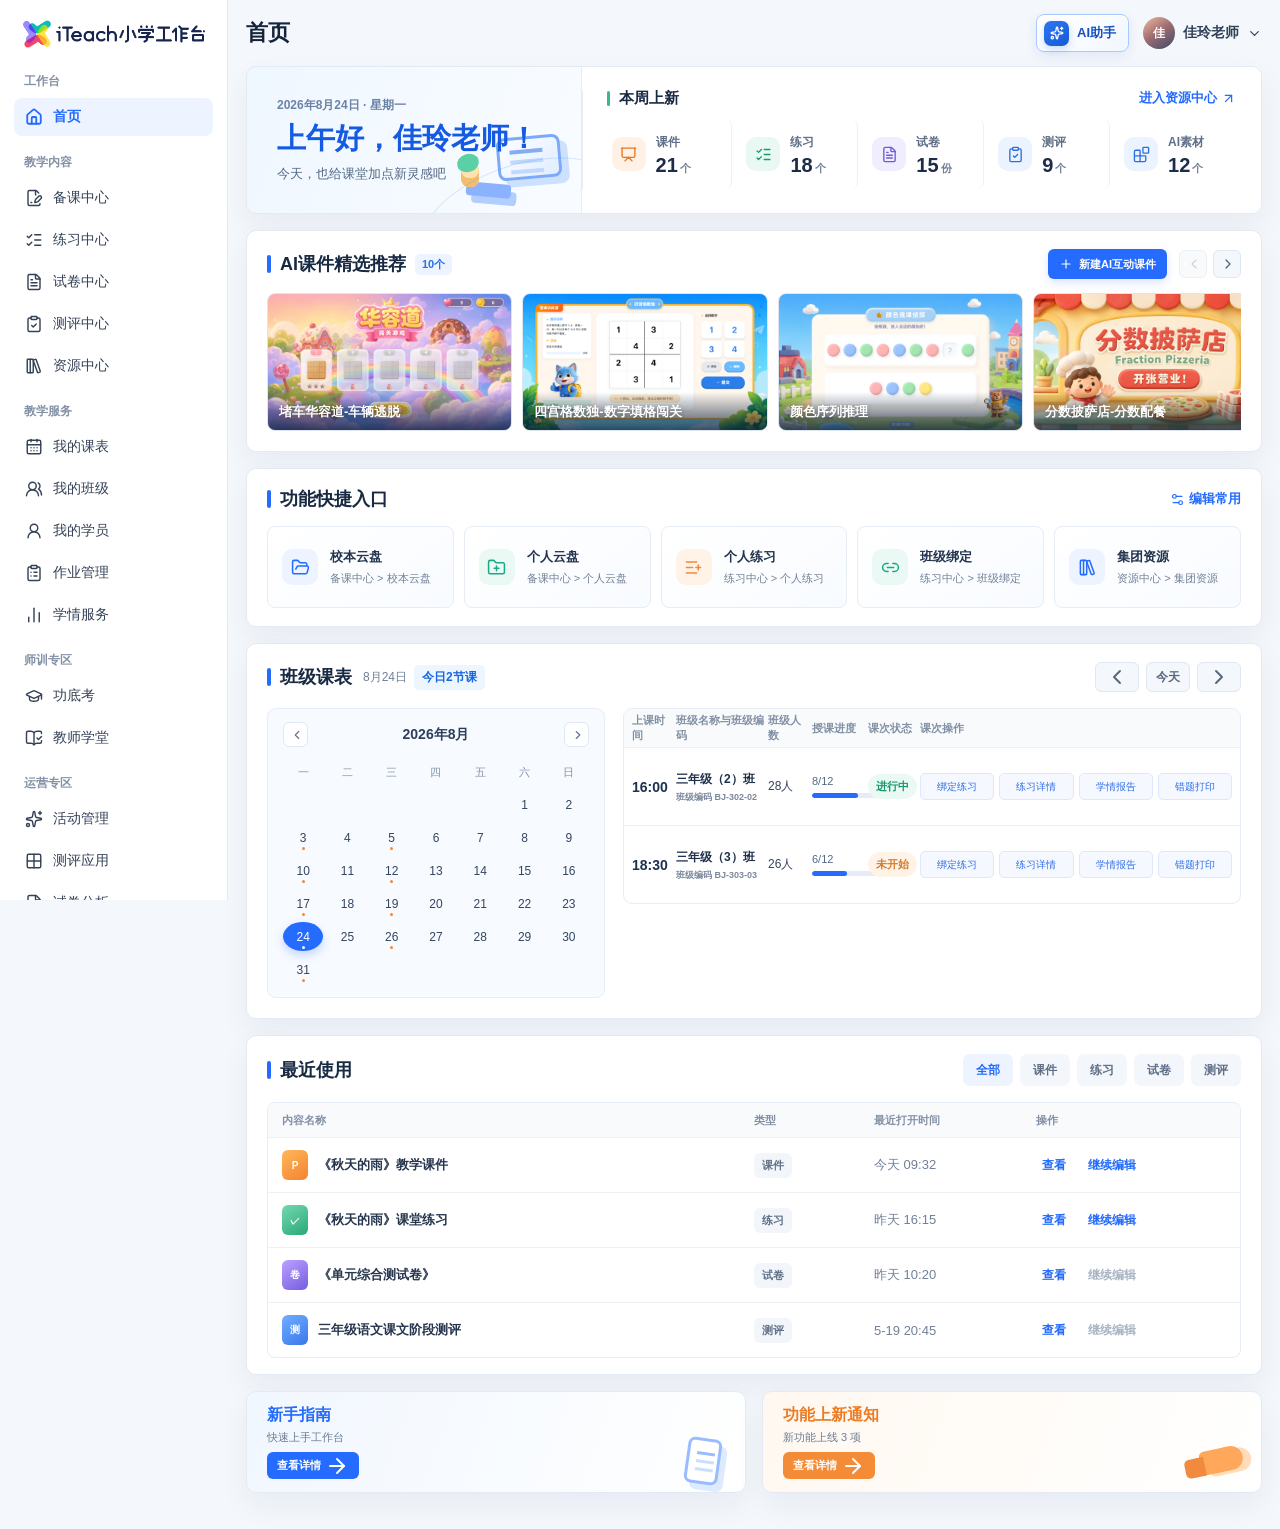
==== commit adeb21ee: "Optimize AI courseware cover loading" ====
--- a/index.html
+++ b/index.html
@@ -827,7 +827,7 @@
 
     function renderRecommendations() {
       const track = document.getElementById("recommendationTrack");
-      track.innerHTML = aiCoursewareRecommendations.map((item, index) => `<article class="recommendation-card"><div class="recommendation-cover"><img src="${item.image}" alt="${item.title}封面" /><h3 title="${item.title}">${item.title}</h3><button class="recommendation-preview" data-recommendation-preview="${index}" aria-label="试玩${item.title}"><i data-lucide="circle-play"></i>试玩一下</button></div></article>`).join("");
+      track.innerHTML = aiCoursewareRecommendations.map((item, index) => `<article class="recommendation-card"><div class="recommendation-cover"><img src="${item.image}" alt="${item.title}封面" loading="lazy" decoding="async" /><h3 title="${item.title}">${item.title}</h3><button class="recommendation-preview" data-recommendation-preview="${index}" aria-label="试玩${item.title}"><i data-lucide="circle-play"></i>试玩一下</button></div></article>`).join("");
       lucide.createIcons({ attrs: { "stroke-width": 1.9 } });
       window.requestAnimationFrame(updateRecommendationControls);
     }
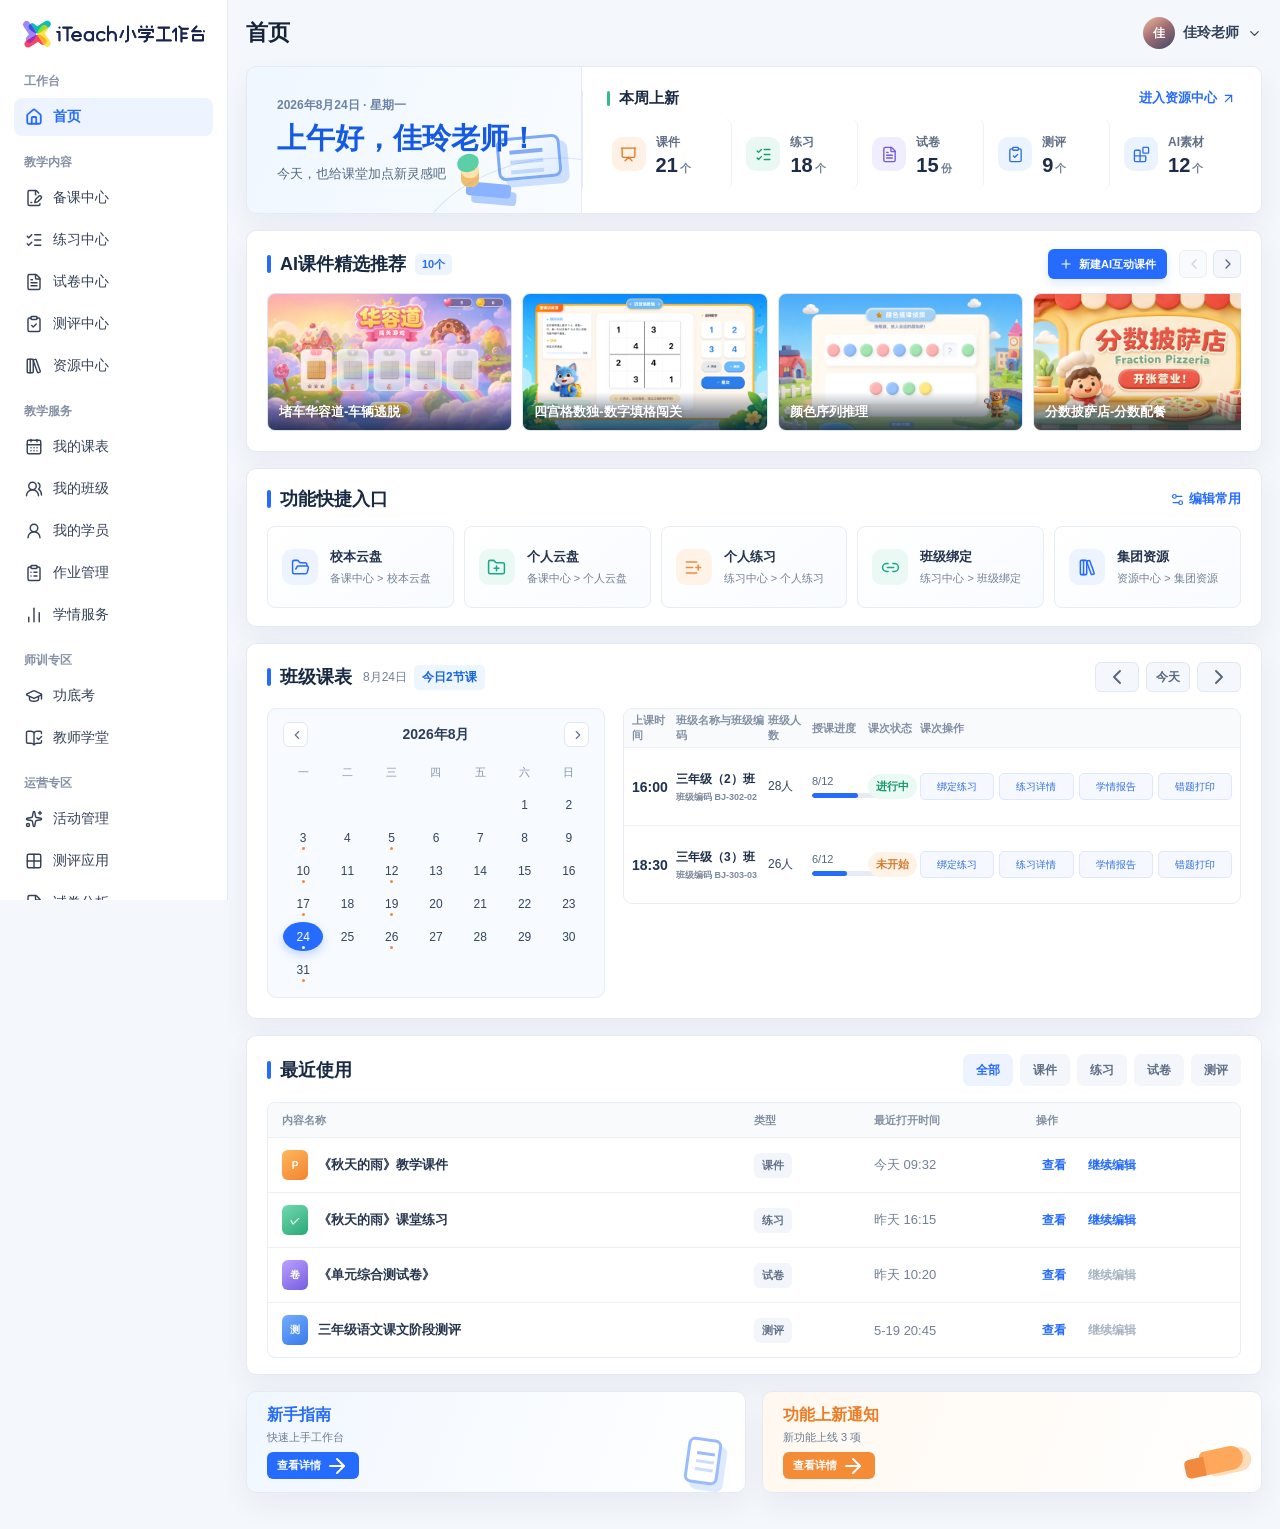
==== commit 1de76c26: "Remove top navigation AI assistant" ====
--- a/index.html
+++ b/index.html
@@ -544,7 +544,6 @@
             <button data-role="group">集团教研</button>
             <button data-role="multi">多角色</button>
           </div>
-          <button class="ai-top" id="aiAssistant"><span class="ai-top-mark"><i data-lucide="sparkles"></i></span><span class="ai-top-label">AI助手</span></button>
           <div class="user"><span class="avatar">佳</span><span>佳玲老师</span><i data-lucide="chevron-down"></i></div>
         </div>
       </header>
@@ -1158,7 +1157,6 @@
       toast("素材ID已复制");
     });
     document.getElementById("previewSameStyle").addEventListener("click", () => useRecommendationStyle(currentRecommendationIndex));
-    document.getElementById("aiAssistant").addEventListener("click", () => openAiDrawer("default"));
     document.getElementById("closeAiDrawer").addEventListener("click", closeAiDrawer);
     document.getElementById("aiDrawer").addEventListener("click", event => { if (event.target.id === "aiDrawer") closeAiDrawer(); });
     document.getElementById("runAiAgent").addEventListener("click", runAiAgent);
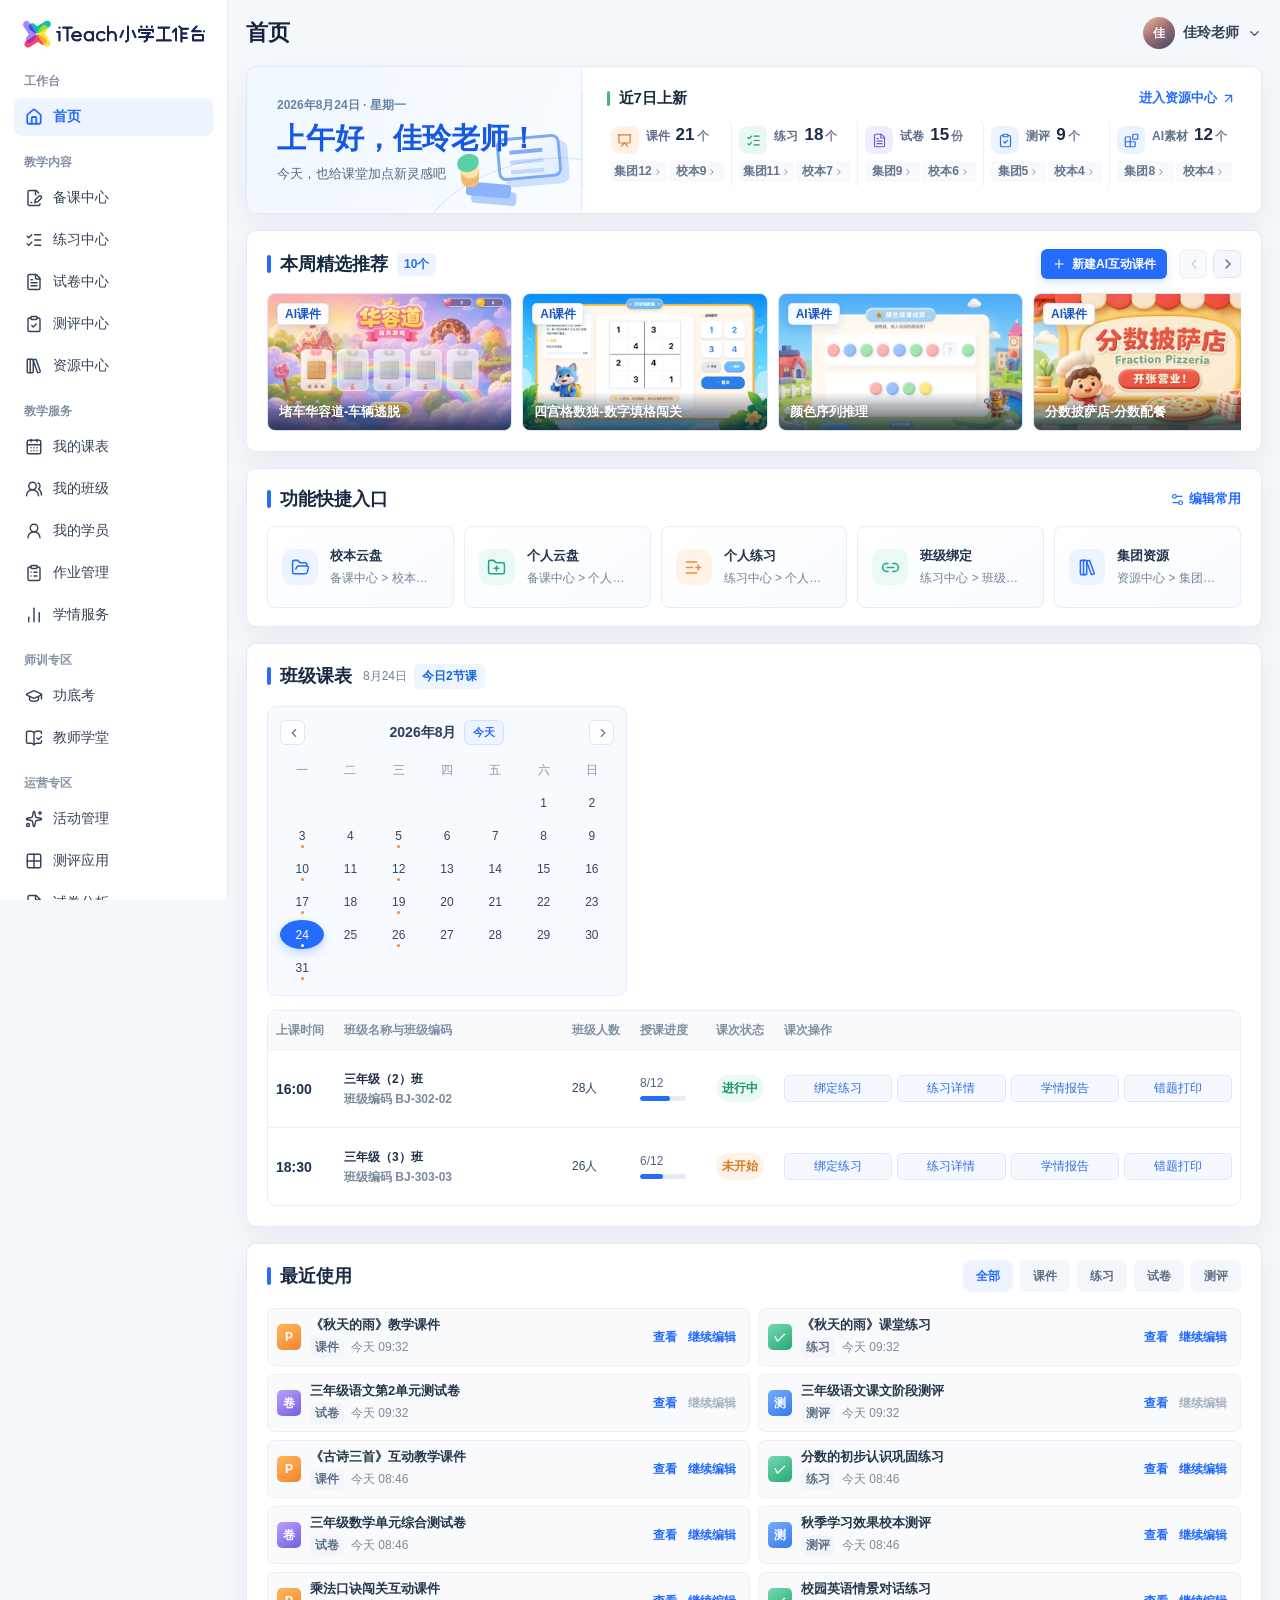
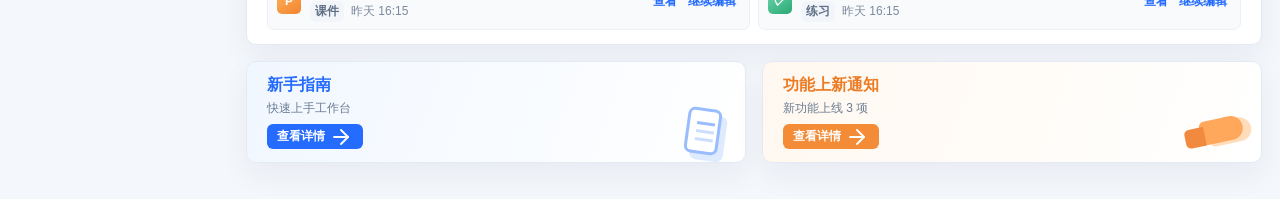
==== commit 8d2aa73c: "Add permission management and complete demo updates" ====
--- a/index.html
+++ b/index.html
@@ -5,6 +5,7 @@
   <meta name="viewport" content="width=device-width, initial-scale=1" />
   <title>iTeach 小学工作台 2.0 Demo</title>
   <script src="lucide.min.js"></script>
+  <link rel="stylesheet" href="permissions.css?v=20260903-2" />
   <style>
     :root {
       --bg: #f4f7fb;
@@ -31,7 +32,7 @@
     }
 
     * { box-sizing: border-box; }
-    body { margin: 0; min-width: 1180px; background: var(--bg); }
+    body { margin: 0; min-width: 1150px; background: var(--bg); }
     button, input { font: inherit; }
     button { border: 0; cursor: pointer; }
     [hidden] { display: none !important; }
@@ -81,7 +82,7 @@
     .top-actions { display: flex; align-items: center; gap: 12px; margin-left: auto; }
     .preview-switcher { display: flex; align-items: center; gap: 5px; padding: 4px; background: #edf2f8; border: 1px solid var(--line); border-radius: 8px; user-select: none; }
     .preview-switcher.is-hidden { opacity: 0; pointer-events: auto; }
-    .preview-switcher span { padding: 0 7px; color: #8996a8; font-size: 11px; font-weight: 700; }
+    .preview-switcher span { padding: 0 7px; color: #8996a8; font-size: 12px; font-weight: 700; }
     .preview-switcher button { height: 27px; padding: 0 9px; border-radius: 6px; color: #68758a; background: transparent; font-size: 12px; }
     .preview-switcher button.active { color: var(--blue); background: #fff; box-shadow: var(--shadow-small); font-weight: 800; }
     .ai-top { position: relative; height: 38px; display: inline-flex; align-items: center; gap: 8px; padding: 0 12px 0 7px; color: #174fbf; background: linear-gradient(135deg, #fff 15%, #f1f7ff); border: 1px solid #a9c8ff; border-radius: 8px; box-shadow: 0 4px 12px rgba(35,94,196,.09), inset 0 1px 0 rgba(255,255,255,.9); font-size: 13px; font-weight: 850; transition: transform .18s ease, border-color .18s ease, box-shadow .18s ease; }
@@ -93,7 +94,7 @@
     .icon-button { width: 38px; height: 38px; display: grid; place-items: center; color: #475770; background: transparent; border-radius: 8px; position: relative; }
     .icon-button:hover { background: #edf3fb; color: var(--blue); }
     .icon-button svg { width: 20px; height: 20px; }
-    .badge { position: absolute; top: -1px; right: -1px; min-width: 17px; height: 17px; padding: 0 4px; display: grid; place-items: center; color: white; background: #f35b48; border-radius: 20px; font-size: 10px; font-weight: 800; }
+    .badge { position: absolute; top: -1px; right: -1px; min-width: 17px; height: 17px; padding: 0 4px; display: grid; place-items: center; color: white; background: #f35b48; border-radius: 20px; font-size: 12px; font-weight: 800; }
     .user { display: flex; align-items: center; gap: 8px; padding-left: 2px; color: #314159; font-size: 14px; font-weight: 700; }
     .avatar { width: 32px; height: 32px; display: grid; place-items: center; border-radius: 50%; color: #fff; background: linear-gradient(145deg, #f3bb9d, #9d6b71 48%, #394a68); font-size: 12px; }
     .user svg { width: 15px; height: 15px; }
@@ -126,20 +127,25 @@
     .resource-summary .panel-title { font-size: 15px; }
     .resource-summary .panel-title::before { width: 3px; height: 15px; background: #36b98d; }
     .resource-items { display: grid; grid-template-columns: repeat(5, minmax(0, 1fr)); align-items: center; }
-    .resource-item { min-width: 0; min-height: 70px; display: grid; grid-template-columns: 34px minmax(0, 1fr); grid-template-rows: auto auto; column-gap: 10px; align-content: center; padding: 6px 14px; background: transparent; border-right: 1px solid #edf1f6; border-radius: 7px; transition: .18s ease; text-align: left; }
-    .resource-item:first-child { padding-left: 5px; }
-    .resource-item:last-child { border-right: 0; padding-right: 5px; }
+    .resource-item { min-width: 0; min-height: 70px; display: grid; grid-template-columns: 28px minmax(0, 1fr); grid-template-rows: auto auto; column-gap: 7px; align-content: center; padding: 5px 7px; background: transparent; border-right: 1px solid #edf1f6; border-radius: 7px; transition: .18s ease; text-align: left; }
+    .resource-item:first-child { padding-left: 4px; }
+    .resource-item:last-child { border-right: 0; padding-right: 4px; }
     .resource-item:hover { background: #f8fbff; }
     .resource-top { display: contents; color: #617087; font-size: 12px; font-weight: 700; white-space: nowrap; }
-    .resource-top > span:last-child { align-self: end; }
-    .resource-icon { grid-row: 1 / 3; width: 34px; height: 34px; display: grid; place-items: center; align-self: center; border-radius: 10px; }
-    .resource-icon svg { width: 17px; height: 17px; }
+    .resource-metric { grid-column: 2; min-width: 0; display: flex; align-items: baseline; gap: 6px; }
+    .resource-label { flex: 0 0 auto; }
+    .resource-icon { grid-row: 1; width: 28px; height: 28px; display: grid; place-items: center; align-self: center; border-radius: 8px; }
+    .resource-icon svg { width: 15px; height: 15px; }
     .resource-icon.orange { color: #e47725; background: #fff1e5; }
     .resource-icon.green { color: #159c72; background: #e9f8f2; }
     .resource-icon.purple { color: #725bd2; background: #f0edff; }
     .resource-icon.blue { color: #2c70dd; background: #ebf3ff; }
-    .resource-count { grid-column: 2; display: block; margin-top: 4px; color: #1d2d49; font-size: 20px; font-weight: 850; line-height: 1; }
-    .resource-count small { margin-left: 2px; color: #738096; font-size: 11px; font-weight: 700; }
+    .resource-count { display: block; margin: 0; color: #1d2d49; font-size: 17px; font-weight: 850; line-height: 1; }
+    .resource-count small { margin-left: 2px; color: #738096; font-size: 12px; font-weight: 700; }
+    .resource-scopes { grid-column: 1 / -1; display: grid; grid-template-columns: repeat(2, minmax(0, 1fr)); gap: 2px; margin-top: 7px; white-space: nowrap; }
+    .resource-scope-link { min-width: 0; display: inline-flex; align-items: center; justify-content: center; gap: 1px; padding: 2px 1px; color: #65758b; background: #f7f9fc; border-radius: 4px; font-size: 12px; font-weight: 700; }
+    .resource-scope-link:hover { color: var(--blue); }
+    .resource-scope-link svg { width: 10px; height: 10px; }
 
     .shortcuts { min-width: 0; padding: 16px 20px 18px; }
     .ai-courseware-recommendations { min-width: 0; overflow: hidden; padding: 18px 20px 20px; }
@@ -153,14 +159,14 @@
     .shortcut:nth-child(2n) .shortcut-icon { color: var(--teal); background: var(--teal-soft); }
     .shortcut:nth-child(3n) .shortcut-icon { color: var(--orange); background: var(--orange-soft); }
     .shortcut-label { display: -webkit-box; overflow: hidden; color: #24344e; font-size: 13px; font-weight: 800; line-height: 1.3; -webkit-box-orient: vertical; -webkit-line-clamp: 2; }
-    .shortcut-meta { overflow: hidden; margin-top: 5px; color: var(--muted); font-size: 11px; line-height: 1.35; text-overflow: ellipsis; white-space: nowrap; }
+    .shortcut-meta { overflow: hidden; margin-top: 5px; color: var(--muted); font-size: 12px; line-height: 1.35; text-overflow: ellipsis; white-space: nowrap; }
     .shortcut-copy { display: grid; min-width: 0; gap: 0; }
     .shortcut-empty { grid-column: 1 / -1; min-height: 82px; display: grid; place-items: center; color: var(--muted); background: #fbfcfe; border: 1px dashed var(--line-strong); border-radius: 8px; font-size: 13px; }
 
     .recommendation-title-wrap { display: flex; align-items: center; gap: 9px; }
-    .recommendation-count { padding: 3px 7px; color: #2770e7; background: #edf4ff; border-radius: 5px; font-size: 11px; font-weight: 800; }
+    .recommendation-count { padding: 3px 7px; color: #2770e7; background: #edf4ff; border-radius: 5px; font-size: 12px; font-weight: 800; }
     .recommendation-controls { display: flex; align-items: center; gap: 6px; }
-    .recommendation-create { height: 30px; display: inline-flex; align-items: center; gap: 6px; margin-right: 6px; padding: 0 11px; color: #fff; background: var(--blue); border-radius: 6px; box-shadow: 0 4px 10px rgba(36,107,254,.16); font-size: 11px; font-weight: 800; }
+    .recommendation-create { height: 30px; display: inline-flex; align-items: center; gap: 6px; margin-right: 6px; padding: 0 11px; color: #fff; background: var(--blue); border-radius: 6px; box-shadow: 0 4px 10px rgba(36,107,254,.16); font-size: 12px; font-weight: 800; }
     .recommendation-create:hover { background: #1559de; box-shadow: 0 6px 14px rgba(36,107,254,.22); }
     .recommendation-create svg { width: 14px; height: 14px; }
     .carousel-control { width: 28px; height: 28px; display: grid; place-items: center; color: #52657d; background: #f4f7fb; border: 1px solid #dfe7f1; border-radius: 6px; }
@@ -175,8 +181,9 @@
     .recommendation-cover::before { content: ""; position: absolute; inset: 0; z-index: 1; background: rgba(17,38,70,.34); opacity: 0; transition: opacity .2s ease; }
     .recommendation-cover::after { content: ""; position: absolute; z-index: 1; left: 0; right: 0; bottom: 0; height: 38px; background: linear-gradient(180deg, transparent, rgba(12,31,58,.78)); }
     .recommendation-cover img { width: 100%; height: 100%; display: block; object-fit: cover; }
+    .recommendation-type { position: absolute; z-index: 3; left: 9px; top: 9px; height: 22px; display: inline-flex; align-items: center; padding: 0 7px; color: #1757c7; background: rgba(255,255,255,.94); border: 1px solid rgba(216,230,255,.96); border-radius: 5px; box-shadow: 0 3px 9px rgba(17,48,96,.12); font-size: 12px; font-weight: 850; }
     .recommendation-card h3 { position: absolute; z-index: 2; left: 11px; right: 11px; bottom: 9px; overflow: hidden; margin: 0; color: #fff; font-size: 13px; font-weight: 800; line-height: 1.3; text-overflow: ellipsis; white-space: nowrap; text-shadow: 0 1px 5px rgba(0,0,0,.32); }
-    .recommendation-preview { position: absolute; z-index: 3; left: 50%; top: 46%; height: 32px; display: inline-flex; align-items: center; justify-content: center; gap: 5px; padding: 0 12px; color: #1f63d8; background: rgba(255,255,255,.97); border: 1px solid rgba(255,255,255,.92); border-radius: 6px; box-shadow: 0 7px 18px rgba(8,29,63,.22); font-size: 11px; font-weight: 800; white-space: nowrap; opacity: 0; pointer-events: none; transform: translate(-50%, -42%) scale(.96); transition: opacity .18s ease, transform .18s ease; }
+    .recommendation-preview { position: absolute; z-index: 3; left: 50%; top: 46%; height: 32px; display: inline-flex; align-items: center; justify-content: center; gap: 5px; padding: 0 12px; color: #1f63d8; background: rgba(255,255,255,.97); border: 1px solid rgba(255,255,255,.92); border-radius: 6px; box-shadow: 0 7px 18px rgba(8,29,63,.22); font-size: 12px; font-weight: 800; white-space: nowrap; opacity: 0; pointer-events: none; transform: translate(-50%, -42%) scale(.96); transition: opacity .18s ease, transform .18s ease; }
     .recommendation-preview svg { width: 14px; height: 14px; }
     .recommendation-card:hover .recommendation-cover::before, .recommendation-card:focus-within .recommendation-cover::before { opacity: 1; }
     .recommendation-card:hover .recommendation-preview, .recommendation-card:focus-within .recommendation-preview { opacity: 1; pointer-events: auto; transform: translate(-50%, -50%) scale(1); }
@@ -185,38 +192,40 @@
     .schedule-title-wrap { display: flex; align-items: center; gap: 11px; }
     .schedule-summary { display: inline-flex; align-items: center; gap: 7px; color: #718097; font-size: 12px; }
     .schedule-summary strong { padding: 4px 8px; color: #1766df; background: #edf5ff; border-radius: 5px; font-size: 12px; }
-    .schedule-toolbar { display: flex; align-items: center; gap: 7px; }
-    .toolbar-button { height: 30px; padding: 0 9px; display: inline-flex; align-items: center; gap: 5px; color: #56667c; background: #f4f7fb; border: 1px solid #e1e8f1; border-radius: 6px; font-size: 12px; font-weight: 700; }
-    .toolbar-button.active, .toolbar-button:hover { color: var(--blue); background: var(--blue-soft); border-color: #c9dcff; }
     .schedule-layout { display: grid; grid-template-columns: 338px minmax(0, 1fr); gap: 18px; align-items: stretch; }
     .calendar-box { padding: 13px 15px; background: #f7faff; border: 1px solid #e4edfb; border-radius: 9px; }
     .calendar-head { display: flex; align-items: center; justify-content: space-between; margin-bottom: 12px; }
+    .calendar-title-actions { display: flex; align-items: center; gap: 8px; }
     .calendar-head strong { color: #2c3e59; font-size: 14px; }
     .calendar-head button { width: 25px; height: 25px; display: grid; place-items: center; color: #617189; background: #fff; border: 1px solid #e0e8f3; border-radius: 6px; }
+    .calendar-head .calendar-today-button { width: auto; padding: 0 8px; color: var(--blue); background: #edf4ff; border-color: #cfe0fc; font-size: 11px; font-weight: 800; }
+    .calendar-head .calendar-today-button:hover { color: #fff; background: var(--blue); border-color: var(--blue); }
     .calendar-head svg { width: 14px; height: 14px; }
     .calendar-grid { display: grid; grid-template-columns: repeat(7, 1fr); gap: 4px; text-align: center; }
-    .calendar-grid span { height: 27px; display: grid; place-items: center; color: #8795aa; font-size: 11px; }
+    .calendar-grid span { height: 27px; display: grid; place-items: center; color: #8795aa; font-size: 12px; }
     .calendar-grid button { height: 29px; display: grid; place-items: center; color: #34455f; background: transparent; border-radius: 50%; font-size: 12px; position: relative; }
     .calendar-grid button.has-course::after { content: ""; position: absolute; bottom: 2px; width: 3px; height: 3px; border-radius: 50%; background: var(--orange); }
     .calendar-grid button.selected { color: #fff; background: var(--blue); box-shadow: 0 4px 10px rgba(36,107,254,.25); }
     .calendar-grid button.selected::after { background: #fff; }
     .lesson-table { min-width: 0; align-self: start; border: 1px solid #e7edf5; border-radius: 9px; overflow: hidden; }
     .lesson-head, .lesson-row { display: grid; grid-template-columns: minmax(72px, .6fr) minmax(150px, .9fr) minmax(84px, .55fr) minmax(120px, .75fr) minmax(92px, .65fr) minmax(360px, 2.4fr); gap: 8px; align-items: center; }
-    .lesson-head { min-height: 38px; padding: 0 14px; color: #8190a4; background: #f8fafc; font-size: 11px; font-weight: 700; }
+    .lesson-head { min-height: 38px; padding: 0 14px; color: #8190a4; background: #f8fafc; font-size: 12px; font-weight: 700; }
+    .lesson-head > span { overflow: hidden; text-overflow: ellipsis; white-space: nowrap; }
     .lesson-row { min-height: 78px; padding: 10px 14px; color: #34445c; border-top: 1px solid #edf1f6; font-size: 12px; }
     #lessonTableBody { min-height: 0; }
     .lesson-time { color: #1d3151; font-weight: 800; font-size: 14px; }
-    .lesson-main strong { display: block; margin-bottom: 4px; color: #1f304b; font-size: 14px; }
-    .lesson-main em { display: block; color: #7b899d; font-size: 10px; font-style: normal; font-weight: 600; line-height: 1.2; white-space: nowrap; }
+    .lesson-main { min-width: 0; }
+    .lesson-main strong { display: block; overflow: hidden; margin-bottom: 4px; color: #1f304b; font-size: 14px; text-overflow: ellipsis; white-space: nowrap; }
+    .lesson-main em { display: block; overflow: hidden; color: #7b899d; font-size: 12px; font-style: normal; font-weight: 600; line-height: 1.2; text-overflow: ellipsis; white-space: nowrap; }
     .progress-wrap { display: grid; gap: 6px; }
-    .progress-text { color: #526984; font-size: 11px; }
+    .progress-text { color: #526984; font-size: 12px; }
     .progress-bar { width: 70px; height: 5px; overflow: hidden; background: #e5ecf5; border-radius: 5px; }
     .progress-bar i { display: block; height: 100%; background: var(--blue); border-radius: 5px; }
-    .status { width: max-content; padding: 5px 8px; border-radius: 20px; font-size: 11px; font-weight: 800; }
+    .status { width: max-content; padding: 5px 8px; border-radius: 20px; font-size: 12px; font-weight: 800; }
     .status.in { color: #15966d; background: var(--teal-soft); }
     .status.wait { color: #d57924; background: var(--orange-soft); }
     .action-row { width: 100%; display: grid; grid-template-columns: repeat(4, minmax(0, 1fr)); gap: 5px; }
-    .lesson-action { min-width: 0; height: 27px; display: inline-flex; align-items: center; justify-content: center; gap: 4px; padding: 0 6px; color: #2e6de7; background: #f5f8ff; border: 1px solid #dce8ff; border-radius: 5px; font-size: 11px; white-space: nowrap; }
+    .lesson-action { min-width: 0; height: 27px; display: inline-flex; align-items: center; justify-content: center; gap: 4px; padding: 0 6px; color: #2e6de7; background: #f5f8ff; border: 1px solid #dce8ff; border-radius: 5px; font-size: 12px; white-space: nowrap; }
     .lesson-action:hover { color: #fff; background: var(--blue); border-color: var(--blue); }
     .lesson-action svg { width: 13px; height: 13px; }
     .lesson-empty { min-height: 194px; display: grid; place-items: center; padding: 24px; border-top: 1px solid #edf1f6; text-align: center; }
@@ -225,26 +234,78 @@
     .lesson-empty strong { display: block; margin-bottom: 5px; color: #34455f; font-size: 14px; }
     .lesson-empty span { color: #8795aa; font-size: 12px; }
 
-    .recent { padding: 18px 20px 16px; }
+    .recent { padding: 16px 20px 14px; }
     .resource-tabs { display: flex; gap: 7px; flex-wrap: wrap; }
     .resource-tab { height: 32px; padding: 0 13px; color: #607087; background: #f3f6fa; border-radius: 7px; font-size: 12px; font-weight: 700; }
     .resource-tab.active, .resource-tab:hover { color: var(--blue); background: var(--blue-soft); }
-    .recent-table { border: 1px solid #e7edf5; border-radius: 8px; overflow: hidden; }
-    .recent-head, .recent-row { display: grid; grid-template-columns: minmax(0, 1fr) 108px 150px 190px; gap: 12px; align-items: center; }
-    .recent-head { min-height: 34px; padding: 0 14px; color: #8290a4; background: #f8fafc; font-size: 11px; font-weight: 700; }
-    .recent-row { min-height: 55px; padding: 0 14px; border-top: 1px solid #edf1f6; font-size: 13px; }
-    .recent-name { display: flex; align-items: center; gap: 10px; min-width: 0; color: #26364e; font-weight: 800; }
-    .file-icon { width: 26px; height: 30px; display: grid; place-items: center; flex: 0 0 auto; color: #fff; border-radius: 6px; font-size: 10px; font-weight: 900; }
+    .recent-grid { display: grid; grid-template-columns: repeat(2, minmax(0, 1fr)); gap: 8px; }
+    .recent-row { min-width: 0; min-height: 54px; display: flex; align-items: center; justify-content: space-between; gap: 8px; padding: 7px 9px; background: #f8fafc; border: 1px solid #edf1f6; border-radius: 7px; font-size: 12px; transition: background .16s ease, border-color .16s ease, box-shadow .16s ease, transform .16s ease; }
+    .recent-row:hover { z-index: 1; background: #fff; border-color: #c9dcff; box-shadow: 0 5px 14px rgba(36,107,254,.08); transform: translateY(-1px); }
+    .recent-name { display: flex; align-items: center; gap: 9px; min-width: 0; color: #26364e; }
+    .recent-copy { min-width: 0; display: grid; gap: 3px; }
+    .recent-copy strong { overflow: hidden; color: #26364e; font-size: 13px; font-weight: 800; text-overflow: ellipsis; white-space: nowrap; }
+    .recent-meta { display: flex; align-items: center; gap: 7px; color: #7b899c; font-size: 12px; }
+    .recent-meta .type-chip { padding: 2px 5px; }
+    .file-icon { width: 24px; height: 26px; display: grid; place-items: center; flex: 0 0 auto; color: #fff; border-radius: 5px; font-size: 12px; font-weight: 900; }
     .file-icon.course { background: linear-gradient(145deg, #ffb75b, #f38330); }
     .file-icon.practice { background: linear-gradient(145deg, #74d9b0, #29a876); }
     .file-icon.paper { background: linear-gradient(145deg, #bba1ff, #755cdf); }
     .file-icon.test { background: linear-gradient(145deg, #73adff, #3779ea); }
     .ellipsis { overflow: hidden; text-overflow: ellipsis; white-space: nowrap; }
-    .type-chip { width: max-content; padding: 5px 8px; color: #617188; background: #f2f5f9; border-radius: 6px; font-size: 11px; font-weight: 700; }
-    .recent-actions { display: flex; align-items: center; gap: 10px; }
-    .recent-action { color: var(--blue); background: transparent; font-size: 12px; font-weight: 700; text-align: left; }
-    .recent-action:hover { text-decoration: underline; }
+    .type-chip { width: max-content; padding: 5px 8px; color: #617188; background: #f2f5f9; border-radius: 6px; font-size: 12px; font-weight: 700; }
+    .recent-actions { display: flex; align-items: center; flex: 0 0 auto; gap: 3px; }
+    .recent-action { padding: 3px 4px; color: var(--blue); background: transparent; border-radius: 4px; font-size: 12px; font-weight: 700; text-align: left; white-space: nowrap; }
+    .recent-action:hover { background: var(--blue-soft); }
     .recent-action:disabled { color: #aab5c4; cursor: not-allowed; text-decoration: none; }
+    .recent-empty { grid-column: 1 / -1; min-height: 108px; display: grid; place-items: center; color: #8491a6; border-bottom: 1px solid #edf1f6; font-size: 12px; }
+
+    .recommendation-config-view { gap: 9px; }
+    .recommendation-config-workspace { min-height: 560px; padding: 18px 22px 24px; background: #fff; border: 1px solid var(--line); border-radius: 9px; box-shadow: var(--shadow); }
+    .config-overview { display: grid; grid-template-columns: 1.25fr .8fr .9fr; gap: 0; padding: 13px 0; border-top: 1px solid #e8edf4; border-bottom: 1px solid #e8edf4; }
+    .config-stat { min-width: 0; padding: 0 18px; border-right: 1px solid #e8edf4; }
+    .config-stat:first-child { padding-left: 0; }
+    .config-stat:last-child { border-right: 0; }
+    .config-stat span { display: block; margin-bottom: 5px; color: #8491a6; font-size: 12px; }
+    .config-stat strong { display: block; overflow: hidden; color: #26364e; font-size: 13px; text-overflow: ellipsis; white-space: nowrap; }
+    .config-toolbar { min-height: 50px; display: flex; align-items: center; justify-content: space-between; gap: 12px; }
+    .config-toolbar p { margin: 0; color: #748399; font-size: 12px; }
+    .config-actions { display: flex; align-items: center; gap: 8px; }
+    .config-button { height: 30px; display: inline-flex; align-items: center; gap: 5px; padding: 0 10px; color: #50627a; background: #fff; border: 1px solid #dfe7f1; border-radius: 6px; font-size: 12px; font-weight: 750; }
+    .config-button.primary { color: #fff; background: var(--blue); border-color: var(--blue); }
+    .config-button:hover { color: var(--blue); border-color: #b9cff3; background: #f5f9ff; }
+    .config-button.primary:hover { color: #fff; background: #1559de; }
+    .config-button svg { width: 14px; height: 14px; }
+    .config-table { border-top: 1px solid #e8edf4; }
+    .config-head, .config-row { display: grid; grid-template-columns: 56px minmax(250px, 1.6fr) minmax(180px, .9fr) 112px 64px; gap: 12px; align-items: center; }
+    .config-head { min-height: 36px; padding: 0 12px; color: #8794a7; background: #f8fafc; font-size: 12px; font-weight: 750; }
+    .config-row { min-height: 57px; padding: 7px 12px; border-bottom: 1px solid #edf1f6; font-size: 12px; transition: background .15s ease; }
+    .config-row.dragging { background: #edf4ff; opacity: .58; }
+    .config-order { display: flex; align-items: center; gap: 8px; color: #718096; }
+    .config-order svg { width: 15px; height: 15px; cursor: grab; }
+    .config-content { min-width: 0; display: flex; align-items: center; gap: 10px; }
+    .config-content img { width: 64px; aspect-ratio: 16 / 9; object-fit: cover; border-radius: 5px; border: 1px solid #e1e8f1; }
+    .config-content-copy { min-width: 0; display: grid; gap: 4px; }
+    .config-content-copy strong { overflow: hidden; color: #26364e; text-overflow: ellipsis; white-space: nowrap; }
+    .recommendation-type-static { width: max-content; padding: 2px 5px; color: #2368dd; background: #edf4ff; border-radius: 4px; font-size: 12px; font-weight: 750; }
+    .config-evidence { display: flex; align-items: center; gap: 14px; color: #617188; }
+    .config-evidence strong { color: #26364e; }
+    .config-source { width: max-content; padding: 4px 7px; color: #2368dd; background: #edf4ff; border-radius: 5px; font-size: 12px; font-weight: 750; }
+    .config-source.manual { color: #a25a15; background: #fff3e7; }
+    .config-row-actions { display: flex; align-items: center; gap: 10px; }
+    .config-row-actions button { padding: 0; color: var(--blue); background: transparent; font-size: 12px; font-weight: 750; }
+    .config-row-actions button:hover { text-decoration: underline; }
+    .candidate-section { margin-top: 20px; border-top: 1px solid #e8edf4; }
+    .candidate-head { min-height: 54px; display: flex; align-items: center; justify-content: space-between; gap: 16px; }
+    .candidate-head h3 { margin: 0 0 3px; color: #22344e; font-size: 15px; }
+    .candidate-head p { margin: 0; color: #7a899d; font-size: 12px; }
+    .candidate-status { display: flex; align-items: center; gap: 10px; color: #64758b; font-size: 12px; }
+    .candidate-list { display: grid; grid-template-columns: repeat(3, minmax(0, 1fr)); gap: 9px; }
+    .candidate-card { min-width: 0; display: grid; grid-template-columns: 76px minmax(0, 1fr) auto; align-items: center; gap: 9px; padding: 9px; background: #f9fbfe; border: 1px solid #e3eaf3; border-radius: 7px; }
+    .candidate-card img { width: 76px; aspect-ratio: 16 / 9; object-fit: cover; border-radius: 5px; }
+    .candidate-copy { min-width: 0; }
+    .candidate-copy strong { display: block; overflow: hidden; color: #2a3a50; font-size: 12px; text-overflow: ellipsis; white-space: nowrap; }
+    .candidate-copy span { display: block; margin-top: 4px; color: #7a899d; font-size: 12px; }
+    .candidate-add { color: var(--blue); background: transparent; font-size: 12px; font-weight: 800; white-space: nowrap; }
 
     .bottom-grid { display: grid; grid-template-columns: 1fr 1fr; gap: 16px; }
     .info-card { min-height: 102px; height: 102px; display: flex; flex-direction: column; align-items: flex-start; position: relative; overflow: hidden; padding: 13px 20px; }
@@ -253,8 +314,8 @@
     .info-card h3 { margin: 0 0 4px; font-size: 16px; }
     .info-card.blue h3 { color: var(--blue); }
     .info-card.orange h3 { color: #ec7b23; }
-    .info-card p { margin: 0 0 7px; color: #6b7d93; font-size: 11px; }
-    .info-card .info-cta { height: 27px; display: inline-flex; align-items: center; gap: 4px; margin-top: auto; padding: 0 10px; color: #fff; border-radius: 6px; font-size: 11px; font-weight: 800; }
+    .info-card p { margin: 0 0 7px; color: #6b7d93; font-size: 12px; }
+    .info-card .info-cta { height: 27px; display: inline-flex; align-items: center; gap: 4px; margin-top: auto; padding: 0 10px; color: #fff; border-radius: 6px; font-size: 12px; font-weight: 800; }
     .info-card.blue .info-cta { background: var(--blue); }
     .info-card.orange .info-cta { background: #f48b36; }
     .info-art { position: absolute; right: 28px; bottom: 10px; width: 112px; height: 76px; opacity: .87; }
@@ -311,16 +372,16 @@
     .resource-tile:hover .resource-cover img { transform: scale(1.025); }
     .resource-tile-body { padding: 9px 1px 0; }
     .resource-title-line { display: flex; align-items: center; gap: 6px; min-width: 0; margin-bottom: 7px; }
-    .resource-id { padding: 2px 4px; flex: 0 0 auto; color: #2670e8; background: #eaf3ff; border-radius: 4px; font-size: 10px; }
+    .resource-id { padding: 2px 4px; flex: 0 0 auto; color: #2670e8; background: #eaf3ff; border-radius: 4px; font-size: 12px; }
     .resource-tile h3 { overflow: hidden; margin: 0; color: #29364a; font-size: 13px; font-weight: 700; text-overflow: ellipsis; white-space: nowrap; }
-    .resource-tile-meta { display: flex; align-items: center; justify-content: space-between; gap: 8px; color: #8995a7; font-size: 10px; }
+    .resource-tile-meta { display: flex; align-items: center; justify-content: space-between; gap: 8px; color: #8995a7; font-size: 12px; }
     .resource-stats { display: flex; align-items: center; gap: 10px; }
     .resource-stats span { display: inline-flex; align-items: center; gap: 3px; }
     .resource-stats svg { width: 12px; height: 12px; }
     .scope { color: #3975dd; background: var(--blue-soft); border-radius: 4px; padding: 3px 5px; }
     .resource-tile-actions { display: flex; gap: 10px; margin-top: 7px; opacity: 0; transition: .18s ease; }
     .resource-tile:hover .resource-tile-actions { opacity: 1; }
-    .resource-tile-actions button { padding: 0; color: var(--blue); background: transparent; font-size: 11px; font-weight: 700; }
+    .resource-tile-actions button { padding: 0; color: var(--blue); background: transparent; font-size: 12px; font-weight: 700; }
     .resource-pagination { display: flex; align-items: center; justify-content: center; gap: 6px; margin-top: 22px; color: #65748a; font-size: 12px; }
     .page-button { width: 30px; height: 30px; color: #526178; background: #fff; border: 1px solid var(--line); border-radius: 5px; }
     .page-button svg { width: 14px; height: 14px; vertical-align: middle; }
@@ -353,54 +414,63 @@
     .ai-send:disabled { cursor: wait; opacity: .72; }
     .ai-send svg { width: 15px; height: 15px; }
     .ai-suggestions { display: grid; grid-template-columns: repeat(2, minmax(0, 1fr)); gap: 7px; }
-    .ai-suggestion { min-width: 0; min-height: 39px; display: flex; align-items: center; gap: 7px; padding: 8px 10px; overflow: hidden; color: #426184; background: #f6f9fd; border: 1px solid #e0e8f3; border-radius: 6px; font-size: 11px; text-align: left; text-overflow: ellipsis; white-space: nowrap; }
+    .ai-suggestion { min-width: 0; min-height: 39px; display: flex; align-items: center; gap: 7px; padding: 8px 10px; overflow: hidden; color: #426184; background: #f6f9fd; border: 1px solid #e0e8f3; border-radius: 6px; font-size: 12px; text-align: left; text-overflow: ellipsis; white-space: nowrap; }
     .ai-suggestion svg { width: 14px; height: 14px; flex: 0 0 auto; color: #5b8de7; }
     .ai-suggestion:hover { color: var(--blue); border-color: #b8d2ff; background: var(--blue-soft); }
     .ai-prompt-box.courseware-mode .ai-suggestions { display: none; }
     .ai-result { padding: 17px; background: #fff; border: 1px solid #dfe8f4; border-radius: 8px; }
     .ai-result-head { display: flex; align-items: flex-start; justify-content: space-between; gap: 12px; margin-bottom: 13px; }
     .ai-result-head h3 { margin: 0 0 5px; color: #20334f; font-size: 15px; }
-    .ai-result-head p { margin: 0; color: #74849a; font-size: 11px; line-height: 1.5; }
-    .ai-result-status { display: inline-flex; align-items: center; gap: 5px; flex: 0 0 auto; color: #168764; font-size: 11px; font-weight: 800; }
+    .ai-result-head p { margin: 0; color: #74849a; font-size: 12px; line-height: 1.5; }
+    .ai-result-status { display: inline-flex; align-items: center; gap: 5px; flex: 0 0 auto; color: #168764; font-size: 12px; font-weight: 800; }
     .ai-result-status svg { width: 14px; height: 14px; }
     .ai-package { display: grid; gap: 8px; }
     .ai-package-item { display: grid; grid-template-columns: 34px minmax(0, 1fr) auto; align-items: center; gap: 10px; padding: 10px; background: #f8fafd; border: 1px solid #edf1f6; border-radius: 7px; }
     .ai-package-icon { width: 34px; height: 34px; display: grid; place-items: center; color: #3472df; background: #eaf2ff; border-radius: 7px; }
     .ai-package-icon svg { width: 17px; height: 17px; }
     .ai-package-copy strong { display: block; margin-bottom: 3px; color: #2a3a51; font-size: 12px; }
-    .ai-package-copy span { color: #8390a3; font-size: 10px; }
-    .ai-package-action { color: var(--blue); background: transparent; font-size: 11px; font-weight: 800; }
+    .ai-package-copy span { color: #8390a3; font-size: 12px; }
+    .ai-package-action { color: var(--blue); background: transparent; font-size: 12px; font-weight: 800; }
     .ai-result-actions { display: flex; justify-content: flex-end; gap: 8px; margin-top: 14px; }
     .ai-result-actions button { height: 34px; padding: 0 12px; border-radius: 6px; font-size: 12px; font-weight: 800; }
     .ai-secondary { color: #3566b9; background: #edf4ff; }
     .ai-primary { color: #fff; background: var(--blue); }
-    .ai-guardrail { display: flex; align-items: flex-start; gap: 8px; color: #728199; font-size: 11px; line-height: 1.55; }
+    .ai-guardrail { display: flex; align-items: flex-start; gap: 8px; color: #728199; font-size: 12px; line-height: 1.55; }
     .ai-guardrail svg { width: 15px; height: 15px; flex: 0 0 auto; margin-top: 1px; color: #4d83df; }
 
     .modal-backdrop { position: fixed; inset: 0; z-index: 20; display: grid; place-items: center; padding: 20px; background: rgba(25, 43, 70, .34); }
     .modal { width: min(860px, 100%); max-height: 88vh; overflow: auto; padding: 24px; background: #fff; border: 1px solid var(--line); border-radius: 12px; box-shadow: 0 24px 80px rgba(26,47,84,.22); }
     .modal-head { position: sticky; top: -24px; z-index: 2; display: flex; justify-content: space-between; gap: 14px; align-items: flex-start; margin: -24px -24px 20px; padding: 20px 24px 14px; background: rgba(255,255,255,.97); border-bottom: 1px solid #edf1f6; backdrop-filter: blur(10px); }
-    .modal-head h2 { margin: 0 0 6px; font-size: 20px; }
+    .modal-head h2 { margin: 0; font-size: 20px; }
     .modal-head p { margin: 0; color: var(--muted); font-size: 13px; }
     .modal-close { width: 32px; height: 32px; display: grid; place-items: center; color: #607087; background: #f3f6fa; border-radius: 7px; }
     .modal-close svg { width: 17px; height: 17px; }
     .role-block { margin-bottom: 18px; }
-    .selection-head, .available-head { display: flex; align-items: center; justify-content: space-between; gap: 12px; }
+    .selection-head { display: flex; align-items: center; justify-content: space-between; gap: 12px; }
     .selection-head { margin-bottom: 9px; }
-    .selection-head h3, .available-head h3 { margin: 0; color: #22344e; font-size: 14px; }
-    .selection-head span, .available-head span { color: var(--muted); font-size: 11px; }
-    .selected-list { display: grid; grid-template-columns: repeat(2, minmax(0, 1fr)); gap: 7px; margin-bottom: 18px; padding: 9px; background: #f6f9fd; border: 1px solid #e0e8f2; border-radius: 8px; }
-    .selected-row { min-width: 0; min-height: 46px; display: grid; grid-template-columns: 24px minmax(0, 1fr); align-items: center; gap: 8px; padding: 6px 9px; background: #fff; border: 1px solid #e1e8f2; border-radius: 6px; cursor: grab; touch-action: none; user-select: none; transition: border-color .14s ease, background .14s ease, box-shadow .14s ease, opacity .14s ease, transform .14s ease; }
-    .selected-row:hover { border-color: #b8d1fb; box-shadow: 0 3px 9px rgba(36,107,254,.07); }
-    .selected-row.dragging { opacity: .42; cursor: grabbing; }
-    .selected-row.drag-over { background: #edf4ff; border-color: #75a5fa; box-shadow: inset 0 0 0 1px rgba(36,107,254,.12); }
-    .drag-handle { width: 24px; height: 30px; display: grid; place-items: center; color: #8090a6; border-radius: 5px; }
+    .selection-head h3 { margin: 0; color: #22344e; font-size: 14px; }
+    .selection-head span { color: var(--muted); font-size: 12px; }
+    .selected-list { position: relative; isolation: isolate; display: grid; grid-template-columns: repeat(4, minmax(0, 1fr)); gap: 6px; min-height: 58px; margin-bottom: 14px; padding: 8px; background: #f6f9fd; border: 1px solid #e0e8f2; border-radius: 8px; transition: background .18s ease, border-color .18s ease, box-shadow .18s ease; }
+    .selected-list.is-sorting { background: #f2f7ff; border-color: #a9c8ff; box-shadow: inset 0 0 0 1px rgba(36,107,254,.08); }
+    .selected-row { position: relative; min-width: 0; min-height: 42px; display: grid; grid-template-columns: 20px minmax(0, 1fr); align-items: center; gap: 5px; padding: 5px 6px; background: #fff; border: 1px solid #e1e8f2; border-radius: 6px; cursor: grab; touch-action: none; user-select: none; will-change: transform; transition: border-color .16s ease, background .16s ease, box-shadow .16s ease, transform .2s cubic-bezier(.2,.8,.2,1); }
+    .selected-row:hover { border-color: #a9c8ff; box-shadow: 0 4px 12px rgba(36,107,254,.09); }
+    .selected-row:hover .drag-handle, .selected-row:focus-visible .drag-handle { color: var(--blue); background: #edf4ff; }
+    .selected-row:focus-visible { outline: 2px solid rgba(36,107,254,.28); outline-offset: 2px; }
+    .selected-row.dragging { color: transparent; background: repeating-linear-gradient(135deg, #f8fbff, #f8fbff 7px, #eef5ff 7px, #eef5ff 14px); border-color: #79a8fa; border-style: dashed; box-shadow: inset 0 0 0 1px rgba(36,107,254,.06); cursor: grabbing; pointer-events: none; }
+    .selected-row.dragging > * { opacity: 0; }
+    .selected-row.dragging::after { content: "放到这里"; position: absolute; inset: 0; display: grid; place-items: center; color: #4d7fd8; font-size: 12px; font-weight: 700; }
+    .selected-row.drop-settled { animation: shortcut-drop-settle .24s cubic-bezier(.2,.8,.2,1); }
+    .drag-handle { width: 20px; height: 28px; display: grid; place-items: center; color: #8090a6; border-radius: 5px; transition: color .16s ease, background .16s ease; }
     .drag-handle svg { width: 15px; height: 15px; }
+    .shortcut-drag-ghost { position: fixed; z-index: 100; left: 0; top: 0; margin: 0; pointer-events: none; opacity: .98; border-color: #5f96f5; box-shadow: 0 14px 32px rgba(24,69,145,.2), 0 3px 8px rgba(24,69,145,.12); transform-origin: center; will-change: transform; }
+    .shortcut-drag-ghost .drag-handle { color: var(--blue); background: #edf4ff; }
+    body.shortcut-sorting { cursor: grabbing; }
+    @keyframes shortcut-drop-settle { 0% { transform: scale(.97); box-shadow: 0 0 0 2px rgba(36,107,254,.16); } 65% { transform: scale(1.015); } 100% { transform: scale(1); box-shadow: none; } }
+    @media (prefers-reduced-motion: reduce) { .selected-list, .selected-row, .drag-handle { transition: none; } .selected-row.drop-settled { animation: none; } }
     .selected-copy { min-width: 0; }
     .selected-copy strong { display: block; margin-bottom: 2px; color: #2b3e58; font-size: 12px; }
-    .selected-copy small { display: block; overflow: hidden; color: #8190a4; font-size: 10px; text-overflow: ellipsis; white-space: nowrap; }
+    .selected-copy small { display: block; overflow: hidden; color: #8190a4; font-size: 12px; text-overflow: ellipsis; white-space: nowrap; }
     .selected-empty { grid-column: 1 / -1; padding: 12px; color: #8593a6; text-align: center; font-size: 12px; }
-    .available-head { margin-bottom: 9px; }
     .menu-groups { display: grid; gap: 12px; }
     .menu-group { padding: 11px; background: #fbfcfe; border: 1px solid #e5ebf3; border-radius: 8px; }
     .menu-group h4 { margin: 0 0 9px; color: #506077; font-size: 12px; }
@@ -408,14 +478,35 @@
     .option { min-height: 45px; display: flex; align-items: center; gap: 8px; padding: 5px 9px; color: #46566c; background: #fff; border: 1px solid var(--line); border-radius: 7px; font-size: 12px; }
     .option > span { display: grid; min-width: 0; gap: 3px; }
     .option strong { overflow: hidden; font-size: 12px; line-height: 1.3; }
-    .option small { overflow: hidden; color: var(--muted); font-size: 10px; text-overflow: ellipsis; white-space: nowrap; }
+    .option small { overflow: hidden; color: var(--muted); font-size: 12px; text-overflow: ellipsis; white-space: nowrap; }
     .option input { accent-color: var(--blue); }
     .option:has(input:checked) { color: #1f5fd5; background: var(--blue-soft); border-color: #bcd4ff; }
+    .recommendation-add-backdrop { z-index: 45; }
+    .recommendation-add-modal { width: min(760px, 100%); }
+    .recommendation-add-tools { display: grid; grid-template-columns: minmax(0, 1fr) auto; gap: 12px; align-items: center; margin-bottom: 12px; }
+    .recommendation-add-search { height: 38px; display: flex; align-items: center; gap: 8px; padding: 0 11px; background: #f8fafc; border: 1px solid #dfe7f1; border-radius: 7px; }
+    .recommendation-add-search svg { width: 16px; height: 16px; color: #7b899d; }
+    .recommendation-add-search input { width: 100%; border: 0; outline: 0; background: transparent; font-size: 12px; }
+    .recommendation-type-filters { display: flex; align-items: center; gap: 6px; }
+    .recommendation-type-filter { height: 32px; padding: 0 10px; color: #607087; background: #f3f6fa; border-radius: 6px; font-size: 12px; font-weight: 750; white-space: nowrap; }
+    .recommendation-type-filter.active { color: var(--blue); background: var(--blue-soft); }
+    .recommendation-type-filter:disabled { color: #9ca8b8; cursor: not-allowed; }
+    .recommendation-add-list { display: grid; gap: 7px; }
+    .recommendation-add-row { min-width: 0; display: grid; grid-template-columns: 86px minmax(0, 1fr) 128px 62px; gap: 12px; align-items: center; padding: 8px; border: 1px solid #e3eaf3; border-radius: 7px; }
+    .recommendation-add-row img { width: 86px; aspect-ratio: 16 / 9; object-fit: cover; border-radius: 5px; }
+    .recommendation-add-copy { min-width: 0; }
+    .recommendation-add-copy strong { display: block; overflow: hidden; color: #26364e; font-size: 13px; text-overflow: ellipsis; white-space: nowrap; }
+    .recommendation-add-copy span { display: block; margin-top: 4px; color: #7b899d; font-size: 12px; }
+    .recommendation-add-evidence { color: #65758a; font-size: 12px; }
+    .recommendation-add-action { height: 30px; color: var(--blue); background: #edf4ff; border-radius: 6px; font-size: 12px; font-weight: 800; }
+    .recommendation-replace { grid-column: 1 / -1; display: grid; grid-template-columns: 112px minmax(0, 1fr); align-items: center; gap: 10px; margin-top: 6px; padding: 10px; color: #54667e; background: #fff8ed; border: 1px solid #f3dfbe; border-radius: 7px; font-size: 12px; }
+    .recommendation-replace select { height: 32px; min-width: 0; border: 1px solid #decda9; border-radius: 6px; background: #fff; font-size: 12px; }
+    .recommendation-add-empty { min-height: 100px; display: grid; place-items: center; color: #7f8da1; font-size: 12px; }
     .info-card[data-external-url] { cursor: pointer; }
     .courseware-preview-backdrop { position: fixed; inset: 0; z-index: 55; display: grid; place-items: center; padding: 20px; background: rgba(28,44,66,.5); backdrop-filter: blur(7px); }
     .courseware-preview-modal { width: min(1240px, calc(100vw - 40px)); max-height: calc(100vh - 40px); display: grid; grid-template-rows: auto minmax(0, 1fr) auto; overflow: hidden; background: #fff; border: 1px solid #dce5f1; border-radius: 12px; box-shadow: 0 30px 90px rgba(15,33,61,.28); }
     .courseware-preview-head { min-height: 72px; display: flex; align-items: center; justify-content: space-between; gap: 16px; padding: 13px 18px; border-bottom: 1px solid #e7edf4; background: #fff; }
-    .courseware-preview-head span { display: block; margin-bottom: 4px; color: #1591bc; font-size: 11px; font-weight: 850; }
+    .courseware-preview-head span { display: block; margin-bottom: 4px; color: #1591bc; font-size: 12px; font-weight: 850; }
     .courseware-preview-head h2 { margin: 0; color: #17253b; font-size: 18px; letter-spacing: 0; }
     .courseware-preview-close { width: 34px; height: 34px; display: grid; place-items: center; flex: 0 0 auto; color: #65758a; background: #fff; border: 1px solid #dbe5ef; border-radius: 7px; transition: .18s ease; }
     .courseware-preview-close:hover { color: #245fc8; background: #f3f7fd; border-color: #bcd1f2; }
@@ -427,19 +518,19 @@
     .courseware-preview-meta { min-height: 100%; display: flex; flex-direction: column; gap: 10px; padding: 12px; background: #fff; border: 1px solid #d9e5ef; border-radius: 8px; }
     .preview-meta-block { padding: 10px; background: #fbfdff; border: 1px solid #e1e9f1; border-radius: 7px; }
     .preview-meta-line { display: flex; align-items: center; gap: 10px; min-width: 0; }
-    .preview-meta-label { flex: 0 0 auto; color: #8492a5; font-size: 11px; }
-    .preview-meta-value { min-width: 0; color: #28394f; font-size: 11px; font-weight: 800; }
+    .preview-meta-label { flex: 0 0 auto; color: #8492a5; font-size: 12px; }
+    .preview-meta-value { min-width: 0; color: #28394f; font-size: 12px; font-weight: 800; }
     .preview-material-id { overflow: hidden; flex: 1; font-family: ui-monospace, SFMono-Regular, Menlo, monospace; text-overflow: ellipsis; white-space: nowrap; }
     .preview-copy-id { width: 25px; height: 25px; display: grid; place-items: center; flex: 0 0 auto; color: #68809a; background: #fff; border: 1px solid #dce6ef; border-radius: 6px; }
     .preview-copy-id:hover { color: var(--blue); border-color: #b9d1fb; }
     .preview-copy-id svg { width: 13px; height: 13px; }
-    .preview-scope { display: inline-flex; margin-top: 8px; padding: 4px 8px; color: #167ba0; background: #eefaff; border: 1px solid #bce6f3; border-radius: 20px; font-size: 11px; font-weight: 800; }
-    .preview-meta-title { display: block; margin-bottom: 8px; color: #8492a5; font-size: 11px; }
+    .preview-scope { display: inline-flex; margin-top: 8px; padding: 4px 8px; color: #167ba0; background: #eefaff; border: 1px solid #bce6f3; border-radius: 20px; font-size: 12px; font-weight: 800; }
+    .preview-meta-title { display: block; margin-bottom: 8px; color: #8492a5; font-size: 12px; }
     .preview-tags { display: flex; flex-wrap: wrap; gap: 6px; }
-    .preview-tag { padding: 4px 7px; color: #177d78; background: #edfbf8; border: 1px solid #c4eee7; border-radius: 5px; font-size: 10px; font-weight: 700; }
+    .preview-tag { padding: 4px 7px; color: #177d78; background: #edfbf8; border: 1px solid #c4eee7; border-radius: 5px; font-size: 12px; font-weight: 700; }
     .preview-tag.knowledge { color: #566981; background: #f3f6fa; border-color: #dfe6ee; }
     .preview-meta-facts { display: grid; gap: 7px; margin-top: auto; }
-    .preview-fact { display: grid; grid-template-columns: 36px minmax(0, 1fr); gap: 7px; color: #29394f; font-size: 10px; line-height: 1.35; }
+    .preview-fact { display: grid; grid-template-columns: 36px minmax(0, 1fr); gap: 7px; color: #29394f; font-size: 12px; line-height: 1.35; }
     .preview-fact span:first-child { color: #8492a5; }
     .courseware-preview-footer { min-height: 64px; display: flex; align-items: center; justify-content: flex-end; gap: 8px; padding: 11px 18px; border-top: 1px solid #e5ebf3; background: #fff; }
     .courseware-preview-footer button { height: 36px; padding: 0 14px; border-radius: 7px; font-size: 12px; font-weight: 800; }
@@ -452,6 +543,7 @@
     .modal-footer button { height: 36px; padding: 0 15px; border-radius: 7px; font-size: 13px; font-weight: 800; }
     .modal-footer .cancel { color: #5c6b80; background: #f2f5f9; }
     .modal-footer .save { color: #fff; background: var(--blue); }
+    .modal-footer .save:disabled { color: #a1adbc; background: #e9eef4; cursor: not-allowed; box-shadow: none; }
     .toast { position: fixed; left: 50%; bottom: 24px; z-index: 30; transform: translate(-50%, 20px); padding: 11px 16px; color: #fff; background: #1b2c46; border-radius: 8px; box-shadow: 0 10px 30px rgba(26,43,70,.2); opacity: 0; pointer-events: none; transition: .2s ease; font-size: 13px; }
     .toast.show { opacity: 1; transform: translate(-50%, 0); }
 
@@ -464,15 +556,29 @@
     .business-view.ready .business-loading { opacity: 0; pointer-events: none; }
     @keyframes business-spin { to { transform: rotate(360deg); } }
 
-    @media (max-width: 1500px) {
+    @media (max-width: 1650px) {
       .main { padding-left: 18px; padding-right: 18px; }
-      .lesson-head, .lesson-row { grid-template-columns: 40px 88px 40px 52px 48px minmax(204px, 1fr); gap: 4px; padding-left: 8px; padding-right: 8px; }
+      .schedule-layout { grid-template-columns: 280px minmax(0, 1fr); gap: 14px; }
+      .calendar-box { padding-left: 12px; padding-right: 12px; }
+      .lesson-head, .lesson-row { grid-template-columns: 64px minmax(138px, .9fr) 64px 72px 64px minmax(280px, 1.8fr); gap: 4px; padding-left: 8px; padding-right: 8px; }
       .lesson-head { line-height: 1.35; }
       .lesson-main strong { font-size: 12px; white-space: nowrap; }
-      .lesson-main em { font-size: 9px; }
-      .lesson-action { padding: 0 4px; font-size: 10px; }
+      .lesson-main em { font-size: 12px; }
+      .progress-bar { width: 46px; }
+      .status { padding-left: 6px; padding-right: 6px; }
+      .lesson-action { gap: 2px; padding: 0 2px; font-size: 12px; }
       .lesson-action svg { display: none; }
       .shortcut-grid { grid-template-columns: repeat(auto-fit, minmax(160px, 1fr)); }
+      .config-head, .config-row { grid-template-columns: 46px minmax(210px, 1.4fr) minmax(160px, 1fr) 96px 56px; gap: 8px; }
+      .config-row-actions { gap: 7px; }
+      .candidate-list { grid-template-columns: repeat(2, minmax(0, 1fr)); }
+    }
+    @media (max-width: 1400px) {
+      .schedule-layout { grid-template-columns: 240px minmax(0, 1fr); }
+    }
+    @media (max-width: 1280px) {
+      .schedule-layout { grid-template-columns: minmax(0, 1fr); }
+      .calendar-box { width: 100%; max-width: 360px; }
     }
     @media (max-width: 1100px) {
       .courseware-preview-backdrop { padding: 14px; }
@@ -481,6 +587,7 @@
       .courseware-preview-meta { padding: 10px; }
     }
   </style>
+  <link rel="stylesheet" href="permissions-tree.css?v=20260903-3" />
 </head>
 <body>
   <div class="app">
@@ -524,7 +631,7 @@
         <div class="nav-group">
           <div class="nav-label">应用管理</div>
           <button class="nav-item" data-business-page="data"><i data-lucide="database"></i><span>数据中心</span></button>
-          <button class="nav-item" data-toast="将进入权限管理"><i data-lucide="user-cog"></i><span>权限管理</span></button>
+          <button class="nav-item" data-view="permissions"><i data-lucide="user-cog"></i><span>权限管理</span></button>
           <button class="nav-item" data-toast="将进入应用中心"><i data-lucide="blocks"></i><span>应用中心</span></button>
           <button class="nav-item" data-business-page="recycle"><i data-lucide="trash-2"></i><span>回收站</span></button>
         </div>
@@ -557,23 +664,23 @@
             <div class="hero-visual" aria-hidden="true"><span class="screen"></span><span class="book"></span><span class="plant"></span></div>
           </div>
           <div class="resource-summary">
-            <div class="panel-head"><h2 class="panel-title">本周上新</h2><button class="panel-link" data-view="resources">进入资源中心<i data-lucide="arrow-up-right"></i></button></div>
+            <div class="panel-head"><h2 class="panel-title">近7日上新</h2><button class="panel-link" data-view="resources">进入资源中心<i data-lucide="arrow-up-right"></i></button></div>
             <div class="resource-items">
-              <button class="resource-item" data-toast="将进入课件筛选结果"><span class="resource-top"><span class="resource-icon orange"><i data-lucide="presentation"></i></span><span class="resource-label">课件</span></span><strong class="resource-count">21<small>个</small></strong></button>
-              <button class="resource-item" data-toast="将进入练习筛选结果"><span class="resource-top"><span class="resource-icon green"><i data-lucide="list-checks"></i></span><span class="resource-label">练习</span></span><strong class="resource-count">18<small>个</small></strong></button>
-              <button class="resource-item" data-toast="将进入试卷筛选结果"><span class="resource-top"><span class="resource-icon purple"><i data-lucide="file-text"></i></span><span class="resource-label">试卷</span></span><strong class="resource-count">15<small>份</small></strong></button>
-              <button class="resource-item" data-toast="将进入测评筛选结果"><span class="resource-top"><span class="resource-icon blue"><i data-lucide="clipboard-check"></i></span><span class="resource-label">测评</span></span><strong class="resource-count">9<small>个</small></strong></button>
-              <button class="resource-item" data-toast="将进入AI素材筛选结果"><span class="resource-top"><span class="resource-icon blue"><i data-lucide="blocks"></i></span><span class="resource-label">AI素材</span></span><strong class="resource-count">12<small>个</small></strong></button>
+              <article class="resource-item"><span class="resource-top"><span class="resource-icon orange"><i data-lucide="presentation"></i></span><span class="resource-metric"><span class="resource-label">课件</span><strong class="resource-count">21<small>个</small></strong></span></span><div class="resource-scopes"><button class="resource-scope-link" data-business-page="beike" data-business-tab="0">集团12<i data-lucide="chevron-right"></i></button><button class="resource-scope-link" data-business-page="beike" data-business-tab="1" data-business-school="TESS虚拟学校报名3">校本9<i data-lucide="chevron-right"></i></button></div></article>
+              <article class="resource-item"><span class="resource-top"><span class="resource-icon green"><i data-lucide="list-checks"></i></span><span class="resource-metric"><span class="resource-label">练习</span><strong class="resource-count">18<small>个</small></strong></span></span><div class="resource-scopes"><button class="resource-scope-link" data-business-page="lianxi" data-business-tab="0">集团11<i data-lucide="chevron-right"></i></button><button class="resource-scope-link" data-business-page="lianxi" data-business-tab="1" data-business-school="TESS虚拟学校报名3">校本7<i data-lucide="chevron-right"></i></button></div></article>
+              <article class="resource-item"><span class="resource-top"><span class="resource-icon purple"><i data-lucide="file-text"></i></span><span class="resource-metric"><span class="resource-label">试卷</span><strong class="resource-count">15<small>份</small></strong></span></span><div class="resource-scopes"><button class="resource-scope-link" data-business-page="shijuan" data-business-tab="0">集团9<i data-lucide="chevron-right"></i></button><button class="resource-scope-link" data-business-page="shijuan" data-business-tab="1" data-business-school="上海学校">校本6<i data-lucide="chevron-right"></i></button></div></article>
+              <article class="resource-item"><span class="resource-top"><span class="resource-icon blue"><i data-lucide="clipboard-check"></i></span><span class="resource-metric"><span class="resource-label">测评</span><strong class="resource-count">9<small>个</small></strong></span></span><div class="resource-scopes"><button class="resource-scope-link" data-business-page="ceping" data-business-tab="0">集团5<i data-lucide="chevron-right"></i></button><button class="resource-scope-link" data-business-page="ceping" data-business-tab="1" data-business-school="上海学校">校本4<i data-lucide="chevron-right"></i></button></div></article>
+              <article class="resource-item"><span class="resource-top"><span class="resource-icon blue"><i data-lucide="blocks"></i></span><span class="resource-metric"><span class="resource-label">AI素材</span><strong class="resource-count">12<small>个</small></strong></span></span><div class="resource-scopes"><button class="resource-scope-link" data-resource-jump="group">集团8<i data-lucide="chevron-right"></i></button><button class="resource-scope-link" data-resource-jump="school">校本4<i data-lucide="chevron-right"></i></button></div></article>
             </div>
           </div>
         </section>
 
         <section class="panel ai-courseware-recommendations" aria-labelledby="recommendationTitle">
           <div class="panel-head">
-            <div class="recommendation-title-wrap"><h2 class="panel-title" id="recommendationTitle">AI课件精选推荐</h2><span class="recommendation-count">10个</span></div>
+            <div class="recommendation-title-wrap"><h2 class="panel-title" id="recommendationTitle">本周精选推荐</h2><span class="recommendation-count">10个</span></div>
             <div class="recommendation-controls"><button class="recommendation-create" data-external-url="https://box.xdf.cn/kpm/"><i data-lucide="plus"></i>新建AI互动课件</button><button class="carousel-control" id="recommendationPrev" aria-label="查看上一组AI课件"><i data-lucide="chevron-left"></i></button><button class="carousel-control" id="recommendationNext" aria-label="查看下一组AI课件"><i data-lucide="chevron-right"></i></button></div>
           </div>
-          <div class="recommendation-track" id="recommendationTrack" aria-label="AI课件推荐列表"></div>
+          <div class="recommendation-track" id="recommendationTrack" aria-label="本周精选推荐列表"></div>
         </section>
 
         <section class="panel shortcuts">
@@ -584,11 +691,10 @@
         <section class="panel class-schedule" id="classSchedule" data-role-dependent="teacher">
           <div class="panel-head">
             <div class="schedule-title-wrap"><h2 class="panel-title">班级课表</h2><span class="schedule-summary" id="scheduleSummary"></span></div>
-            <div class="schedule-toolbar"><button class="toolbar-button" data-calendar-shift="-1" aria-label="上一个月"><i data-lucide="chevron-left"></i></button><button class="toolbar-button" id="todayButton">今天</button><button class="toolbar-button" data-calendar-shift="1" aria-label="下一个月"><i data-lucide="chevron-right"></i></button></div>
           </div>
           <div class="schedule-layout">
             <div class="calendar-box">
-              <div class="calendar-head"><button data-calendar-shift="-1" aria-label="上一个月"><i data-lucide="chevron-left"></i></button><strong id="calendarTitle">2026年8月</strong><button data-calendar-shift="1" aria-label="下一个月"><i data-lucide="chevron-right"></i></button></div>
+              <div class="calendar-head"><button data-calendar-shift="-1" aria-label="上一个月"><i data-lucide="chevron-left"></i></button><div class="calendar-title-actions"><strong id="calendarTitle">2026年8月</strong><button class="calendar-today-button" id="todayButton">今天</button></div><button data-calendar-shift="1" aria-label="下一个月"><i data-lucide="chevron-right"></i></button></div>
               <div class="calendar-grid" id="calendarGrid"></div>
             </div>
             <div class="lesson-table">
@@ -599,8 +705,8 @@
         </section>
 
         <section class="panel recent">
-          <div class="panel-head"><h2 class="panel-title">最近使用</h2><div class="resource-tabs"><button class="resource-tab active" data-toast="显示全部内容">全部</button><button class="resource-tab" data-toast="筛选课件">课件</button><button class="resource-tab" data-toast="筛选练习">练习</button><button class="resource-tab" data-toast="筛选试卷">试卷</button><button class="resource-tab" data-toast="筛选测评">测评</button></div></div>
-          <div class="recent-table"><div class="recent-head"><span>内容名称</span><span>类型</span><span>最近打开时间</span><span>操作</span></div><div class="recent-row"><div class="recent-name"><span class="file-icon course">P</span><span class="ellipsis">《秋天的雨》教学课件</span></div><span class="type-chip">课件</span><span class="muted">今天 09:32</span><div class="recent-actions"><button class="recent-action" data-toast="查看《秋天的雨》教学课件">查看</button><button class="recent-action" data-toast="继续编辑《秋天的雨》教学课件">继续编辑</button></div></div><div class="recent-row"><div class="recent-name"><span class="file-icon practice">✓</span><span class="ellipsis">《秋天的雨》课堂练习</span></div><span class="type-chip">练习</span><span class="muted">昨天 16:15</span><div class="recent-actions"><button class="recent-action" data-toast="查看《秋天的雨》课堂练习">查看</button><button class="recent-action" data-toast="继续编辑《秋天的雨》课堂练习">继续编辑</button></div></div><div class="recent-row"><div class="recent-name"><span class="file-icon paper">卷</span><span class="ellipsis">《单元综合测试卷》</span></div><span class="type-chip">试卷</span><span class="muted">昨天 10:20</span><div class="recent-actions"><button class="recent-action" data-toast="查看《单元综合测试卷》">查看</button><button class="recent-action" disabled title="暂无编辑权限">继续编辑</button></div></div><div class="recent-row"><div class="recent-name"><span class="file-icon test">测</span><span class="ellipsis">三年级语文课文阶段测评</span></div><span class="type-chip">测评</span><span class="muted">5-19 20:45</span><div class="recent-actions"><button class="recent-action" data-toast="查看三年级语文课文阶段测评">查看</button><button class="recent-action" disabled title="暂无编辑权限">继续编辑</button></div></div></div>
+          <div class="panel-head"><h2 class="panel-title">最近使用</h2><div class="resource-tabs"><button class="resource-tab active" data-recent-type="all">全部</button><button class="resource-tab" data-recent-type="course">课件</button><button class="resource-tab" data-recent-type="practice">练习</button><button class="resource-tab" data-recent-type="paper">试卷</button><button class="resource-tab" data-recent-type="test">测评</button></div></div>
+          <div class="recent-grid" id="recentGrid" aria-live="polite"></div>
         </section>
 
         <section class="bottom-grid"><div class="panel info-card blue" role="link" tabindex="0" data-external-url="https://me.xdf.cn/ntp/course/courseIndexAll?category=19f3b5f7f3c86e0aa1554b54372bf261"><h3>新手指南</h3><p>快速上手工作台</p><span class="info-cta">查看详情 <i data-lucide="arrow-right"></i></span><span class="info-art clipboard"></span></div><div class="panel info-card orange" role="link" tabindex="0" data-external-url="https://alidocs.dingtalk.com/i/nodes/MNDoBb60VLrO1jjNTaoXMnyk8lemrZQ3?iframeQuery=utm_source%3Dportal%26utm_medium%3Dportal_main_colum_create"><h3>功能上新通知</h3><p>新功能上线 3 项</p><span class="info-cta">查看详情 <i data-lucide="arrow-right"></i></span><span class="info-art megaphone"></span></div></section>
@@ -636,6 +742,34 @@
         </section>
       </section>
 
+      <section class="view recommendation-config-view" id="recommendationConfigView">
+        <section class="resource-page-head">
+          <div class="breadcrumb"><span>应用管理</span><i data-lucide="chevron-right"></i><span>精选推荐配置</span></div>
+          <div class="resource-title-row"><h2>精选推荐配置</h2></div>
+        </section>
+        <section class="recommendation-config-workspace">
+          <div class="config-overview">
+            <div class="config-stat"><span>推荐机制</span><strong>算法候选池 + 运营首页清单</strong></div>
+            <div class="config-stat"><span>首页展示</span><strong id="configDisplayCount">10 / 10 个</strong></div>
+            <div class="config-stat"><span>候选池更新</span><strong>每周一 07:00</strong></div>
+          </div>
+          <div class="config-toolbar">
+            <p>首页只读取已保存清单；算法每周刷新候选池，不覆盖当前顺序。</p>
+            <div class="config-actions"><button class="config-button" id="openRecommendationAdd"><i data-lucide="plus"></i>添加推荐内容</button><button class="config-button primary" id="saveRecommendationConfig"><i data-lucide="save"></i>保存配置</button></div>
+          </div>
+          <div class="config-table">
+            <div class="config-head"><span>顺序</span><span>首页展示内容</span><span>消费证据（近28日）</span><span>加入来源</span><span>操作</span></div>
+            <div id="recommendationConfigList"></div>
+          </div>
+          <section class="candidate-section">
+            <div class="candidate-head"><div><h3>算法候选池</h3><p>每周按有效同款、有效收录和内容多样性更新；也可从全量内容库添加。</p></div><div class="candidate-status"><span>最近成功：8月31日 07:00</span><button class="config-button" id="rerunRecommendation"><i data-lucide="refresh-cw"></i>重新执行</button></div></div>
+            <div class="candidate-list" id="recommendationCandidateList"></div>
+          </section>
+        </section>
+      </section>
+
+      <section class="view permission-view" id="permissionsView" aria-label="权限管理页面"></section>
+
       <section class="view business-view" id="businessView" aria-label="业务功能页面">
         <div class="business-loading" id="businessLoading" role="status"><span>正在加载业务页面</span></div>
         <iframe class="business-frame" id="businessFrame" title="iTeach业务功能页面" loading="eager"></iframe>
@@ -643,7 +777,8 @@
     </main>
   </div>
 
-  <div class="modal-backdrop" id="shortcutModal" hidden><div class="modal" role="dialog" aria-modal="true" aria-labelledby="modalTitle"><div class="modal-head"><div><h2 id="modalTitle">编辑常用菜单</h2><p id="modalDesc">选择要显示在首页的二级菜单，并调整展示顺序。</p></div><button class="modal-close" id="closeModal" aria-label="关闭"><i data-lucide="x"></i></button></div><div id="shortcutOptions"></div><div class="modal-footer"><button class="cancel" id="cancelModal">取消</button><button class="save" id="saveModal">保存设置</button></div></div></div>
+  <div class="modal-backdrop" id="shortcutModal" hidden><div class="modal" role="dialog" aria-modal="true" aria-labelledby="modalTitle"><div class="modal-head"><div><h2 id="modalTitle">编辑常用菜单</h2></div><button class="modal-close" id="closeModal" aria-label="关闭"><i data-lucide="x"></i></button></div><div id="shortcutOptions"></div><div class="modal-footer"><button class="cancel" id="cancelModal">取消</button><button class="save" id="saveModal">保存设置</button></div></div></div>
+  <div class="modal-backdrop recommendation-add-backdrop" id="recommendationAddModal" hidden><div class="modal recommendation-add-modal" role="dialog" aria-modal="true" aria-labelledby="recommendationAddTitle"><div class="modal-head"><div><h2 id="recommendationAddTitle">添加推荐内容</h2></div><button class="modal-close" id="closeRecommendationAdd" aria-label="关闭"><i data-lucide="x"></i></button></div><div class="recommendation-add-tools"><label class="recommendation-add-search"><i data-lucide="search"></i><input id="recommendationAddSearch" placeholder="搜索内容名称或素材ID" /></label><div class="recommendation-type-filters" aria-label="内容类型"><button class="recommendation-type-filter active">AI课件</button><button class="recommendation-type-filter" disabled title="后续版本开放">AI视频 · 后续</button><button class="recommendation-type-filter" disabled title="后续版本开放">互动题板 · 后续</button></div></div><div class="recommendation-add-list" id="recommendationAddList"></div><div class="modal-footer"><button class="cancel" id="cancelRecommendationAdd">取消</button></div></div></div>
   <div class="courseware-preview-backdrop" id="coursewarePreview" hidden>
     <section class="courseware-preview-modal" role="dialog" aria-modal="true" aria-labelledby="coursewarePreviewTitle">
       <header class="courseware-preview-head"><div><span>互动课件资源</span><h2 id="coursewarePreviewTitle">课件标题</h2></div><button class="courseware-preview-close" id="closeCoursewarePreview" aria-label="关闭课件试玩"><i data-lucide="x"></i></button></header>
@@ -685,6 +820,41 @@
       { title: "磁力片正方体-立体拼搭", image: "assets/ai-courseware-recommendations/recommendation-09.png", preview: "https://aigc-cdn.xdf.cn/material/openapi/xa-ig-kpm/33f1f1f658da4c519a19c4299eb3fade/index.html", id: "33f1f1f658da4c519a19c4299eb3fade", scope: "集团资源 / 数学 / S3", tags: ["磁力片", "正方体", "立体拼搭", "空间想象"], knowledge: ["正方体", "展开图", "立体图形"], uploader: "陈佳玲 2026-07-22 10:25:16", updated: "陈佳玲 2026-07-25 14:03:27", size: "1.98K" },
       { title: "转一转找答案-时钟认读", image: "assets/ai-courseware-recommendations/recommendation-10.png", preview: "https://coursewareagent.chenjialing.cn/demo-history/clock-reading.html", id: "cw-clock-reading-202607", scope: "集团资源 / 数学 / S2", tags: ["时钟认读", "转盘互动", "时间判断"], knowledge: ["整时", "半时", "钟面认读"], uploader: "陈佳玲 2026-07-21 15:30:42", updated: "陈佳玲 2026-07-24 09:18:05", size: "1.67K" }
     ];
+    const recommendationCatalog = [
+      ...aiCoursewareRecommendations.map(item => ({ ...item, type: "AI课件", source: "算法初始化" })),
+      { title: "词语搭配双人挑战", image: "assets/ai-courseware-recommendations/recommendation-03.png", id: "cw-word-match-202608", type: "AI课件", source: "算法候选", scope: "集团资源 / 语文 / S3" },
+      { title: "几何图形分类实验室", image: "assets/ai-courseware-recommendations/recommendation-09.png", id: "cw-shape-lab-202608", type: "AI课件", source: "算法候选", scope: "集团资源 / 数学 / S2" },
+      { title: "自然拼读字母列车", image: "assets/ai-courseware-recommendations/recommendation-08.png", id: "cw-phonics-train-202608", type: "AI课件", source: "算法候选", scope: "集团资源 / 英语 / S2" },
+      { title: "秋日色彩观察互动课", image: "assets/ai-courseware-recommendations/recommendation-04.png", id: "cw-autumn-color-202608", type: "AI课件", source: "运营内容库", scope: "校本资源 / 语文 / S3" }
+    ];
+    const recommendationMetrics = [
+      { copies: 126, collections: 84 }, { copies: 118, collections: 77 }, { copies: 102, collections: 91 },
+      { copies: 96, collections: 69 }, { copies: 88, collections: 63 }, { copies: 81, collections: 58 },
+      { copies: 74, collections: 55 }, { copies: 69, collections: 47 }, { copies: 62, collections: 44 },
+      { copies: 57, collections: 39 }, { copies: 49, collections: 36 }, { copies: 44, collections: 31 },
+      { copies: 38, collections: 29 }, { copies: 0, collections: 0 }
+    ];
+    let recommendationConfigOrder = aiCoursewareRecommendations.map((_, index) => index);
+    let draggedRecommendationIndex = null;
+    let pendingRecommendationIndex = null;
+
+    const recentTypeConfig = {
+      course: { label: "课件", icon: "P", titles: ["《秋天的雨》教学课件", "《古诗三首》互动教学课件", "乘法口诀闯关互动课件", "颜色序列推理课堂版", "分数的初步认识互动课件", "寓言故事角色朗读课件", "四宫格数独课堂挑战", "自然拼读字母列车", "图形分类实验室", "秋季开学家长会课件"] },
+      practice: { label: "练习", icon: "✓", titles: ["《秋天的雨》课堂练习", "分数的初步认识巩固练习", "校园英语情景对话练习", "三年级语文阅读理解练习", "乘法口诀限时练习", "古诗词背诵闯关练习", "英语自然拼读专项练习", "图形周长基础练习", "词语搭配课堂练习", "秋季期中复习练习"] },
+      paper: { label: "试卷", icon: "卷", titles: ["三年级语文第2单元测试卷", "三年级数学单元综合测试卷", "秋季英语入学诊断卷", "三年级语文期中模拟卷", "数学计算能力专项卷", "古诗词积累检测卷", "四年级英语阶段测试卷", "图形与几何单元卷", "语文阅读能力提升卷", "秋季期末综合复习卷"] },
+      test: { label: "测评", icon: "测", titles: ["三年级语文课文阶段测评", "秋季学习效果校本测评", "三年级数学计算能力测评", "英语自然拼读能力测评", "阅读理解能力测评", "古诗词积累阶段测评", "空间想象力专项测评", "词汇应用能力测评", "课堂互动参与度测评", "秋季阶段学习测评"] }
+    };
+    const recentTimes = ["今天 09:32", "今天 08:46", "昨天 16:15", "昨天 14:08", "8-29 18:36", "8-29 10:21", "8-28 17:42", "8-28 09:15", "8-27 15:33", "8-27 11:06"];
+    const recentItems = Object.entries(recentTypeConfig).flatMap(([type, config], typeIndex) => config.titles.map((title, itemIndex) => ({
+      title,
+      type,
+      label: config.label,
+      icon: config.icon,
+      time: recentTimes[itemIndex],
+      rank: itemIndex * 4 + typeIndex,
+      editable: type === "course" || type === "practice" || itemIndex % 3 === 1
+    }))).sort((a, b) => a.rank - b.rank);
+    let currentRecentType = "all";
 
     // This inventory mirrors the currently integrated business-page tabs. Items without a real tab are excluded.
     const shortcutItems = [
@@ -699,9 +869,10 @@
       { id: "paper-group", label: "集团试卷", path: "试卷中心 > 集团试卷", group: "教学内容", icon: "file-text", page: "shijuan", tab: 0 },
       { id: "paper-school", label: "校本试卷", path: "试卷中心 > 校本试卷", group: "教学内容", icon: "file-text", page: "shijuan", tab: 1 },
       { id: "paper-personal", label: "个人试卷", path: "试卷中心 > 个人试卷", group: "教学内容", icon: "file-text", page: "shijuan", tab: 2 },
-      { id: "assessment-stage", label: "阶段测试", path: "测评中心 > 阶段测试", group: "教学内容", icon: "timer-reset", page: "ceping", tab: 0 },
-      { id: "assessment-ability", label: "能力测评", path: "测评中心 > 能力测评", group: "教学内容", icon: "clipboard-check", page: "ceping", tab: 1 },
-      { id: "assessment-score", label: "成绩管理", path: "测评中心 > 成绩管理", group: "教学内容", icon: "chart-column", page: "ceping", tab: 2 },
+      { id: "assessment-group", label: "集团测评", path: "测评中心 > 集团测评", group: "教学内容", icon: "clipboard-check", page: "ceping", tab: 0 },
+      { id: "assessment-school", label: "校本测评", path: "测评中心 > 校本测评", group: "教学内容", icon: "clipboard-check", page: "ceping", tab: 1 },
+      { id: "assessment-binding", label: "测评绑定", path: "测评中心 > 测评绑定", group: "教学内容", icon: "link-2", page: "ceping", tab: 2 },
+      { id: "assessment-score", label: "成绩管理", path: "测评中心 > 成绩管理", group: "教学内容", icon: "chart-column", page: "ceping", tab: 3 },
       { id: "resource-group", label: "集团资源", path: "资源中心 > 集团资源", group: "教学内容", icon: "library-big", view: "resources", scope: "group" },
       { id: "resource-school", label: "校本资源", path: "资源中心 > 校本资源", group: "教学内容", icon: "library-big", view: "resources", scope: "school" },
       { id: "resource-personal", label: "个人资源", path: "资源中心 > 个人资源", group: "教学内容", icon: "library-big", view: "resources", scope: "personal" },
@@ -721,8 +892,8 @@
     const roleData = {
       teacher: { label: "授课老师", showSchedule: true, defaults: ["beike-school", "beike-personal", "practice-personal", "practice-class-bind", "resource-group"], options: menusForRole("teacher") },
       branch: { label: "分校教研", showSchedule: false, defaults: ["beike-group", "beike-school", "practice-product-bind", "paper-school", "resource-school"], options: menusForRole("branch") },
-      group: { label: "集团教研", showSchedule: false, defaults: ["beike-group", "practice-group", "paper-group", "assessment-stage", "resource-group"], options: menusForRole("group") },
-      multi: { label: "多角色", showSchedule: true, defaults: ["beike-school", "beike-personal", "practice-class-bind", "beike-group", "practice-group", "practice-product-bind", "assessment-stage", "resource-group"], options: menusForRole("multi") }
+      group: { label: "集团教研", showSchedule: false, defaults: ["beike-group", "practice-group", "paper-group", "assessment-group", "resource-group"], options: menusForRole("group") },
+      multi: { label: "多角色", showSchedule: true, defaults: ["beike-school", "beike-personal", "practice-class-bind", "beike-group", "practice-group", "practice-product-bind", "assessment-group", "resource-group"], options: menusForRole("multi") }
     };
     const roleState = Object.fromEntries(Object.keys(roleData).map(key => [key, [...roleData[key].defaults]]));
     let currentRole = "teacher";
@@ -778,7 +949,7 @@
       window.__toastTimer = window.setTimeout(() => el.classList.remove("show"), 2200);
     }
 
-    function setBusinessPage(page, tab = 0, sourceButton = null) {
+    function setBusinessPage(page, tab = 0, sourceButton = null, options = {}) {
       document.querySelectorAll(".view").forEach(el => el.classList.toggle("active", el.id === "businessView"));
       document.querySelectorAll(".nav-item").forEach(el => el.classList.toggle("active", sourceButton ? el === sourceButton : el.dataset.businessPage === page));
       document.getElementById("mainContent").classList.remove("resource-page");
@@ -790,7 +961,9 @@
       businessView.classList.remove("ready");
       frame.dataset.page = page;
       frame.dataset.request = request;
-      frame.src = `business-prototype/index.html?embed=1&page=${encodeURIComponent(page)}&tab=${tab}&request=${request}#${encodeURIComponent(page)}`;
+      const params = new URLSearchParams({ embed: "1", page, tab: String(tab), request });
+      if (options.school) params.set("school", options.school);
+      frame.src = `business-prototype/index.html?${params.toString()}#${encodeURIComponent(page)}`;
       window.scrollTo({ top: 0, behavior: "smooth" });
     }
 
@@ -803,17 +976,23 @@
     });
 
     function setView(view) {
-      const viewId = view === "resources" ? "resourceView" : view + "View";
+      const viewIds = { home: "homeView", resources: "resourceView", recommendationConfig: "recommendationConfigView", permissions: "permissionsView" };
+      const viewId = viewIds[view] || view + "View";
       document.querySelectorAll(".view").forEach(el => el.classList.toggle("active", el.id === viewId));
       document.querySelectorAll(".nav-item").forEach(el => el.classList.toggle("active", el.dataset.view === view));
-      document.getElementById("mainContent").classList.toggle("resource-page", view === "resources");
+      document.getElementById("mainContent").classList.toggle("resource-page", view !== "home");
       document.getElementById("mainContent").classList.remove("business-page");
       if (view === "home") {
         document.getElementById("pageHeading").hidden = false;
         document.getElementById("pageTitle").textContent = "首页";
+        currentRecentType = "all";
+        document.querySelectorAll("[data-recent-type]").forEach(button => button.classList.toggle("active", button.dataset.recentType === "all"));
+        renderRecent();
       } else {
         document.getElementById("pageHeading").hidden = true;
-        renderResources();
+        if (view === "resources") renderResources();
+        if (view === "recommendationConfig") renderRecommendationConfig();
+        if (view === "permissions" && window.renderPermissions) window.renderPermissions();
       }
       window.scrollTo({ top: 0, behavior: "smooth" });
     }
@@ -826,9 +1005,146 @@
 
     function renderRecommendations() {
       const track = document.getElementById("recommendationTrack");
-      track.innerHTML = aiCoursewareRecommendations.map((item, index) => `<article class="recommendation-card"><div class="recommendation-cover"><img src="${item.image}" alt="${item.title}封面" loading="lazy" decoding="async" /><h3 title="${item.title}">${item.title}</h3><button class="recommendation-preview" data-recommendation-preview="${index}" aria-label="试玩${item.title}"><i data-lucide="circle-play"></i>试玩一下</button></div></article>`).join("");
+      const homeItems = recommendationConfigOrder.slice(0, 10);
+      document.querySelector(".recommendation-count").textContent = `${homeItems.length}个`;
+      track.innerHTML = homeItems.map(itemIndex => {
+        const item = recommendationCatalog[itemIndex];
+        return `<article class="recommendation-card"><div class="recommendation-cover"><img src="${item.image}" alt="${item.title}封面" loading="lazy" decoding="async" /><span class="recommendation-type">${item.type}</span><h3 title="${item.title}">${item.title}</h3><button class="recommendation-preview" data-recommendation-preview="${itemIndex}" aria-label="试玩${item.title}"><i data-lucide="circle-play"></i>试玩一下</button></div></article>`;
+      }).join("");
       lucide.createIcons({ attrs: { "stroke-width": 1.9 } });
       window.requestAnimationFrame(updateRecommendationControls);
+    }
+
+    function renderRecent() {
+      const items = recentItems.filter(item => currentRecentType === "all" || item.type === currentRecentType).slice(0, 10);
+      const grid = document.getElementById("recentGrid");
+      if (!items.length) {
+        grid.innerHTML = '<div class="recent-empty">暂无最近使用记录</div>';
+        return;
+      }
+      grid.innerHTML = items.map(item => '<article class="recent-row"><div class="recent-name"><span class="file-icon ' + item.type + '">' + item.icon + '</span><div class="recent-copy"><strong title="' + item.title + '">' + item.title + '</strong><div class="recent-meta"><span class="type-chip">' + item.label + '</span><span>' + item.time + '</span></div></div></div><div class="recent-actions"><button class="recent-action" data-toast="查看' + item.title + '">查看</button><button class="recent-action" ' + (item.editable ? 'data-toast="继续编辑' + item.title + '"' : 'disabled title="暂无编辑权限"') + '>继续编辑</button></div></article>').join("");
+      bindToastHandlers();
+    }
+
+    function jumpToResourceScope(scope) {
+      resourceScope = scope;
+      document.querySelectorAll("[data-resource-scope]").forEach(button => button.classList.toggle("active", button.dataset.resourceScope === scope));
+      setView("resources");
+      renderResources();
+    }
+
+    function recommendationEvidence(itemIndex) {
+      const metrics = recommendationMetrics[itemIndex] || { copies: 0, collections: 0 };
+      return `<span>同款 <strong>${metrics.copies}</strong></span><span>收录 <strong>${metrics.collections}</strong></span>`;
+    }
+
+    function addRecommendationToConfig(itemIndex) {
+      if (recommendationConfigOrder.includes(itemIndex)) {
+        toast("该内容已在首页展示清单中");
+        return;
+      }
+      if (recommendationConfigOrder.length < 10) {
+        recommendationConfigOrder.push(itemIndex);
+        pendingRecommendationIndex = null;
+        renderRecommendationConfig();
+        renderRecommendationAddResults();
+        toast("已加入首页展示清单草稿");
+        return;
+      }
+      pendingRecommendationIndex = itemIndex;
+      renderRecommendationAddResults();
+      toast("首页已有10个内容，请选择要替换的内容");
+    }
+
+    function replaceRecommendationInConfig() {
+      const select = document.getElementById("recommendationReplaceTarget");
+      if (!select || pendingRecommendationIndex === null) return;
+      const targetIndex = Number(select.value);
+      const position = recommendationConfigOrder.indexOf(targetIndex);
+      if (position < 0) return;
+      recommendationConfigOrder.splice(position, 1, pendingRecommendationIndex);
+      pendingRecommendationIndex = null;
+      renderRecommendationConfig();
+      renderRecommendationAddResults();
+      toast("已替换该位置的推荐内容");
+    }
+
+    function renderRecommendationCandidates() {
+      const list = document.getElementById("recommendationCandidateList");
+      if (!list) return;
+      list.innerHTML = [10, 11, 12].map(itemIndex => {
+        const item = recommendationCatalog[itemIndex];
+        const added = recommendationConfigOrder.includes(itemIndex);
+        return `<article class="candidate-card"><img src="${item.image}" alt="" /><div class="candidate-copy"><strong title="${item.title}">${item.title}</strong><span>同款 ${recommendationMetrics[itemIndex].copies} · 收录 ${recommendationMetrics[itemIndex].collections}</span></div><button class="candidate-add" data-candidate-add="${itemIndex}" ${added ? "disabled" : ""}>${added ? "已加入" : "加入清单"}</button></article>`;
+      }).join("");
+      list.querySelectorAll("[data-candidate-add]").forEach(button => button.addEventListener("click", () => addRecommendationToConfig(Number(button.dataset.candidateAdd))));
+    }
+
+    function renderRecommendationAddResults() {
+      const list = document.getElementById("recommendationAddList");
+      if (!list) return;
+      const search = document.getElementById("recommendationAddSearch")?.value.trim().toLowerCase() || "";
+      const available = recommendationCatalog.filter(item => !search || item.title.toLowerCase().includes(search) || item.id.toLowerCase().includes(search));
+      const replacementHtml = pendingRecommendationIndex === null ? "" : `<div class="recommendation-replace"><strong>替换首页位置</strong><div><select id="recommendationReplaceTarget">${recommendationConfigOrder.map((itemIndex, position) => `<option value="${itemIndex}">第${position + 1}位 · ${recommendationCatalog[itemIndex].title}</option>`).join("")}</select><button class="recommendation-add-action" id="confirmRecommendationReplace">确认替换</button></div></div>`;
+      list.innerHTML = replacementHtml + (available.length ? available.map((item, itemIndex) => {
+        const catalogIndex = recommendationCatalog.indexOf(item);
+        const metrics = recommendationMetrics[catalogIndex] || { copies: 0, collections: 0 };
+        const added = recommendationConfigOrder.includes(catalogIndex);
+        return `<article class="recommendation-add-row"><img src="${item.image}" alt="" /><div class="recommendation-add-copy"><strong title="${item.title}">${item.title}</strong><span>${item.type} · ${item.source}</span></div><span class="recommendation-add-evidence">同款 ${metrics.copies} · 收录 ${metrics.collections}</span><button class="recommendation-add-action" data-recommendation-add="${catalogIndex}" ${added ? "disabled" : ""}>${added ? "已加入" : "加入"}</button></article>`;
+      }).join("") : '<div class="recommendation-add-empty">没有找到匹配的推荐内容</div>');
+      document.getElementById("confirmRecommendationReplace")?.addEventListener("click", replaceRecommendationInConfig);
+      list.querySelectorAll("[data-recommendation-add]").forEach(button => button.addEventListener("click", () => addRecommendationToConfig(Number(button.dataset.recommendationAdd))));
+    }
+
+    function openRecommendationAddModal() {
+      pendingRecommendationIndex = null;
+      document.getElementById("recommendationAddSearch").value = "";
+      renderRecommendationAddResults();
+      document.getElementById("recommendationAddModal").hidden = false;
+      document.getElementById("recommendationAddSearch").focus();
+    }
+
+    function closeRecommendationAddModal() {
+      pendingRecommendationIndex = null;
+      document.getElementById("recommendationAddModal").hidden = true;
+    }
+
+    function renderRecommendationConfig() {
+      const list = document.getElementById("recommendationConfigList");
+      document.getElementById("configDisplayCount").textContent = `${recommendationConfigOrder.length} / 10 个`;
+      list.innerHTML = recommendationConfigOrder.map((itemIndex, orderIndex) => {
+        const item = recommendationCatalog[itemIndex];
+        const isManual = item.source !== "算法初始化";
+        return `<article class="config-row" draggable="true" data-config-index="${itemIndex}"><div class="config-order"><i data-lucide="grip-vertical"></i><strong>${orderIndex + 1}</strong></div><div class="config-content"><img src="${item.image}" alt="" /><div class="config-content-copy"><strong title="${item.title}">${item.title}</strong><span class="recommendation-type-static">${item.type}</span></div></div><div class="config-evidence">${recommendationEvidence(itemIndex)}</div><span class="config-source ${isManual ? "manual" : ""}">${item.source}</span><div class="config-row-actions"><button data-config-remove="${itemIndex}">移除</button></div></article>`;
+      }).join("");
+      list.querySelectorAll(".config-row").forEach(row => {
+        row.addEventListener("dragstart", () => {
+          draggedRecommendationIndex = Number(row.dataset.configIndex);
+          row.classList.add("dragging");
+        });
+        row.addEventListener("dragover", event => event.preventDefault());
+        row.addEventListener("drop", event => {
+          event.preventDefault();
+          const targetIndex = Number(row.dataset.configIndex);
+          if (draggedRecommendationIndex === null || targetIndex === draggedRecommendationIndex) return;
+          const from = recommendationConfigOrder.indexOf(draggedRecommendationIndex);
+          const to = recommendationConfigOrder.indexOf(targetIndex);
+          recommendationConfigOrder.splice(to, 0, recommendationConfigOrder.splice(from, 1)[0]);
+          renderRecommendationConfig();
+        });
+        row.addEventListener("dragend", () => {
+          draggedRecommendationIndex = null;
+          row.classList.remove("dragging");
+        });
+      });
+      list.querySelectorAll("[data-config-remove]").forEach(button => button.addEventListener("click", () => {
+        const itemIndex = Number(button.dataset.configRemove);
+        recommendationConfigOrder = recommendationConfigOrder.filter(index => index !== itemIndex);
+        renderRecommendationConfig();
+        toast("已从推荐草稿中移除");
+      }));
+      renderRecommendationCandidates();
+      lucide.createIcons({ attrs: { "stroke-width": 1.9 } });
     }
 
     function scrollRecommendations(direction) {
@@ -839,21 +1155,21 @@
     }
 
     function openCoursewarePreview(index) {
-      const item = aiCoursewareRecommendations[index];
+      const item = recommendationCatalog[index];
       if (!item) return;
       currentRecommendationIndex = index;
       document.getElementById("coursewarePreviewTitle").textContent = item.title;
       document.getElementById("coursewareMaterialId").textContent = item.id;
       document.getElementById("coursewareScope").textContent = item.scope;
-      document.getElementById("coursewareTags").innerHTML = item.tags.map(tag => `<span class="preview-tag">${tag}</span>`).join("");
-      document.getElementById("coursewareKnowledge").innerHTML = item.knowledge.map(tag => `<span class="preview-tag knowledge">${tag}</span>`).join("");
-      document.getElementById("coursewareUploader").textContent = item.uploader;
-      document.getElementById("coursewareUpdated").textContent = item.updated;
-      document.getElementById("coursewareSize").textContent = item.size;
+      document.getElementById("coursewareTags").innerHTML = (item.tags || ["AI互动", "课堂练习"]).map(tag => `<span class="preview-tag">${tag}</span>`).join("");
+      document.getElementById("coursewareKnowledge").innerHTML = (item.knowledge || ["课堂互动", "即时反馈"]).map(tag => `<span class="preview-tag knowledge">${tag}</span>`).join("");
+      document.getElementById("coursewareUploader").textContent = item.uploader || "运营内容库 2026-08-31 09:00:00";
+      document.getElementById("coursewareUpdated").textContent = item.updated || "运营内容库 2026-08-31 09:00:00";
+      document.getElementById("coursewareSize").textContent = item.size || "2.00K";
       document.getElementById("coursewarePreviewLoading").hidden = false;
       const frame = document.getElementById("coursewarePreviewFrame");
       frame.title = `${item.title}试玩`;
-      frame.src = item.preview;
+      frame.src = item.preview || aiCoursewareRecommendations[0].preview;
       document.getElementById("coursewarePreview").hidden = false;
     }
 
@@ -862,13 +1178,9 @@
       document.getElementById("coursewarePreviewFrame").src = "about:blank";
     }
 
-    function useRecommendationStyle(index) {
-      const item = aiCoursewareRecommendations[index];
-      if (!item) return;
+    function useRecommendationStyle() {
       closeCoursewarePreview();
-      openAiDrawer("courseware", item);
-      toast(`正在生成「${item.title}」同款课件草稿`);
-      window.setTimeout(runAiAgent, 120);
+      window.open("https://box.xdf.cn/kpm/da71e8f166ea42ab8d858672bdecce07", "_blank", "noopener,noreferrer");
     }
 
     function formatDateKey(year, month, day) {
@@ -957,13 +1269,17 @@
       const groups = groupedShortcutOptions(config.options);
       const selectedHtml = shortcutDraftOrder.length ? shortcutDraftOrder.map(id => {
         const item = shortcutCatalog[id];
-        return `<div class="selected-row" data-drag-id="${id}"><span class="drag-handle" aria-hidden="true"><i data-lucide="grip-vertical"></i></span><span class="selected-copy"><strong>${item.label}</strong><small>${item.path}</small></span></div>`;
-      }).join("") : `<div class="selected-empty">尚未选择首页常用菜单</div>`;
+        return `<div class="selected-row" data-drag-id="${id}" role="listitem" tabindex="0" aria-label="${item.label}，拖动调整顺序"><span class="drag-handle" aria-hidden="true"><i data-lucide="grip-vertical"></i></span><span class="selected-copy"><strong>${item.label}</strong><small>${item.path}</small></span></div>`;
+      }).join("") : `<div class="selected-empty">至少保留 1 个首页常用菜单</div>`;
       const availableHtml = Object.entries(groups).map(([group, ids]) => `<section class="menu-group"><h4>${group}</h4><div class="option-grid">${ids.map(id => {
         const item = shortcutCatalog[id];
         return `<label class="option"><input type="checkbox" value="${id}" ${shortcutDraftOrder.includes(id) ? "checked" : ""} /><span><strong>${item.label}</strong><small>${item.path}</small></span></label>`;
       }).join("")}</div></section>`).join("");
-      document.getElementById("shortcutOptions").innerHTML = `<div class="role-block"><div class="selection-head"><h3>已选常用菜单（${shortcutDraftOrder.length}/8）</h3><span>拖动卡片调整首页展示顺序</span></div><div class="selected-list">${selectedHtml}</div><div class="available-head"><h3>${config.label}可操作的真实二级菜单</h3><span>与当前已接入页面的Tab保持一致</span></div><div class="menu-groups">${availableHtml}</div></div>`;
+      document.getElementById("shortcutOptions").innerHTML = `<div class="role-block"><div class="selection-head"><h3>已选常用菜单（${shortcutDraftOrder.length}/8）</h3><span id="shortcutSortHint">拖动卡片调整首页展示顺序</span></div><div class="selected-list" role="list">${selectedHtml}</div><div class="menu-groups">${availableHtml}</div></div>`;
+      const saveButton = document.getElementById("saveModal");
+      saveButton.disabled = shortcutDraftOrder.length === 0;
+      saveButton.setAttribute("aria-disabled", String(saveButton.disabled));
+      saveButton.title = saveButton.disabled ? "至少选择 1 个常用入口后才能保存" : "";
       document.querySelectorAll("#shortcutOptions input[type='checkbox']").forEach(input => input.addEventListener("change", () => {
         if (input.checked) {
           if (shortcutDraftOrder.length >= 8) { input.checked = false; toast("最多选择8个快捷入口"); return; }
@@ -973,56 +1289,142 @@
         }
         renderShortcutEditor();
       }));
-      let draggedId = "";
-      let draggedRow = null;
-      let dragPointerId = null;
-      document.querySelectorAll("[data-drag-id]").forEach(row => {
+      const selectedList = document.querySelector(".selected-list");
+      const sortHint = document.getElementById("shortcutSortHint");
+      let dragState = null;
+
+      const captureCardPositions = () => new Map([...selectedList.querySelectorAll("[data-drag-id]")].map(card => [card.dataset.dragId, card.getBoundingClientRect()]));
+      const syncDraftOrder = () => {
+        shortcutDraftOrder = [...selectedList.querySelectorAll("[data-drag-id]")].map(card => card.dataset.dragId);
+      };
+      const animateCardReflow = positions => {
+        selectedList.querySelectorAll("[data-drag-id]").forEach(card => {
+          if (card.classList.contains("dragging")) return;
+          const previous = positions.get(card.dataset.dragId);
+          const current = card.getBoundingClientRect();
+          if (!previous) return;
+          const offsetX = previous.left - current.left;
+          const offsetY = previous.top - current.top;
+          if (!offsetX && !offsetY) return;
+          card.style.transition = "none";
+          card.style.transform = `translate3d(${offsetX}px, ${offsetY}px, 0)`;
+          card.getBoundingClientRect();
+          requestAnimationFrame(() => {
+            card.style.transition = "transform .2s cubic-bezier(.2,.8,.2,1)";
+            card.style.transform = "";
+            window.setTimeout(() => { card.style.transition = ""; }, 220);
+          });
+        });
+      };
+      const positionDragGhost = (state, event) => {
+        state.ghost.style.transform = `translate3d(${event.clientX - state.offsetX}px, ${event.clientY - state.offsetY}px, 0) rotate(.4deg) scale(1.02)`;
+      };
+      const beginDrag = (state, event) => {
+        const rect = state.row.getBoundingClientRect();
+        const ghost = state.row.cloneNode(true);
+        ghost.removeAttribute("data-drag-id");
+        ghost.removeAttribute("tabindex");
+        ghost.removeAttribute("role");
+        ghost.removeAttribute("aria-label");
+        ghost.classList.add("shortcut-drag-ghost");
+        ghost.style.width = `${rect.width}px`;
+        ghost.style.height = `${rect.height}px`;
+        document.body.appendChild(ghost);
+        state.ghost = ghost;
+        state.active = true;
+        state.row.classList.add("dragging");
+        selectedList.classList.add("is-sorting");
+        document.body.classList.add("shortcut-sorting");
+        sortHint.textContent = "拖动到目标位置后松开";
+        positionDragGhost(state, event);
+      };
+      const finishDrag = event => {
+        if (!dragState || event.pointerId !== dragState.pointerId) return;
+        const state = dragState;
+        window.removeEventListener("pointermove", handleDragMove);
+        window.removeEventListener("pointerup", finishDrag);
+        window.removeEventListener("pointercancel", finishDrag);
+        try {
+          if (state.row.hasPointerCapture(event.pointerId)) state.row.releasePointerCapture(event.pointerId);
+        } catch (error) {
+          // Pointer capture is optional in embedded browser shells.
+        }
+        if (state.active) {
+          state.ghost.remove();
+          state.row.classList.remove("dragging");
+          selectedList.classList.remove("is-sorting");
+          document.body.classList.remove("shortcut-sorting");
+          state.row.classList.add("drop-settled");
+          window.setTimeout(() => state.row.classList.remove("drop-settled"), 260);
+          sortHint.textContent = state.changed ? "顺序已调整，保存后生效" : "拖动卡片调整首页展示顺序";
+        }
+        dragState = null;
+      };
+      const handleDragMove = event => {
+        if (!dragState || event.pointerId !== dragState.pointerId) return;
+        if (!dragState.active && Math.hypot(event.clientX - dragState.startX, event.clientY - dragState.startY) < 5) return;
+        if (!dragState.active) beginDrag(dragState, event);
+        event.preventDefault();
+        positionDragGhost(dragState, event);
+        const target = document.elementFromPoint(event.clientX, event.clientY)?.closest("[data-drag-id]");
+        if (!target || target === dragState.row || !selectedList.contains(target)) return;
+        const cards = [...selectedList.querySelectorAll("[data-drag-id]")];
+        const from = cards.indexOf(dragState.row);
+        const targetIndex = cards.indexOf(target);
+        const targetRect = target.getBoundingClientRect();
+        const placeAfter = event.clientX > targetRect.left + targetRect.width / 2;
+        let destination = targetIndex + (placeAfter ? 1 : 0);
+        if (from < destination) destination -= 1;
+        if (destination === from) return;
+        const positions = captureCardPositions();
+        dragState.row.remove();
+        const remainingCards = [...selectedList.querySelectorAll("[data-drag-id]")];
+        if (destination >= remainingCards.length) selectedList.appendChild(dragState.row);
+        else selectedList.insertBefore(dragState.row, remainingCards[destination]);
+        syncDraftOrder();
+        animateCardReflow(positions);
+        dragState.changed = true;
+        sortHint.textContent = `已调整为第 ${destination + 1} 位，松手完成`;
+      };
+
+      selectedList.querySelectorAll("[data-drag-id]").forEach(row => {
         row.addEventListener("pointerdown", event => {
-          if (event.button !== 0) return;
-          draggedId = row.dataset.dragId;
-          draggedRow = row;
-          dragPointerId = event.pointerId;
-          row.setPointerCapture(event.pointerId);
-          row.classList.add("dragging");
+          if (event.button > 0 || dragState) return;
+          const rect = row.getBoundingClientRect();
+          dragState = {
+            row,
+            pointerId: event.pointerId,
+            startX: event.clientX,
+            startY: event.clientY,
+            offsetX: event.clientX - rect.left,
+            offsetY: event.clientY - rect.top,
+            active: false,
+            changed: false,
+            ghost: null
+          };
+          try {
+            row.setPointerCapture(event.pointerId);
+          } catch (error) {
+            // Continue with document hit-testing when pointer capture is unavailable.
+          }
+          window.addEventListener("pointermove", handleDragMove, { passive: false });
+          window.addEventListener("pointerup", finishDrag);
+          window.addEventListener("pointercancel", finishDrag);
           event.preventDefault();
         });
-        row.addEventListener("pointermove", event => {
-          if (!draggedRow || event.pointerId !== dragPointerId) return;
-          event.preventDefault();
-          const target = document.elementFromPoint(event.clientX, event.clientY)?.closest("[data-drag-id]");
-          if (!target || target === draggedRow) return;
-          const targetId = target.dataset.dragId;
-          const from = shortcutDraftOrder.indexOf(draggedId);
-          const to = shortcutDraftOrder.indexOf(targetId);
-          shortcutDraftOrder.splice(from, 1);
-          shortcutDraftOrder.splice(to, 0, draggedId);
-          if (from < to) target.after(draggedRow);
-          else target.before(draggedRow);
-        });
-        const finishDrag = event => {
-          if (!draggedRow || event.pointerId !== dragPointerId) return;
-          if (draggedRow.hasPointerCapture(event.pointerId)) draggedRow.releasePointerCapture(event.pointerId);
-          draggedRow.classList.remove("dragging");
-          draggedId = "";
-          draggedRow = null;
-          dragPointerId = null;
-        };
-        row.addEventListener("pointerup", finishDrag);
-        row.addEventListener("pointercancel", finishDrag);
       });
       lucide.createIcons({ attrs: { "stroke-width": 1.9 } });
     }
 
     function openShortcutModal() {
-      const config = roleData[currentRole];
       shortcutDraftOrder = [...roleState[currentRole]];
-      document.getElementById("modalDesc").textContent = `当前为${config.label}视图。仅展示可独立打开的二级菜单，不包含必须先选择班级或课次的操作按钮。`;
       renderShortcutEditor();
       document.getElementById("shortcutModal").hidden = false;
     }
 
     function closeShortcutModal() { document.getElementById("shortcutModal").hidden = true; }
     function saveShortcuts() {
+      if (shortcutDraftOrder.length === 0) return;
       roleState[currentRole] = [...shortcutDraftOrder];
       renderShortcuts();
       closeShortcutModal();
@@ -1083,7 +1485,7 @@
       window.setTimeout(() => {
         const result = document.getElementById("aiResult");
         if (aiAgentMode === "courseware" && selectedRecommendation) {
-          const index = aiCoursewareRecommendations.indexOf(selectedRecommendation);
+          const index = recommendationCatalog.indexOf(selectedRecommendation);
           result.innerHTML = `<div class="ai-result-head"><div><h3>同款课件草稿已生成</h3><p>已继承《${selectedRecommendation.title}》的核心玩法和互动结构，内容仍可继续调整。</p></div><span class="ai-result-status"><i data-lucide="circle-check"></i>草稿已就绪</span></div><div class="ai-package"><div class="ai-package-item"><span class="ai-package-icon"><i data-lucide="gamepad-2"></i></span><div class="ai-package-copy"><strong>${selectedRecommendation.title} · 同款版</strong><span>个人草稿 · 未发布 · 可继续编辑</span></div><button class="ai-package-action" data-courseware-result-preview="${index}">试玩草稿</button></div></div><div class="ai-result-actions"><button class="ai-secondary" data-toast="打开AI互动课件编辑器">继续编辑</button><button class="ai-primary" data-toast="同款草稿已保存到个人云盘">保存到个人云盘</button></div>`;
           result.querySelector("[data-courseware-result-preview]").addEventListener("click", event => {
             closeAiDrawer();
@@ -1110,7 +1512,26 @@
     }
 
     document.querySelectorAll("[data-view]").forEach(el => el.addEventListener("click", () => setView(el.dataset.view)));
-    document.querySelectorAll("[data-business-page]").forEach(button => button.addEventListener("click", () => setBusinessPage(button.dataset.businessPage, 0, button)));
+    document.querySelectorAll("[data-business-page]").forEach(button => button.addEventListener("click", () => setBusinessPage(button.dataset.businessPage, Number(button.dataset.businessTab || 0), button.classList.contains("nav-item") ? button : null, { school: button.dataset.businessSchool || "" })));
+    document.querySelectorAll("[data-resource-jump]").forEach(button => button.addEventListener("click", () => jumpToResourceScope(button.dataset.resourceJump)));
+    document.querySelectorAll("[data-recent-type]").forEach(button => button.addEventListener("click", () => {
+      currentRecentType = button.dataset.recentType;
+      document.querySelectorAll("[data-recent-type]").forEach(item => item.classList.toggle("active", item === button));
+      renderRecent();
+    }));
+    document.getElementById("rerunRecommendation").addEventListener("click", () => {
+      toast("正在重新计算算法候选池");
+      window.setTimeout(() => toast("候选池已更新，首页展示清单未改变"), 700);
+    });
+    document.getElementById("openRecommendationAdd").addEventListener("click", openRecommendationAddModal);
+    document.getElementById("closeRecommendationAdd").addEventListener("click", closeRecommendationAddModal);
+    document.getElementById("cancelRecommendationAdd").addEventListener("click", closeRecommendationAddModal);
+    document.getElementById("recommendationAddModal").addEventListener("click", event => { if (event.target.id === "recommendationAddModal") closeRecommendationAddModal(); });
+    document.getElementById("recommendationAddSearch").addEventListener("input", renderRecommendationAddResults);
+    document.getElementById("saveRecommendationConfig").addEventListener("click", () => {
+      renderRecommendations();
+      toast("精选推荐配置已保存");
+    });
     document.querySelectorAll("[data-role]").forEach(button => button.addEventListener("click", () => {
       currentRole = button.dataset.role;
       document.querySelectorAll("[data-role]").forEach(item => item.classList.toggle("active", item.dataset.role === currentRole));
@@ -1156,7 +1577,7 @@
       try { await navigator.clipboard.writeText(materialId); } catch (error) { /* Demo environments may block clipboard access. */ }
       toast("素材ID已复制");
     });
-    document.getElementById("previewSameStyle").addEventListener("click", () => useRecommendationStyle(currentRecommendationIndex));
+    document.getElementById("previewSameStyle").addEventListener("click", useRecommendationStyle);
     document.getElementById("closeAiDrawer").addEventListener("click", closeAiDrawer);
     document.getElementById("aiDrawer").addEventListener("click", event => { if (event.target.id === "aiDrawer") closeAiDrawer(); });
     document.getElementById("runAiAgent").addEventListener("click", runAiAgent);
@@ -1185,11 +1606,14 @@
       if (event.key !== "Escape") return;
       if (!document.getElementById("coursewarePreview").hidden) closeCoursewarePreview();
       else if (!document.getElementById("aiDrawer").hidden) closeAiDrawer();
+      else if (!document.getElementById("recommendationAddModal").hidden) closeRecommendationAddModal();
       else if (!document.getElementById("shortcutModal").hidden) closeShortcutModal();
     });
 
     document.getElementById("classSchedule").hidden = !roleData[currentRole].showSchedule;
     renderRecommendations();
+    renderRecent();
+    renderRecommendationConfig();
     renderCalendar();
     renderLessons();
     renderShortcuts();
@@ -1197,5 +1621,6 @@
     bindToastHandlers();
     lucide.createIcons({ attrs: { "stroke-width": 1.9 } });
   </script>
+  <script src="permissions-tree.js?v=20260904-4"></script>
 </body>
 </html>
--- a/permissions.css
+++ b/permissions.css
@@ -0,0 +1,762 @@
+.permission-view {
+  gap: 9px;
+  --permission-navy: #17365f;
+  --permission-blue: #246bfe;
+  --permission-wash: #f6f9fe;
+  --permission-green: #138b68;
+  --permission-amber: #c56a19;
+}
+
+.permission-view button,
+.permission-modal-backdrop button,
+.permission-view input,
+.permission-view textarea,
+.permission-view select,
+.permission-modal-backdrop input,
+.permission-modal-backdrop textarea,
+.permission-modal-backdrop select {
+  font: inherit;
+}
+
+.permission-page-head {
+  display: grid;
+  gap: 8px;
+  padding: 3px 0 0;
+}
+
+.permission-title-row {
+  min-height: 39px;
+  display: flex;
+  align-items: center;
+  justify-content: space-between;
+  gap: 18px;
+}
+
+.permission-title-copy h2 {
+  margin: 0;
+  color: #162842;
+  font-size: 22px;
+  letter-spacing: 0;
+}
+
+.permission-title-copy p {
+  margin: 5px 0 0;
+  color: #78879b;
+  font-size: 12px;
+}
+
+.permission-head-actions,
+.permission-detail-actions,
+.permission-save-actions {
+  display: flex;
+  align-items: center;
+  gap: 8px;
+}
+
+.permission-button {
+  min-height: 34px;
+  display: inline-flex;
+  align-items: center;
+  justify-content: center;
+  gap: 6px;
+  padding: 0 12px;
+  color: #4d6079;
+  background: #fff;
+  border: 1px solid #dbe5f0;
+  border-radius: 7px;
+  font-size: 12px;
+  font-weight: 800;
+  transition: .16s ease;
+}
+
+.permission-button:hover:not(:disabled) {
+  color: var(--permission-blue);
+  background: #f6f9ff;
+  border-color: #b9d1fb;
+  transform: translateY(-1px);
+}
+
+.permission-button svg {
+  width: 14px;
+  height: 14px;
+}
+
+.permission-button.primary {
+  color: #fff;
+  background: var(--permission-blue);
+  border-color: var(--permission-blue);
+  box-shadow: 0 5px 13px rgba(36, 107, 254, .18);
+}
+
+.permission-button.primary:hover:not(:disabled) {
+  color: #fff;
+  background: #1559de;
+  border-color: #1559de;
+}
+
+.permission-button:disabled {
+  color: #9ca9ba;
+  background: #f3f6fa;
+  border-color: #e5ebf2;
+  cursor: not-allowed;
+  box-shadow: none;
+}
+
+.permission-overview {
+  display: grid;
+  grid-template-columns: repeat(4, minmax(0, 1fr));
+  gap: 9px;
+}
+
+.permission-stat {
+  min-width: 0;
+  min-height: 76px;
+  display: grid;
+  grid-template-columns: 38px minmax(0, 1fr);
+  align-items: center;
+  column-gap: 11px;
+  padding: 12px 15px;
+  background: #fff;
+  border: 1px solid #e3eaf3;
+  border-radius: 9px;
+  box-shadow: 0 5px 18px rgba(30, 58, 102, .04);
+}
+
+.permission-stat-icon {
+  width: 38px;
+  height: 38px;
+  display: grid;
+  place-items: center;
+  grid-row: 1 / 3;
+  color: #246bfe;
+  background: #edf4ff;
+  border-radius: 10px;
+}
+
+.permission-stat:nth-child(2) .permission-stat-icon { color: #16896a; background: #eaf9f4; }
+.permission-stat:nth-child(3) .permission-stat-icon { color: #7b60dc; background: #f1efff; }
+.permission-stat:nth-child(4) .permission-stat-icon { color: #c66d20; background: #fff3e7; }
+.permission-stat-icon svg { width: 18px; height: 18px; }
+.permission-stat span { align-self: end; color: #7a889c; font-size: 12px; font-weight: 700; }
+.permission-stat strong { align-self: start; margin-top: 2px; color: #1b2f4d; font-size: 20px; line-height: 1; }
+.permission-stat strong small { margin-left: 3px; color: #718097; font-size: 12px; font-weight: 700; }
+
+.permission-principle {
+  min-height: 42px;
+  display: flex;
+  align-items: center;
+  gap: 9px;
+  padding: 9px 13px;
+  color: #46627e;
+  background: linear-gradient(90deg, #eef6ff, #f8fbff 70%);
+  border: 1px solid #d5e5fb;
+  border-radius: 8px;
+  font-size: 12px;
+  line-height: 1.5;
+}
+
+.permission-principle svg {
+  width: 17px;
+  height: 17px;
+  flex: 0 0 auto;
+  color: #2c70dd;
+}
+
+.permission-principle strong { color: #245da9; }
+
+.permission-mapping-alert {
+  min-height: 42px;
+  display: flex;
+  align-items: center;
+  gap: 9px;
+  padding: 8px 12px;
+  color: #7e5629;
+  background: #fff9f0;
+  border: 1px solid #efd9ba;
+  border-radius: 8px;
+  font-size: 12px;
+  line-height: 1.5;
+}
+
+.permission-mapping-alert > svg {
+  width: 17px;
+  height: 17px;
+  flex: 0 0 auto;
+  color: #c47722;
+}
+
+.permission-mapping-alert span { min-width: 0; flex: 1; }
+.permission-mapping-alert strong { color: #955619; }
+.permission-mapping-alert button {
+  min-height: 29px;
+  flex: 0 0 auto;
+  padding: 0 10px;
+  color: #9b5d1e;
+  background: #fff;
+  border: 1px solid #e7c89e;
+  border-radius: 6px;
+  font-size: 12px;
+  font-weight: 800;
+  cursor: pointer;
+}
+
+.permission-workspace {
+  min-height: 610px;
+  display: grid;
+  grid-template-columns: 256px minmax(0, 1fr);
+  overflow: hidden;
+  background: #fff;
+  border: 1px solid #dde6f0;
+  border-radius: 10px;
+  box-shadow: var(--shadow);
+}
+
+.permission-role-panel {
+  min-width: 0;
+  display: grid;
+  grid-template-rows: auto auto minmax(0, 1fr);
+  background: #f8fafd;
+  border-right: 1px solid #e2e9f2;
+}
+
+.permission-role-panel-head {
+  display: flex;
+  align-items: center;
+  justify-content: space-between;
+  gap: 8px;
+  padding: 16px 15px 10px;
+}
+
+.permission-role-panel-head h3 {
+  margin: 0;
+  color: #203550;
+  font-size: 15px;
+}
+
+.permission-role-count {
+  min-width: 24px;
+  height: 21px;
+  display: grid;
+  place-items: center;
+  padding: 0 6px;
+  color: #55708e;
+  background: #eaf0f7;
+  border-radius: 10px;
+  font-size: 12px;
+  font-weight: 800;
+}
+
+.permission-role-search,
+.permission-search {
+  height: 36px;
+  display: flex;
+  align-items: center;
+  gap: 7px;
+  background: #fff;
+  border: 1px solid #dce5ef;
+  border-radius: 7px;
+}
+
+.permission-role-search {
+  margin: 0 12px 10px;
+  padding: 0 10px;
+}
+
+.permission-role-search svg,
+.permission-search svg {
+  width: 15px;
+  height: 15px;
+  flex: 0 0 auto;
+  color: #8390a2;
+}
+
+.permission-role-search input,
+.permission-search input {
+  min-width: 0;
+  width: 100%;
+  border: 0;
+  outline: 0;
+  color: #2f4058;
+  background: transparent;
+  font-size: 12px;
+}
+
+.permission-role-list {
+  min-height: 0;
+  display: grid;
+  align-content: start;
+  gap: 6px;
+  overflow: auto;
+  padding: 0 9px 14px;
+}
+
+.permission-role-card {
+  min-width: 0;
+  display: grid;
+  grid-template-columns: 34px minmax(0, 1fr) auto;
+  gap: 9px;
+  align-items: center;
+  padding: 10px;
+  color: #31445f;
+  background: transparent;
+  border: 1px solid transparent;
+  border-radius: 8px;
+  text-align: left;
+  transition: .16s ease;
+}
+
+.permission-role-card:hover {
+  background: #fff;
+  border-color: #e0e8f2;
+}
+
+.permission-role-card.active {
+  color: #1f5fcf;
+  background: #fff;
+  border-color: #adcafb;
+  box-shadow: 0 6px 15px rgba(36, 107, 254, .09);
+}
+
+.permission-role-avatar {
+  width: 34px;
+  height: 34px;
+  display: grid;
+  place-items: center;
+  color: #4a75b8;
+  background: #eaf2fd;
+  border-radius: 9px;
+  font-size: 12px;
+  font-weight: 900;
+}
+
+.permission-role-card.active .permission-role-avatar {
+  color: #fff;
+  background: linear-gradient(145deg, #377cf3, #1c5ed7);
+}
+
+.permission-role-card.inactive { opacity: .64; }
+.permission-role-copy { min-width: 0; }
+.permission-role-copy strong { display: block; overflow: hidden; margin-bottom: 4px; font-size: 13px; text-overflow: ellipsis; white-space: nowrap; }
+.permission-role-copy small { display: block; overflow: hidden; color: #8390a2; font-size: 12px; text-overflow: ellipsis; white-space: nowrap; }
+
+.permission-role-dot {
+  width: 7px;
+  height: 7px;
+  border-radius: 50%;
+  background: #22a87d;
+  box-shadow: 0 0 0 3px #e4f7f0;
+}
+
+.permission-role-dot.inactive { background: #a4afbd; box-shadow: 0 0 0 3px #edf0f4; }
+
+.permission-dirty-mark {
+  display: inline-flex;
+  align-items: center;
+  gap: 4px;
+  color: #b96318;
+  font-size: 12px;
+  font-weight: 800;
+}
+
+.permission-dirty-mark::before {
+  content: "";
+  width: 5px;
+  height: 5px;
+  border-radius: 50%;
+  background: #ed8b31;
+}
+
+.permission-detail {
+  min-width: 0;
+  display: grid;
+  grid-template-rows: auto auto minmax(0, 1fr);
+}
+
+.permission-detail-head {
+  min-height: 83px;
+  display: flex;
+  align-items: center;
+  justify-content: space-between;
+  gap: 18px;
+  padding: 15px 18px;
+  border-bottom: 1px solid #e6ecf3;
+}
+
+.permission-detail-title {
+  min-width: 0;
+  flex: 1 1 300px;
+}
+
+.permission-role-title-line {
+  display: flex;
+  align-items: center;
+  gap: 8px;
+  min-width: 0;
+}
+
+.permission-role-title-line h3 {
+  overflow: hidden;
+  margin: 0;
+  color: #192d49;
+  font-size: 18px;
+  text-overflow: ellipsis;
+  white-space: nowrap;
+}
+
+.permission-role-type,
+.permission-role-state {
+  flex: 0 0 auto;
+  padding: 3px 7px;
+  border-radius: 5px;
+  font-size: 12px;
+  font-weight: 800;
+}
+
+.permission-role-type { color: #586a82; background: #f0f3f7; }
+.permission-role-type.custom { color: #2868c8; background: #edf4ff; }
+.permission-role-state { color: #148363; background: #eaf8f3; }
+.permission-role-state.inactive { color: #778598; background: #edf0f4; }
+.permission-detail-title p { overflow: hidden; margin: 7px 0 0; color: #738298; font-size: 12px; text-overflow: ellipsis; white-space: nowrap; }
+.permission-detail-actions { flex: 0 0 auto; flex-wrap: nowrap; justify-content: flex-end; }
+
+.permission-role-toggle {
+  min-height: 34px;
+  display: inline-flex;
+  align-items: center;
+  gap: 7px;
+  padding: 0 10px;
+  color: #52647a;
+  background: #fff;
+  border: 1px solid #dbe4ee;
+  border-radius: 7px;
+  font-size: 12px;
+  font-weight: 800;
+}
+
+.permission-role-toggle:disabled { color: #9ca8b7; background: #f4f6f9; cursor: not-allowed; }
+.permission-switch { width: 30px; height: 17px; position: relative; display: inline-block; background: #b7c0cc; border-radius: 9px; transition: .16s ease; }
+.permission-switch::after { content: ""; position: absolute; left: 2px; top: 2px; width: 13px; height: 13px; background: #fff; border-radius: 50%; box-shadow: 0 1px 4px rgba(28, 48, 76, .2); transition: .16s ease; }
+.permission-role-toggle.active .permission-switch { background: #28a77d; }
+.permission-role-toggle.active .permission-switch::after { transform: translateX(13px); }
+
+.permission-tabs {
+  min-height: 47px;
+  display: flex;
+  align-items: flex-end;
+  gap: 22px;
+  padding: 0 18px;
+  border-bottom: 1px solid #e7edf4;
+}
+
+.permission-tab {
+  height: 46px;
+  position: relative;
+  padding: 0 2px;
+  color: #64748a;
+  background: transparent;
+  font-size: 13px;
+  font-weight: 800;
+}
+
+.permission-tab.active { color: #225fcf; }
+.permission-tab.active::after { content: ""; position: absolute; left: 0; right: 0; bottom: -1px; height: 3px; background: #246bfe; border-radius: 3px 3px 0 0; }
+
+.permission-detail-body {
+  min-height: 0;
+  overflow: auto;
+  padding: 14px 18px 18px;
+  background: #fff;
+}
+
+.permission-toolbar {
+  display: flex;
+  align-items: center;
+  justify-content: space-between;
+  gap: 12px;
+  margin-bottom: 11px;
+}
+
+.permission-search { width: min(320px, 52%); padding: 0 10px; background: #f8fafc; }
+.permission-toolbar-meta { display: flex; align-items: center; justify-content: flex-end; gap: 8px; }
+.permission-filter-chip {
+  min-height: 28px;
+  display: inline-flex;
+  align-items: center;
+  gap: 4px;
+  padding: 0 8px;
+  color: #9b5d1e;
+  background: #fff8ed;
+  border: 1px solid #e9ccaa;
+  border-radius: 14px;
+  font-size: 12px;
+  font-weight: 800;
+  cursor: pointer;
+}
+.permission-filter-chip svg { width: 13px; height: 13px; }
+.permission-selected-count { color: #69798f; font-size: 12px; }
+.permission-selected-count strong { color: #235fc8; font-size: 14px; }
+
+.permission-tree {
+  display: grid;
+  gap: 10px;
+}
+
+.permission-group {
+  overflow: hidden;
+  border: 1px solid #e0e8f1;
+  border-radius: 8px;
+}
+
+.permission-group-head {
+  min-height: 45px;
+  display: grid;
+  grid-template-columns: 24px 29px minmax(0, 1fr) auto;
+  align-items: center;
+  gap: 7px;
+  padding: 0 12px;
+  background: #f7f9fc;
+  border-bottom: 1px solid #e7edf4;
+}
+
+.permission-group-check,
+.permission-action-check {
+  width: 16px;
+  height: 16px;
+  margin: 0;
+  accent-color: #246bfe;
+  cursor: pointer;
+}
+
+.permission-group-icon {
+  width: 27px;
+  height: 27px;
+  display: grid;
+  place-items: center;
+  color: #4772b4;
+  background: #e9f1fd;
+  border-radius: 7px;
+}
+
+.permission-group-icon svg { width: 14px; height: 14px; }
+.permission-group-copy { min-width: 0; }
+.permission-group-copy strong { display: block; color: #2c3f59; font-size: 13px; }
+.permission-group-copy span { display: block; overflow: hidden; margin-top: 2px; color: #8491a3; font-size: 12px; text-overflow: ellipsis; white-space: nowrap; }
+.permission-group-summary { color: #7e8b9d; font-size: 12px; }
+
+.permission-page-row {
+  min-height: 58px;
+  display: grid;
+  grid-template-columns: minmax(155px, .9fr) minmax(320px, 1.8fr);
+  gap: 13px;
+  align-items: center;
+  padding: 8px 12px 8px 43px;
+  border-top: 1px solid #edf1f6;
+}
+
+.permission-page-row:first-child { border-top: 0; }
+.permission-page-copy { min-width: 0; }
+.permission-page-copy strong { display: flex; align-items: center; flex-wrap: wrap; gap: 6px; color: #31445f; font-size: 12px; }
+.permission-page-copy span { display: block; overflow: hidden; margin-top: 4px; color: #8a97a8; font-size: 12px; text-overflow: ellipsis; white-space: nowrap; }
+.permission-page-row.pending { background: linear-gradient(90deg, rgba(255, 249, 240, .68), #fff 45%); }
+.permission-mapping-badge {
+  display: inline-flex;
+  align-items: center;
+  min-height: 19px;
+  padding: 0 6px;
+  border-radius: 10px;
+  font-size: 10px;
+  font-style: normal;
+  font-weight: 800;
+  line-height: 1;
+}
+.permission-mapping-badge.pending { color: #a05d1b; background: #fff0da; border: 1px solid #f0d0a5; }
+.permission-mapping-badge.new { color: #4b6a91; background: #edf3fa; border: 1px solid #d6e1ee; }
+.permission-action-list { display: flex; align-items: center; justify-content: flex-end; flex-wrap: wrap; gap: 6px; }
+
+.permission-action {
+  min-height: 29px;
+  display: inline-flex;
+  align-items: center;
+  gap: 5px;
+  padding: 0 8px;
+  color: #5f7086;
+  background: #fff;
+  border: 1px solid #dfe6ef;
+  border-radius: 6px;
+  font-size: 12px;
+  cursor: pointer;
+  transition: .14s ease;
+}
+
+.permission-action:hover { border-color: #acc8f8; }
+.permission-action:has(input:checked) { color: #1f60ce; background: #edf4ff; border-color: #b7d0fa; font-weight: 800; }
+.permission-action.sensitive { color: #a96624; background: #fffaf3; border-color: #f0dec6; }
+.permission-action.sensitive:has(input:checked) { color: #a95613; background: #fff2e4; border-color: #edc899; }
+.permission-risk-dot { width: 5px; height: 5px; display: inline-block; border-radius: 50%; background: #e58a35; }
+
+.permission-empty {
+  min-height: 180px;
+  display: grid;
+  place-items: center;
+  color: #8592a4;
+  background: #fafbfd;
+  border: 1px dashed #dce4ee;
+  border-radius: 8px;
+  font-size: 12px;
+}
+
+.permission-scope-intro {
+  display: flex;
+  align-items: flex-start;
+  gap: 9px;
+  margin-bottom: 12px;
+  padding: 11px 13px;
+  color: #52677f;
+  background: #f6f9fd;
+  border: 1px solid #e0e8f2;
+  border-radius: 8px;
+  font-size: 12px;
+  line-height: 1.55;
+}
+
+.permission-scope-intro svg { width: 17px; height: 17px; flex: 0 0 auto; color: #557ebd; }
+.permission-scope-grid { display: grid; grid-template-columns: repeat(2, minmax(0, 1fr)); gap: 10px; }
+
+.permission-scope-card {
+  min-width: 0;
+  padding: 13px;
+  background: #fff;
+  border: 1px solid #dee6ef;
+  border-radius: 8px;
+}
+
+.permission-scope-head { display: flex; align-items: flex-start; gap: 9px; margin-bottom: 11px; }
+.permission-scope-head span:first-child { width: 30px; height: 30px; display: grid; place-items: center; flex: 0 0 auto; color: #3f6eaf; background: #edf4fe; border-radius: 8px; }
+.permission-scope-head svg { width: 15px; height: 15px; }
+.permission-scope-head strong { display: block; color: #2b3e59; font-size: 13px; }
+.permission-scope-head small { display: block; margin-top: 4px; color: #8390a2; font-size: 12px; line-height: 1.4; }
+.permission-scope-options { display: grid; gap: 6px; }
+
+.permission-scope-option {
+  min-height: 35px;
+  display: flex;
+  align-items: center;
+  gap: 8px;
+  padding: 7px 9px;
+  color: #596b81;
+  background: #fafbfd;
+  border: 1px solid #e5eaf1;
+  border-radius: 6px;
+  font-size: 12px;
+  cursor: pointer;
+}
+
+.permission-scope-option input { width: 15px; height: 15px; margin: 0; accent-color: #246bfe; }
+.permission-scope-option:has(input:checked) { color: #225fcf; background: #eef5ff; border-color: #b8d1fa; font-weight: 800; }
+.permission-scope-impact { margin-top: 12px; padding: 11px 12px; color: #5b6d82; background: #fffbf5; border: 1px solid #f0e1cb; border-radius: 8px; font-size: 12px; line-height: 1.55; }
+.permission-scope-impact strong { color: #9f5c1f; }
+
+.permission-modal-backdrop {
+  position: fixed;
+  inset: 0;
+  z-index: 70;
+  display: grid;
+  place-items: center;
+  padding: 22px;
+  background: rgba(25, 42, 65, .48);
+  backdrop-filter: blur(6px);
+}
+
+.permission-modal {
+  width: min(560px, 100%);
+  max-height: calc(100vh - 44px);
+  overflow: auto;
+  background: #fff;
+  border: 1px solid #dce5ef;
+  border-radius: 11px;
+  box-shadow: 0 26px 80px rgba(18, 38, 67, .26);
+}
+
+.permission-modal-head {
+  min-height: 67px;
+  display: flex;
+  align-items: center;
+  justify-content: space-between;
+  gap: 14px;
+  padding: 14px 18px;
+  border-bottom: 1px solid #e7edf4;
+}
+
+.permission-modal-head h2 { margin: 0; color: #192c47; font-size: 18px; }
+.permission-modal-head p { margin: 5px 0 0; color: #7b899b; font-size: 12px; }
+.permission-modal-close { width: 32px; height: 32px; display: grid; place-items: center; flex: 0 0 auto; color: #64758b; background: #f3f6fa; border-radius: 7px; }
+.permission-modal-close svg { width: 16px; height: 16px; }
+.permission-modal-body { display: grid; gap: 13px; padding: 18px; }
+
+.permission-form-field { display: grid; gap: 7px; color: #3d506a; font-size: 12px; font-weight: 800; }
+.permission-form-field input,
+.permission-form-field textarea,
+.permission-form-field select {
+  width: 100%;
+  color: #2e4058;
+  background: #fff;
+  border: 1px solid #d8e2ed;
+  border-radius: 7px;
+  outline: 0;
+  font-size: 13px;
+  font-weight: 500;
+}
+.permission-form-field input,
+.permission-form-field select { height: 38px; padding: 0 10px; }
+.permission-form-field textarea { min-height: 78px; resize: vertical; padding: 9px 10px; line-height: 1.5; }
+.permission-form-field input:focus,
+.permission-form-field textarea:focus,
+.permission-form-field select:focus { border-color: #82acf2; box-shadow: 0 0 0 3px rgba(36, 107, 254, .09); }
+
+.permission-form-tip { display: flex; align-items: flex-start; gap: 7px; padding: 9px 10px; color: #64768c; background: #f6f9fd; border-radius: 7px; font-size: 12px; line-height: 1.5; }
+.permission-form-tip svg { width: 15px; height: 15px; flex: 0 0 auto; color: #527ab7; }
+.permission-modal-footer { display: flex; align-items: center; justify-content: flex-end; gap: 8px; padding: 12px 18px 16px; border-top: 1px solid #e8edf4; }
+
+.permission-review-role {
+  display: flex;
+  align-items: center;
+  gap: 10px;
+  padding: 11px 12px;
+  color: #2d405a;
+  background: #f6f9fd;
+  border: 1px solid #e0e8f2;
+  border-radius: 8px;
+  font-size: 13px;
+  font-weight: 800;
+}
+.permission-review-role span { width: 31px; height: 31px; display: grid; place-items: center; color: #fff; background: #246bfe; border-radius: 8px; }
+.permission-review-summary { display: grid; grid-template-columns: repeat(3, 1fr); gap: 8px; }
+.permission-review-stat { padding: 10px; text-align: center; background: #fafbfd; border: 1px solid #e5eaf1; border-radius: 7px; }
+.permission-review-stat strong { display: block; margin-bottom: 4px; color: #223b5f; font-size: 18px; }
+.permission-review-stat span { color: #7d8999; font-size: 12px; }
+.permission-review-stat.add strong { color: #14805f; }
+.permission-review-stat.remove strong { color: #bb6420; }
+.permission-review-list { display: grid; gap: 6px; max-height: 210px; overflow: auto; }
+.permission-review-item { display: grid; grid-template-columns: 48px minmax(0, 1fr); gap: 8px; align-items: start; padding: 8px 10px; color: #4f6279; background: #fff; border: 1px solid #e5eaf1; border-radius: 6px; font-size: 12px; line-height: 1.45; }
+.permission-review-item b { color: #188062; }
+.permission-review-item.remove b { color: #b96523; }
+.permission-review-warning { display: flex; align-items: flex-start; gap: 7px; padding: 9px 10px; color: #87521f; background: #fff7ec; border: 1px solid #f0d8b8; border-radius: 7px; font-size: 12px; line-height: 1.5; }
+.permission-review-warning svg { width: 15px; height: 15px; flex: 0 0 auto; }
+
+@media (max-width: 1450px) {
+  .permission-overview { grid-template-columns: repeat(4, minmax(140px, 1fr)); }
+  .permission-workspace { grid-template-columns: 230px minmax(0, 1fr); }
+  .permission-detail-head { align-items: flex-start; }
+  .permission-detail-actions { max-width: none; }
+  .permission-page-row { grid-template-columns: minmax(135px, .75fr) minmax(300px, 1.6fr); padding-left: 35px; }
+}
+
+@media (max-width: 1220px) {
+  .permission-overview { grid-template-columns: repeat(2, minmax(0, 1fr)); }
+  .permission-workspace { grid-template-columns: 210px minmax(0, 1fr); }
+  .permission-detail-head { display: grid; }
+  .permission-detail-actions { max-width: none; flex-wrap: wrap; justify-content: flex-start; }
+  .permission-page-row { grid-template-columns: minmax(0, 1fr); gap: 7px; }
+  .permission-action-list { justify-content: flex-start; }
+  .permission-scope-grid { grid-template-columns: minmax(0, 1fr); }
+}
--- a/permissions-tree.css
+++ b/permissions-tree.css
@@ -0,0 +1,361 @@
+.permission-view {
+  gap: 12px;
+}
+
+.permission-workspace-tree {
+  min-height: 700px;
+  grid-template-columns: 244px minmax(0, 1fr);
+}
+
+.permission-detail-tree {
+  grid-template-rows: auto minmax(0, 1fr);
+}
+
+.permission-detail-tree .permission-detail-head {
+  min-height: 86px;
+}
+
+.permission-tree-title {
+  display: flex;
+  align-items: flex-end;
+  justify-content: space-between;
+  gap: 18px;
+  margin-bottom: 12px;
+}
+
+.permission-tree-title h4 {
+  margin: 0;
+  color: #1f3552;
+  font-size: 15px;
+}
+
+.permission-tree-title p {
+  margin: 5px 0 0;
+  color: #7b899c;
+  font-size: 12px;
+}
+
+.permission-tree-title > span {
+  flex: 0 0 auto;
+  color: #6d7c90;
+  font-size: 12px;
+}
+
+.permission-tree-title > span strong {
+  color: #246bfe;
+  font-size: 14px;
+}
+
+.permission-tree-toolbar {
+  padding: 10px;
+  background: #f8fafc;
+  border: 1px solid #e1e8f1;
+  border-radius: 8px;
+}
+
+.permission-pending-filter {
+  min-height: 30px;
+  display: inline-flex;
+  align-items: center;
+  gap: 5px;
+  padding: 0 10px;
+  color: #7b654a;
+  background: #fff;
+  border: 1px solid #e2d6c7;
+  border-radius: 6px;
+  font-size: 12px;
+  font-weight: 800;
+}
+
+.permission-pending-filter:hover,
+.permission-pending-filter.active {
+  color: #a25d18;
+  background: #fff8ed;
+  border-color: #e6c69f;
+}
+
+.permission-pending-filter svg {
+  width: 14px;
+  height: 14px;
+}
+
+.permission-tree-native {
+  display: grid;
+  gap: 12px;
+}
+
+.permission-tree-group {
+  overflow: hidden;
+  background: #fff;
+  border: 1px solid #dce5ef;
+  border-radius: 8px;
+}
+
+.permission-tree-group-head {
+  min-height: 48px;
+  display: grid;
+  grid-template-columns: 24px 18px minmax(0, 1fr) auto;
+  align-items: center;
+  gap: 8px;
+  padding: 0 13px;
+  background: #eef4fc;
+  border-bottom: 1px solid #dce6f2;
+}
+
+.permission-tree-group-head > span {
+  min-width: 0;
+}
+
+.permission-tree-group-head strong {
+  display: block;
+  color: #294767;
+  font-size: 13px;
+}
+
+.permission-tree-group-head small {
+  display: block;
+  overflow: hidden;
+  margin-top: 2px;
+  color: #778aa0;
+  font-size: 11px;
+  text-overflow: ellipsis;
+  white-space: nowrap;
+}
+
+.permission-tree-group-head > em {
+  color: #6d8096;
+  font-size: 11px;
+  font-style: normal;
+}
+
+.permission-node-toggle {
+  width: 24px;
+  height: 24px;
+  display: grid;
+  place-items: center;
+  padding: 0;
+  color: #6380a2;
+  background: transparent;
+  border-radius: 5px;
+}
+
+.permission-node-toggle:hover {
+  color: #246bfe;
+  background: rgba(36, 107, 254, .08);
+}
+
+.permission-node-toggle svg {
+  width: 15px;
+  height: 15px;
+  transition: transform .15s ease;
+}
+
+.permission-node-toggle.collapsed svg {
+  transform: rotate(-90deg);
+}
+
+.permission-tree-native input[type="checkbox"] {
+  width: 16px;
+  height: 16px;
+  margin: 0;
+  accent-color: #246bfe;
+  cursor: pointer;
+}
+
+.permission-tree-group-children {
+  display: grid;
+}
+
+.permission-tree-page {
+  border-top: 1px solid #e8eef5;
+}
+
+.permission-tree-page:first-child {
+  border-top: 0;
+}
+
+.permission-tree-page.pending {
+  box-shadow: inset 3px 0 #e7a95f;
+}
+
+.permission-tree-page-head {
+  min-height: 49px;
+  display: grid;
+  grid-template-columns: 24px 18px minmax(0, 1fr) auto;
+  align-items: center;
+  gap: 8px;
+  padding: 6px 14px 6px 26px;
+  background: #fbfcfe;
+}
+
+.permission-tree-page-copy {
+  min-width: 0;
+}
+
+.permission-tree-page-copy strong {
+  display: flex;
+  align-items: center;
+  flex-wrap: wrap;
+  gap: 6px;
+  color: #314760;
+  font-size: 12px;
+}
+
+.permission-tree-page-copy small {
+  display: block;
+  overflow: hidden;
+  margin-top: 3px;
+  color: #8996a6;
+  font-size: 11px;
+  text-overflow: ellipsis;
+  white-space: nowrap;
+}
+
+.permission-node-count {
+  color: #8794a5;
+  font-size: 11px;
+}
+
+.permission-tree-page-children {
+  padding: 2px 14px 9px 68px;
+  background: #fff;
+}
+
+.permission-tree-branch {
+  position: relative;
+  padding: 7px 0 7px 18px;
+  border-top: 1px dashed #e2e9f1;
+}
+
+.permission-tree-branch:first-child {
+  border-top: 0;
+}
+
+.permission-tree-branch::before {
+  content: "";
+  position: absolute;
+  left: 2px;
+  top: 0;
+  bottom: 0;
+  border-left: 1px solid #dce5ef;
+}
+
+.permission-tree-branch::after {
+  content: "";
+  position: absolute;
+  left: 2px;
+  top: 20px;
+  width: 11px;
+  border-top: 1px solid #dce5ef;
+}
+
+.permission-tree-branch-head {
+  display: grid;
+  grid-template-columns: 16px minmax(0, 1fr) auto;
+  align-items: center;
+  gap: 8px;
+}
+
+.permission-tree-line {
+  display: none;
+}
+
+.permission-tree-branch-head strong {
+  color: #41546c;
+  font-size: 12px;
+}
+
+.permission-tree-branch-head small {
+  color: #96a1af;
+  font-size: 10px;
+}
+
+.permission-tree-actions {
+  display: grid;
+  grid-template-columns: repeat(auto-fit, minmax(118px, 1fr));
+  gap: 4px 10px;
+  margin-top: 6px;
+  padding-left: 24px;
+}
+
+.permission-tree-actions.direct {
+  margin: 0;
+  padding: 8px 0 2px 18px;
+}
+
+.permission-tree-leaf {
+  min-width: 0;
+  min-height: 28px;
+  display: flex;
+  align-items: center;
+  gap: 7px;
+  padding: 4px 6px;
+  color: #5b6d82;
+  border-radius: 5px;
+  font-size: 11px;
+  cursor: pointer;
+}
+
+.permission-tree-leaf:hover {
+  color: #245fac;
+  background: #f2f6fc;
+}
+
+.permission-tree-leaf:has(input:checked) {
+  color: #1f5fc9;
+  font-weight: 800;
+}
+
+.permission-tree-leaf.sensitive {
+  color: #956127;
+}
+
+.permission-tree-leaf > span {
+  overflow: hidden;
+  text-overflow: ellipsis;
+  white-space: nowrap;
+}
+
+.permission-tree-leaf > svg {
+  width: 12px;
+  height: 12px;
+  flex: 0 0 auto;
+  color: #c47a2d;
+}
+
+.permission-modal-backdrop {
+  --permission-blue: #246bfe;
+}
+
+.permission-modal-footer .permission-button.primary,
+#permissionRoleSubmit,
+#confirmPermissionSave {
+  min-width: 108px;
+  color: #fff !important;
+  background: #246bfe !important;
+  border: 1px solid #246bfe !important;
+  box-shadow: 0 5px 13px rgba(36, 107, 254, .2);
+  opacity: 1;
+  visibility: visible;
+}
+
+.permission-modal-footer .permission-button.primary:hover,
+#permissionRoleSubmit:hover,
+#confirmPermissionSave:hover {
+  background: #1559de !important;
+  border-color: #1559de !important;
+}
+
+@media (max-width: 1280px) {
+  .permission-workspace-tree {
+    grid-template-columns: 210px minmax(0, 1fr);
+  }
+
+  .permission-tree-page-children {
+    padding-left: 52px;
+  }
+
+  .permission-tree-actions {
+    grid-template-columns: repeat(auto-fit, minmax(105px, 1fr));
+  }
+}
